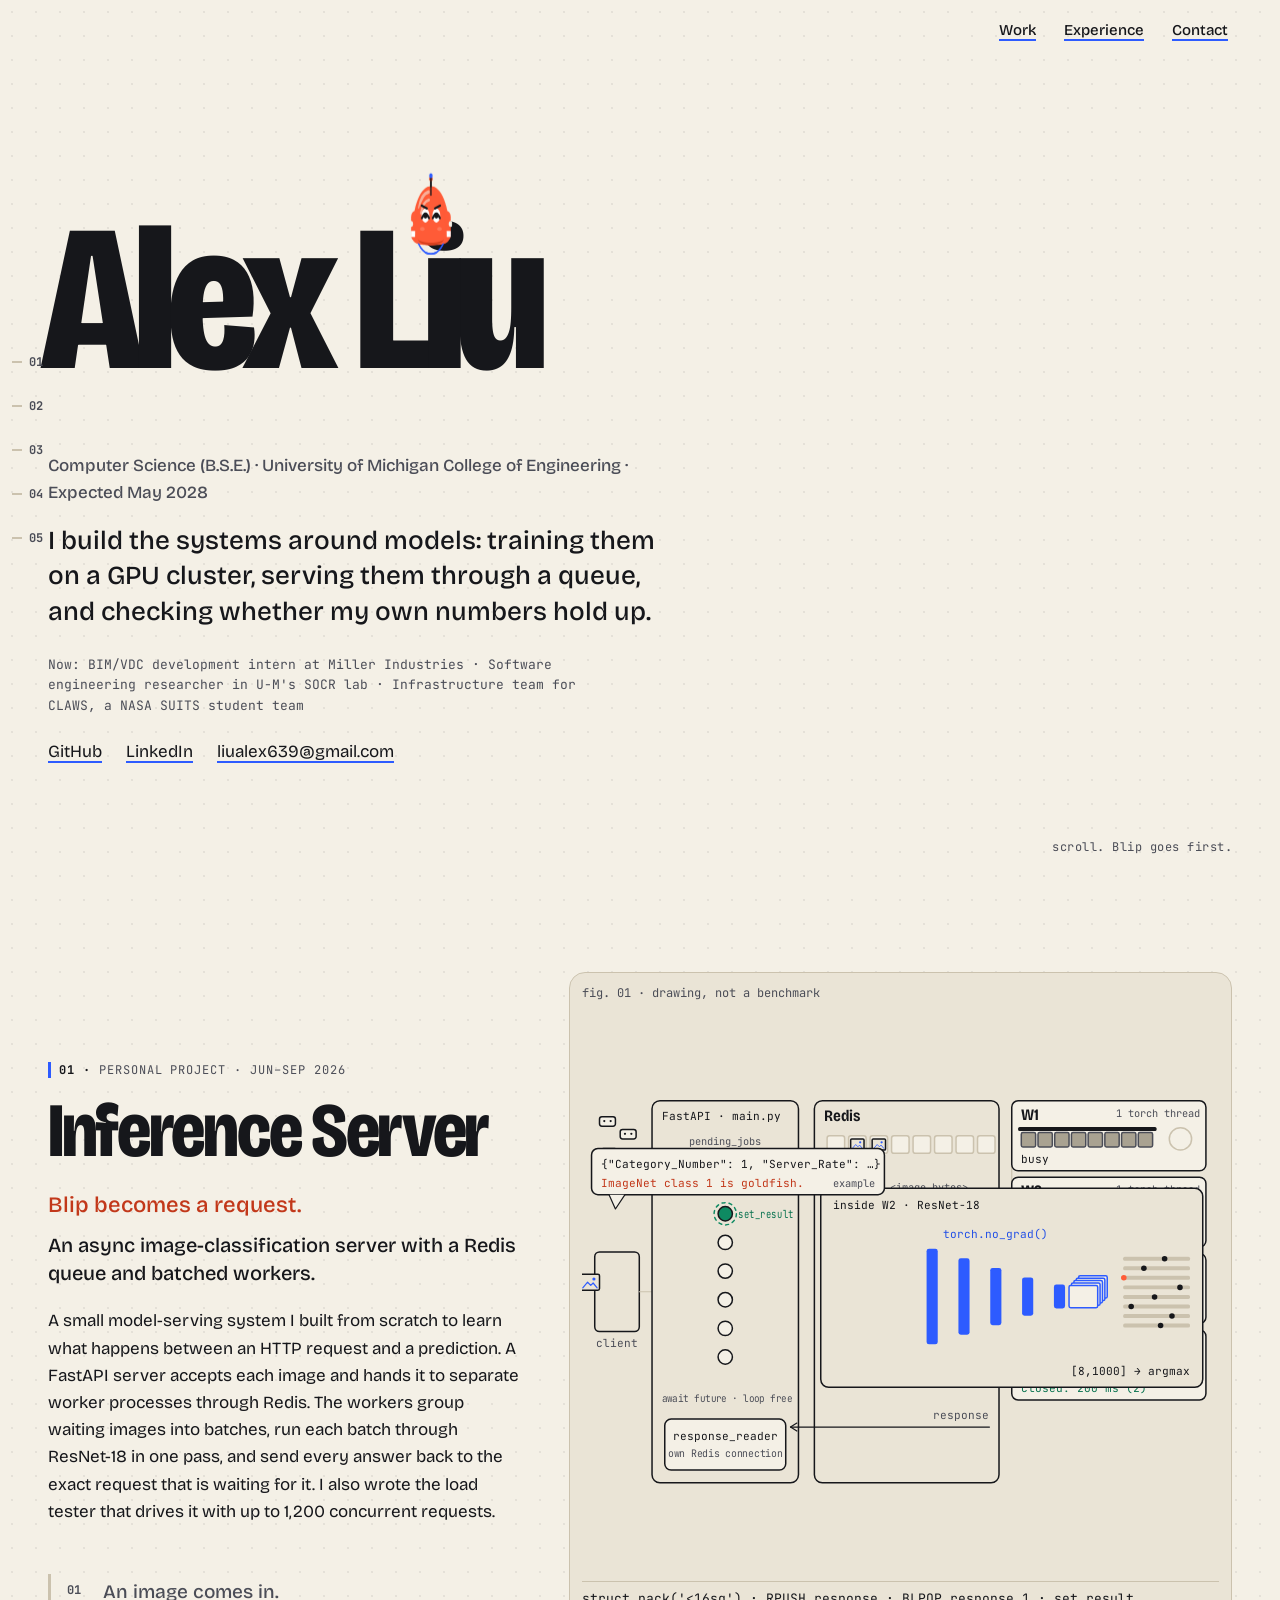
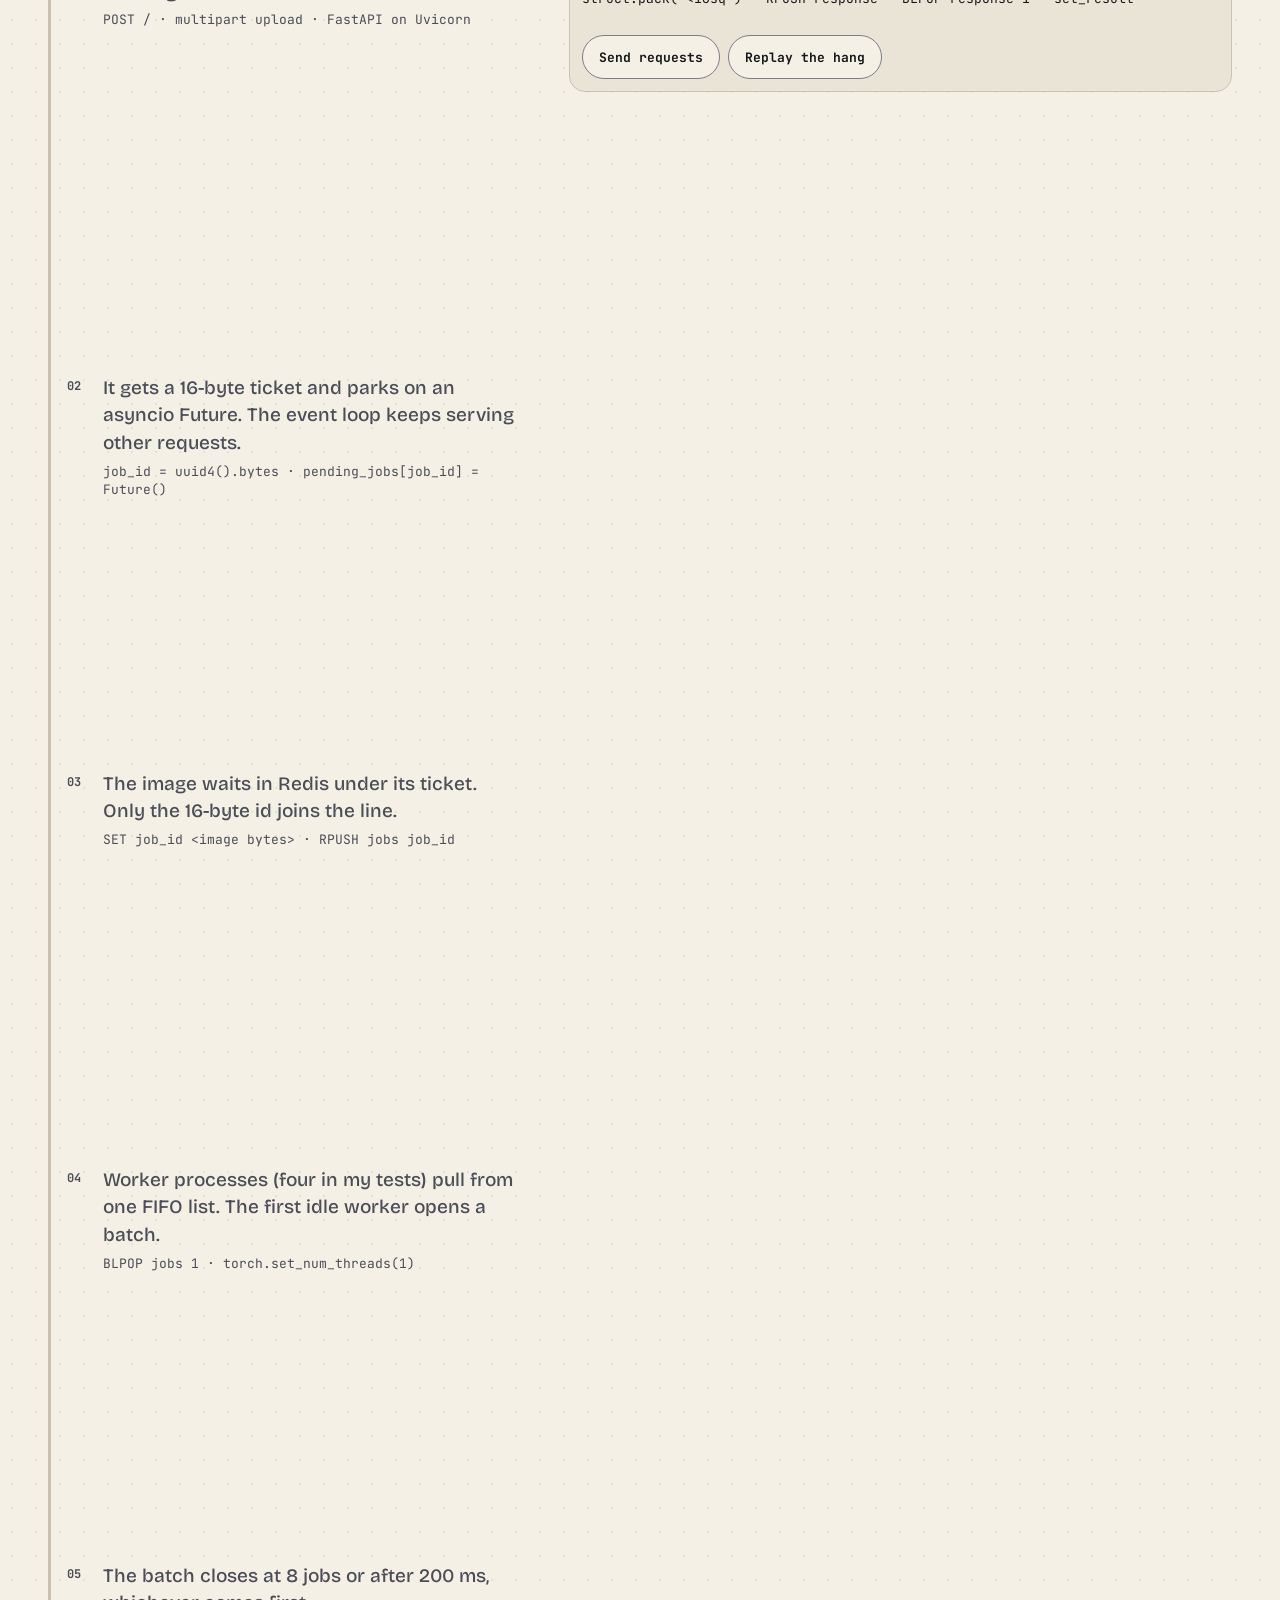
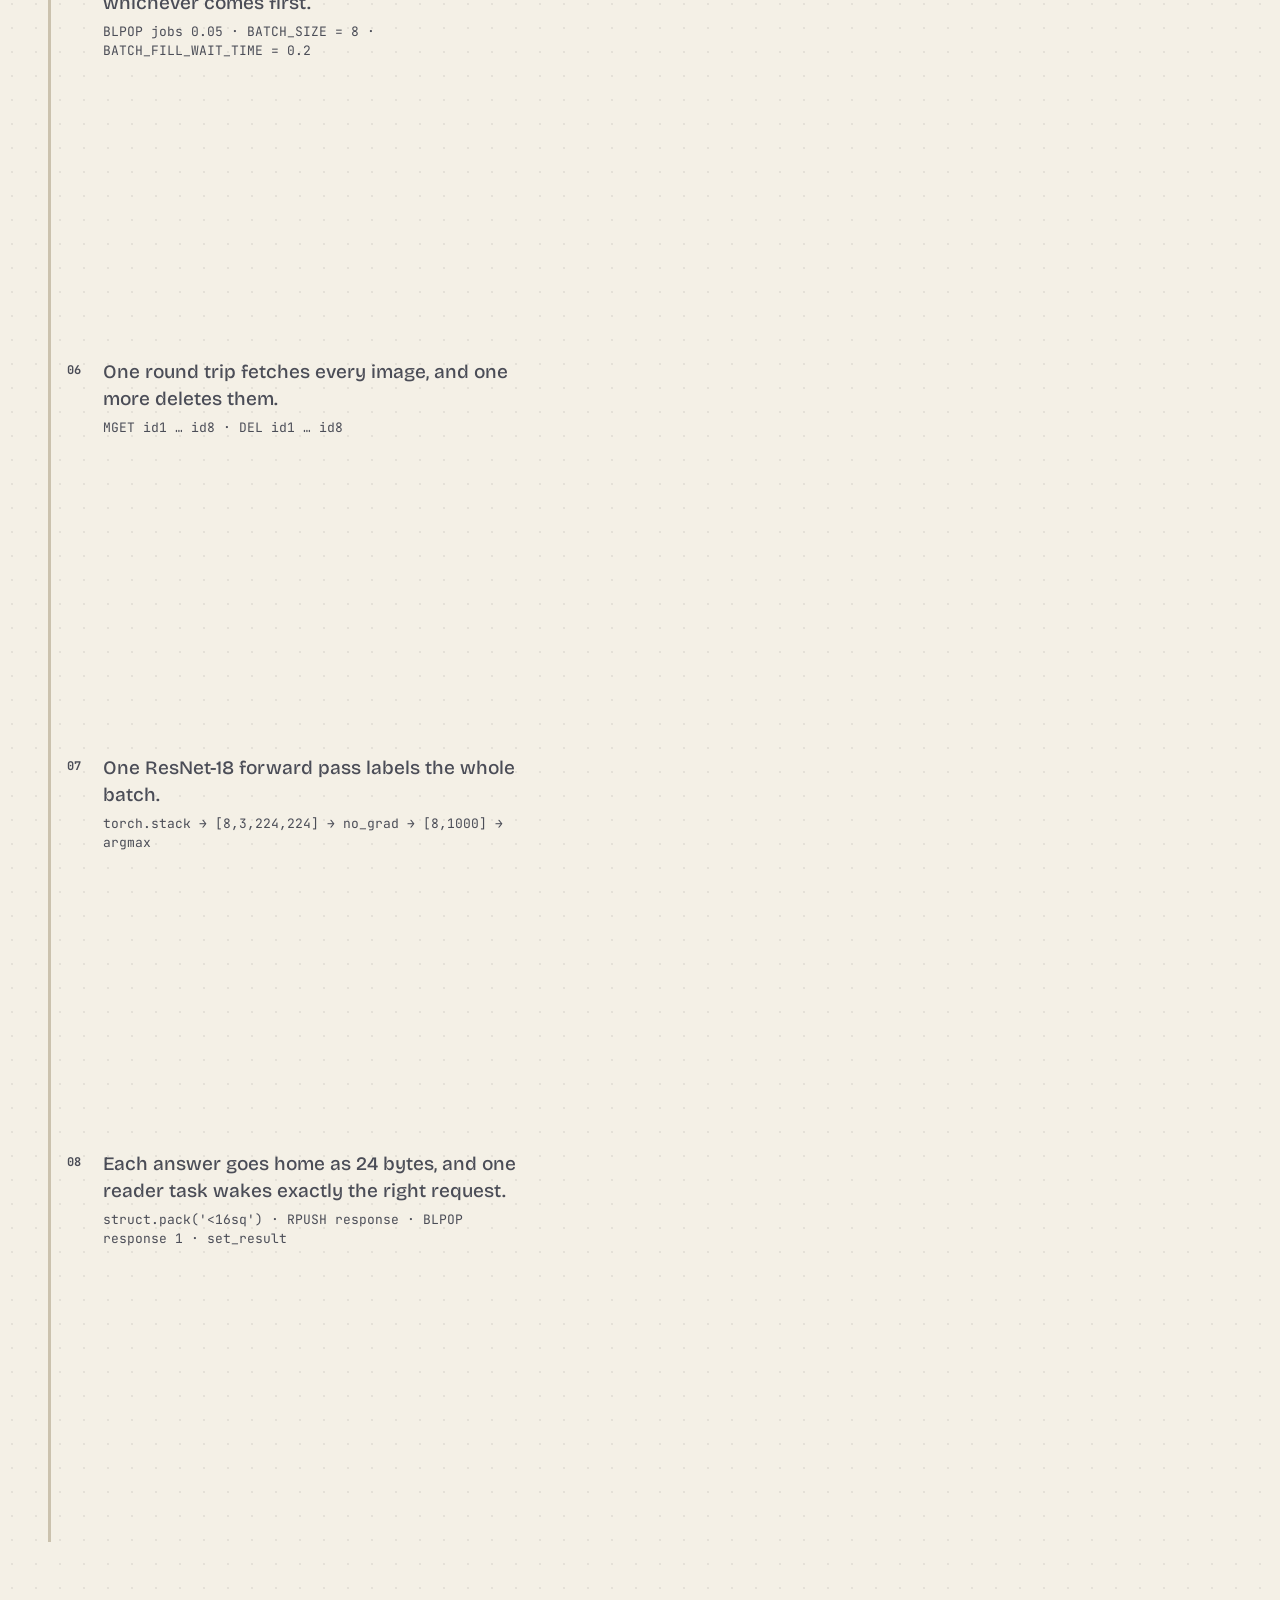
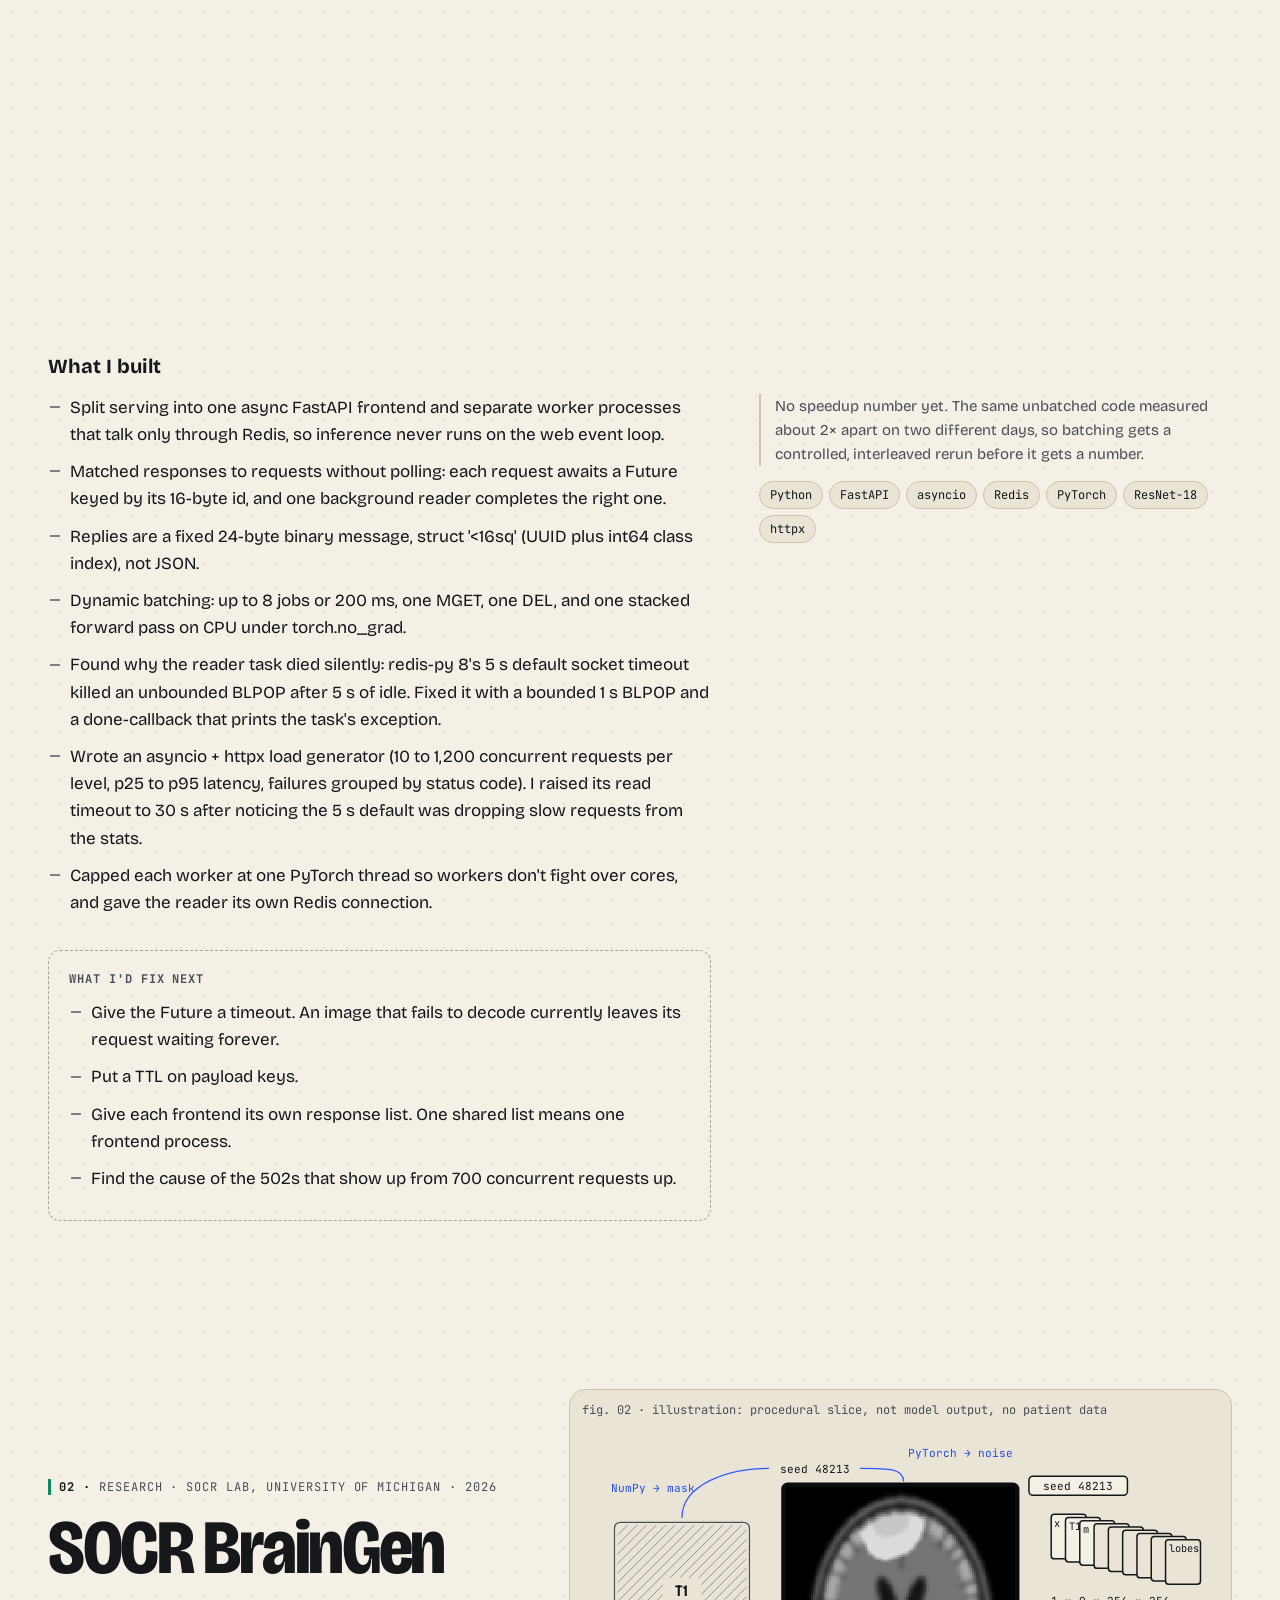
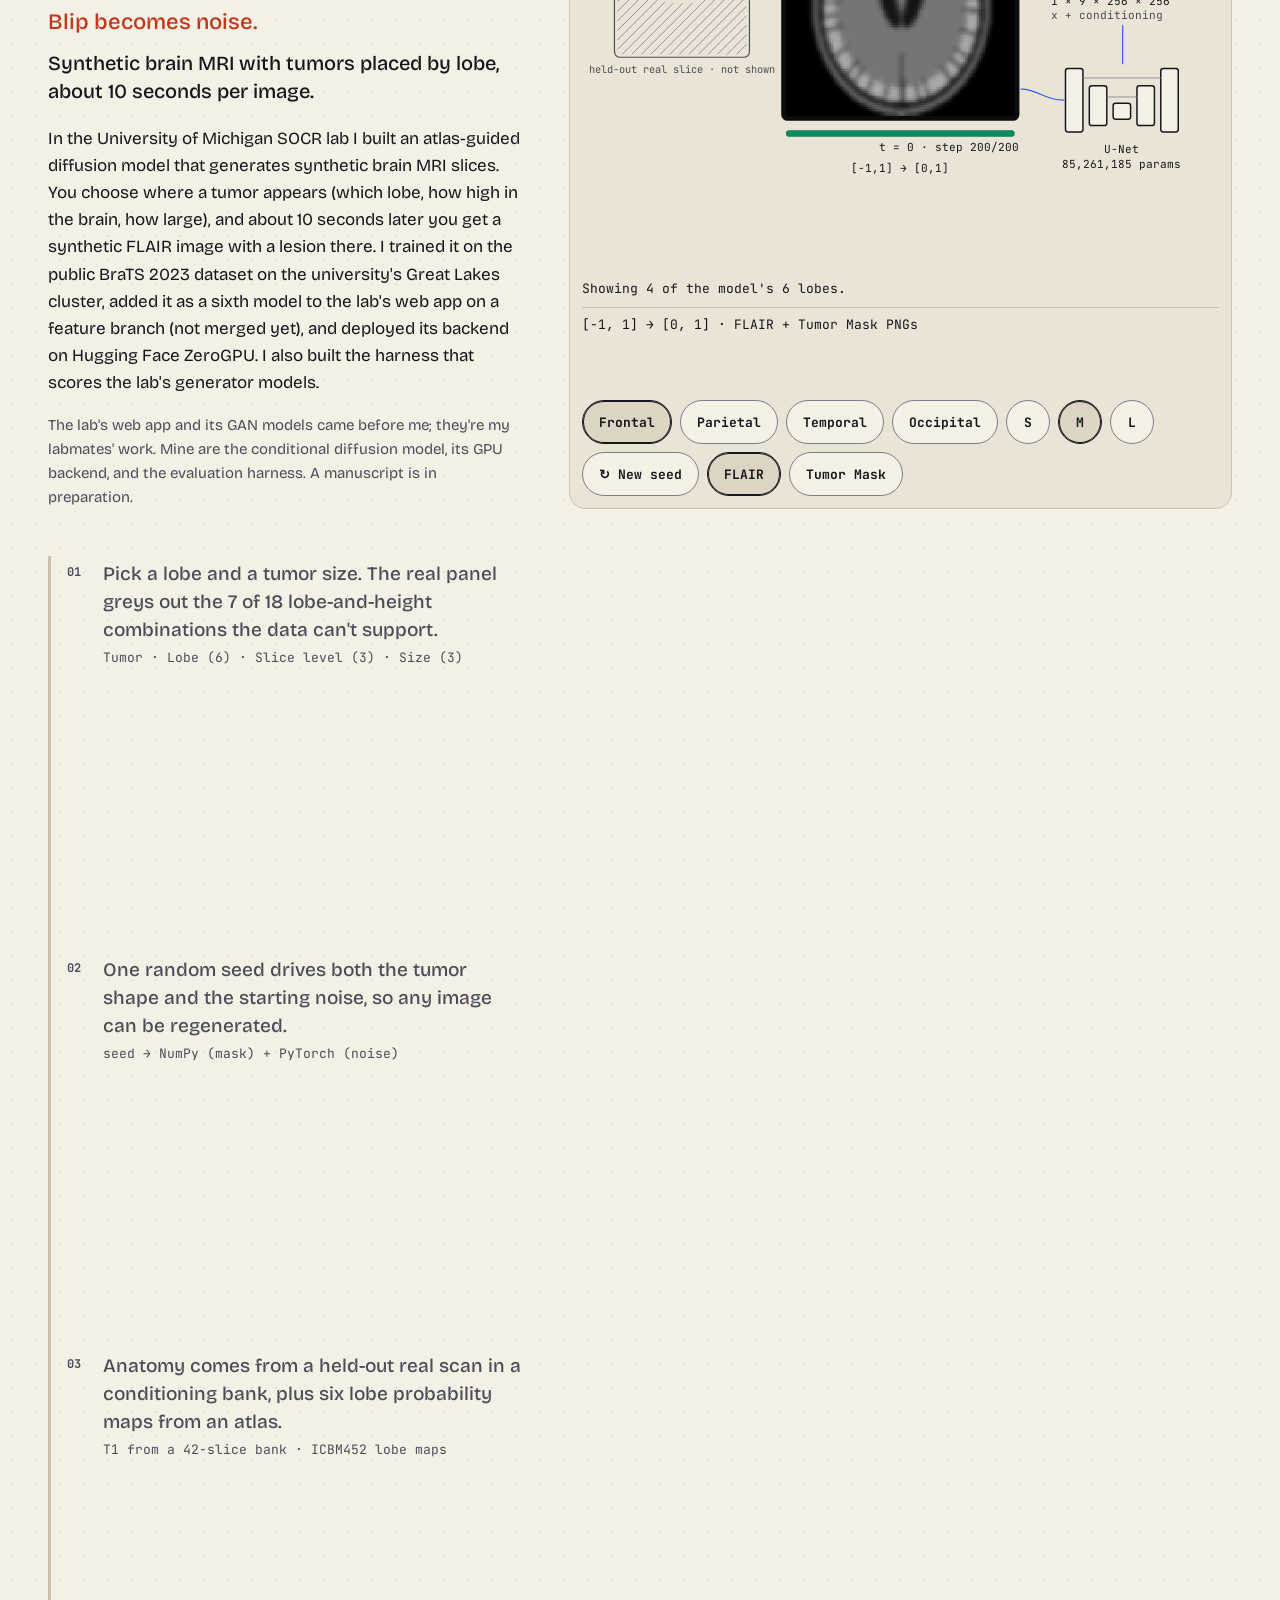
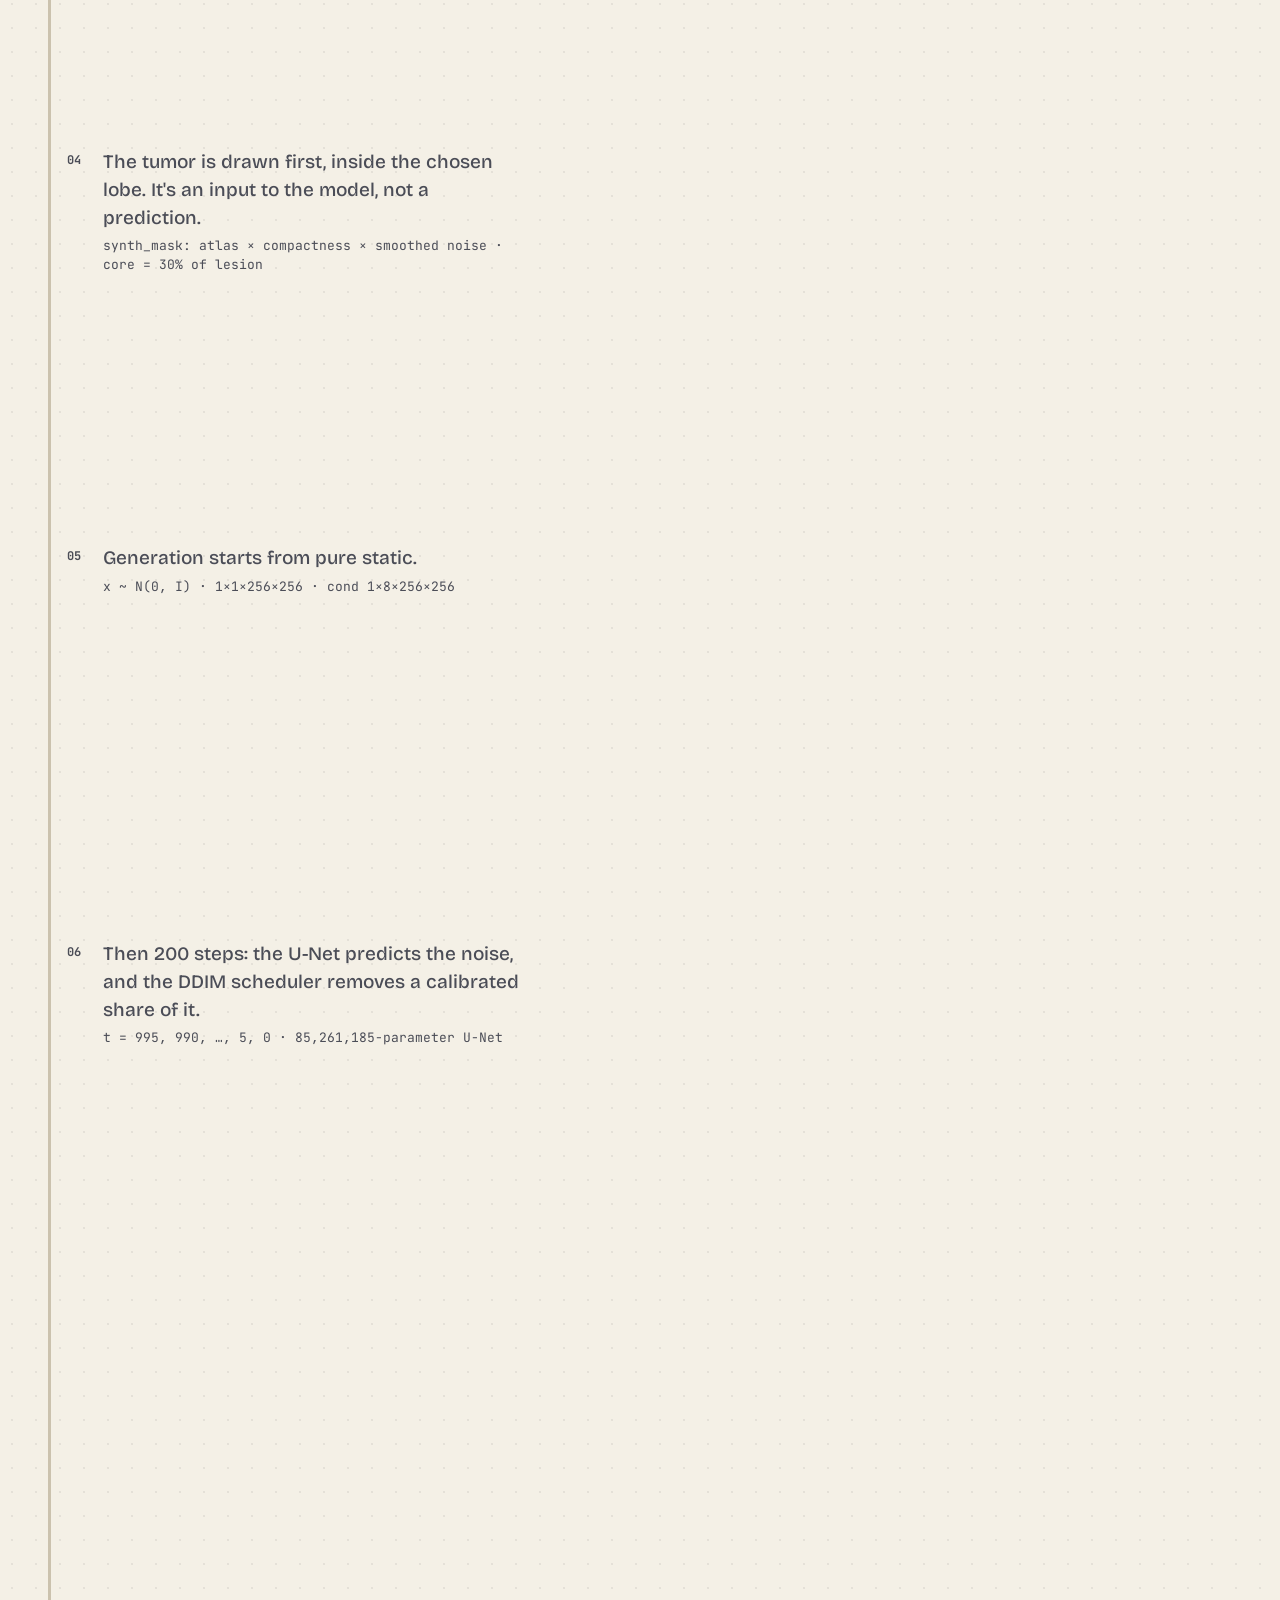
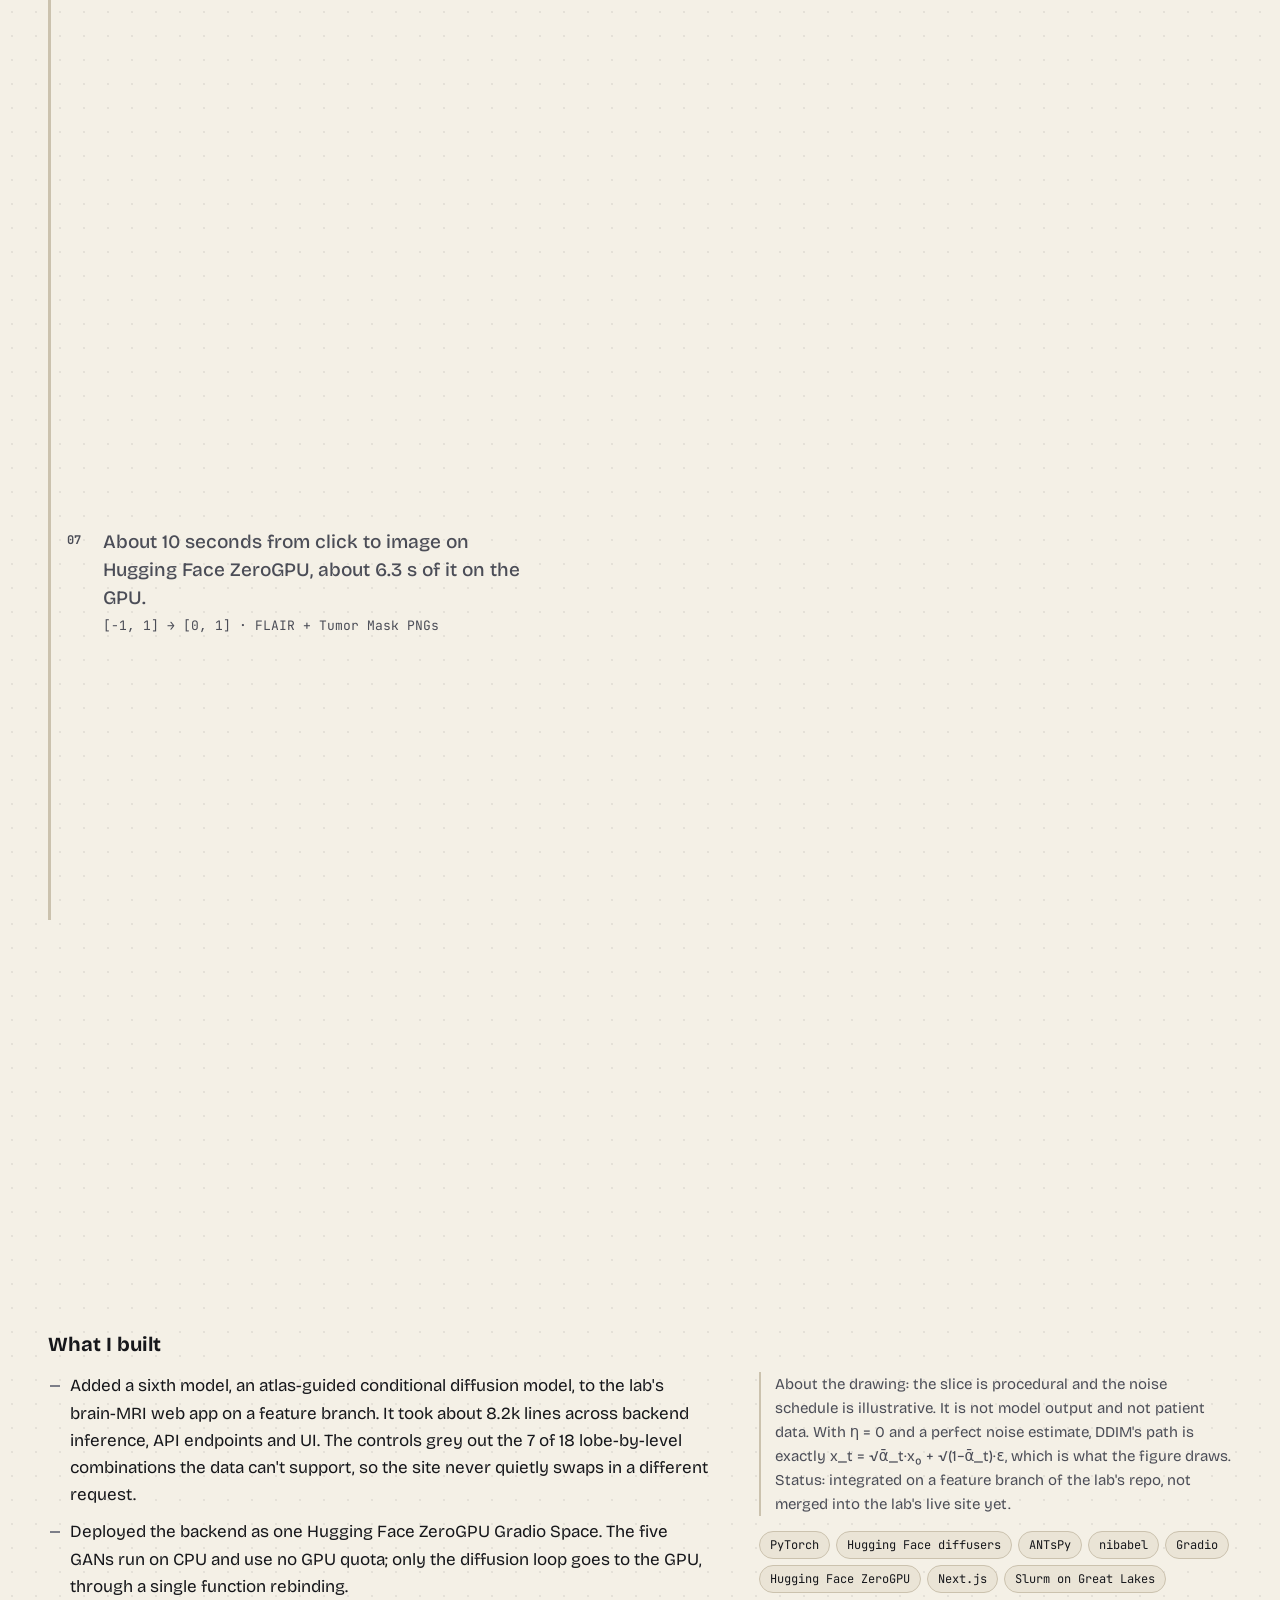
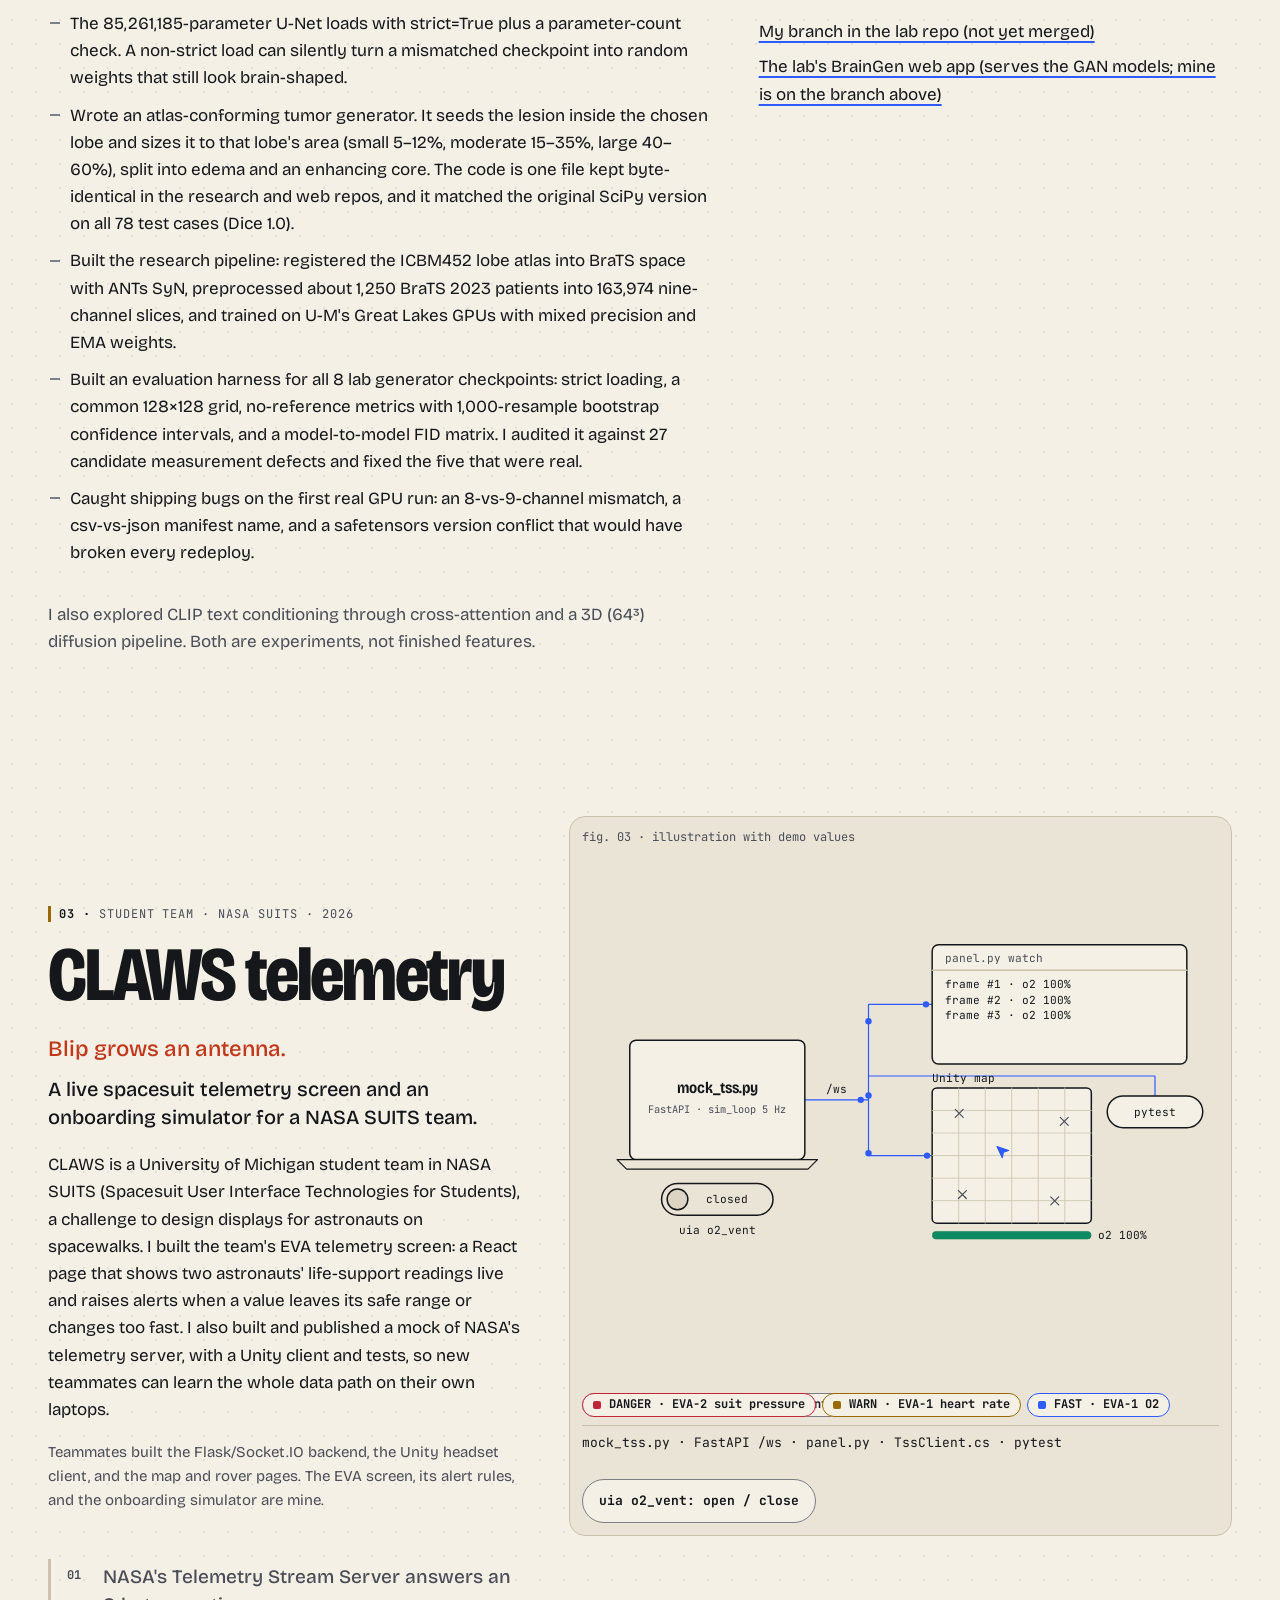
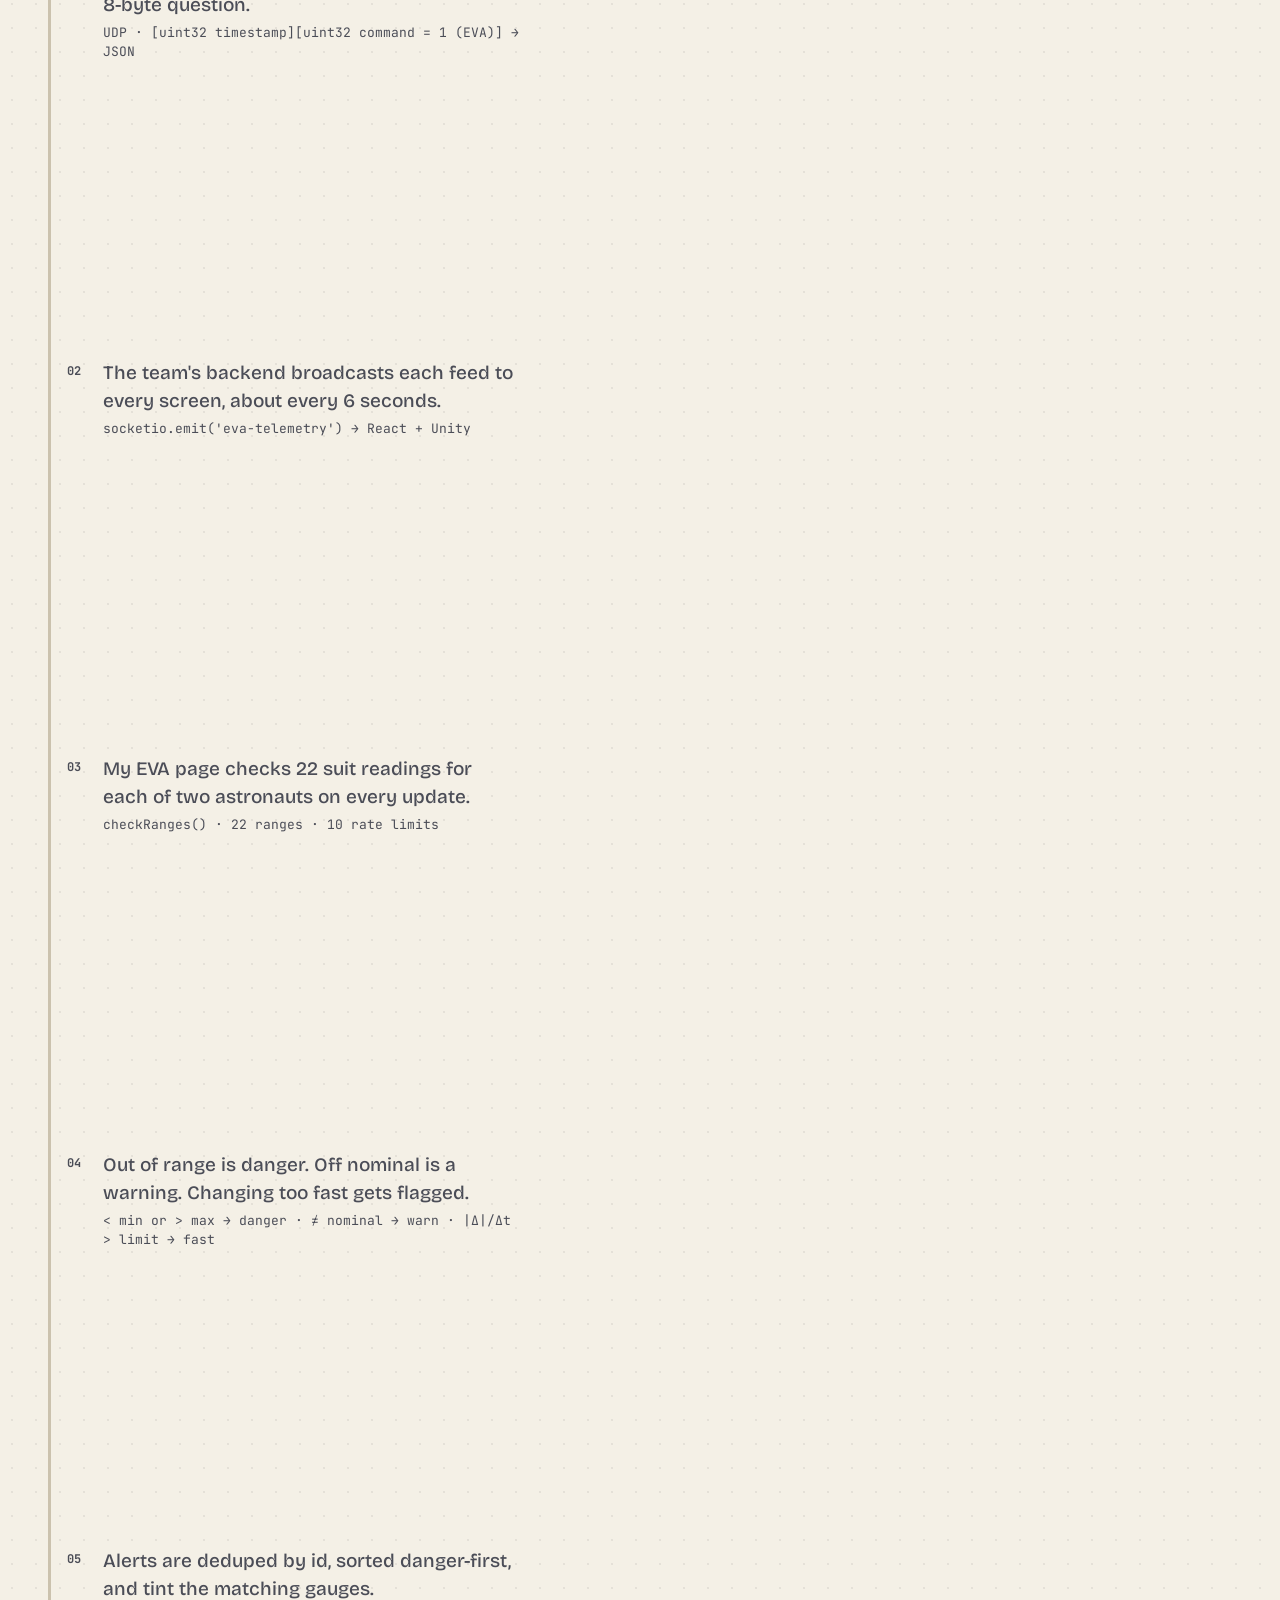
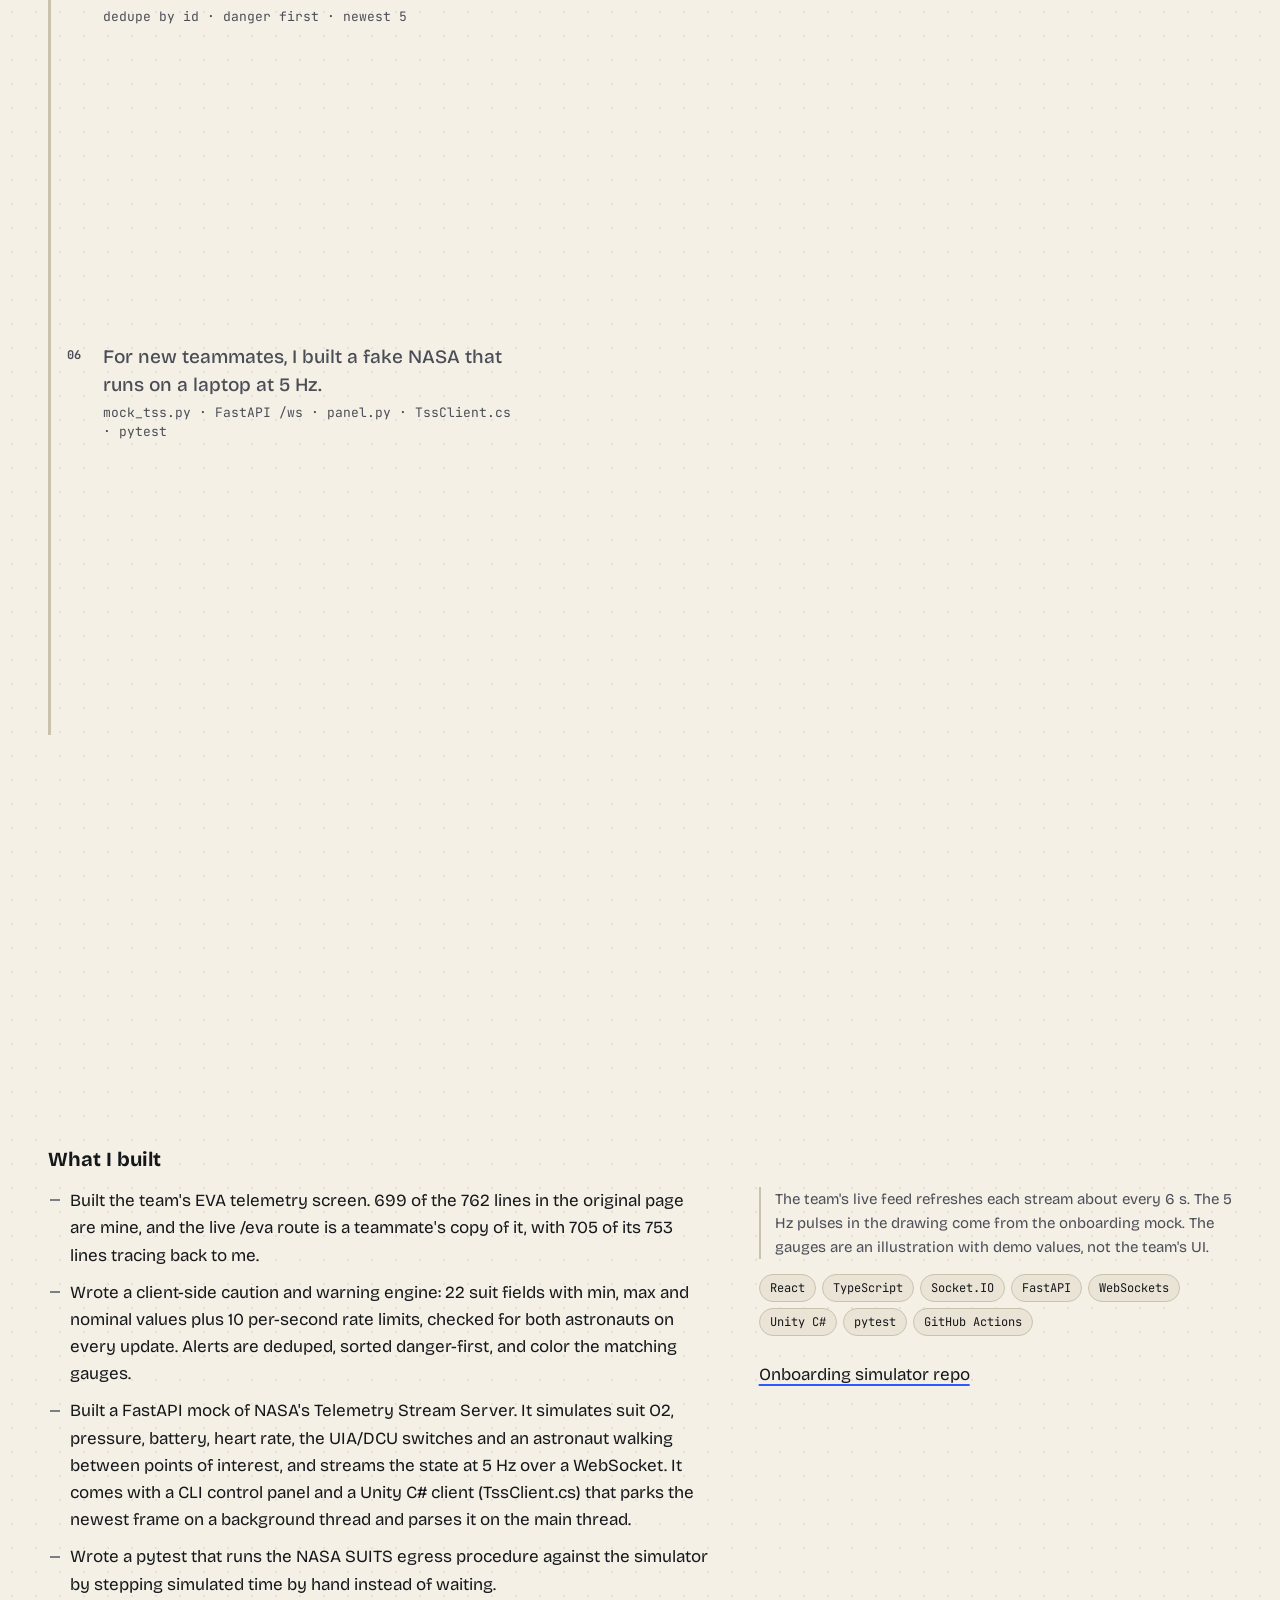
==== index.html @ 3148424a "Launch portfolio: Blip, Down the Stack Static, hand-built site: one data file (index.html) drives a " ====
<!doctype html>
<html lang="en" class="no-js">
<head>
<meta charset="utf-8">
<meta name="viewport" content="width=device-width, initial-scale=1">
<title>Alex Liu · Michigan CS</title>
<meta name="description" content="Alex Liu, Computer Science at the University of Michigan. I build the systems around models: training them on a GPU cluster, serving them through a queue, and checking whether my own numbers hold up.">
<meta name="color-scheme" content="light dark">
<meta property="og:type" content="website">
<meta property="og:url" content="https://aliud1.github.io/">
<meta property="og:title" content="Alex Liu · Michigan CS">
<meta property="og:description" content="I build the systems around models: training them on a GPU cluster, serving them through a queue, and checking whether my own numbers hold up.">
<link rel="canonical" href="https://aliud1.github.io/">
<link rel="icon" href="favicon.svg" type="image/svg+xml">
<!-- Before first paint: JS on, saved theme, and reduced motion (OS setting or the footer toggle). -->
<script>(function(d){d.className='js';var m;try{var t=localStorage.theme;if(t==='light'||t==='dark')d.setAttribute('data-theme',t);m=localStorage.motion}catch(e){}if(m==='off'||(window.matchMedia&&matchMedia('(prefers-reduced-motion: reduce)').matches))d.className+=' rm'})(document.documentElement)</script>
<link rel="preconnect" href="https://fonts.googleapis.com">
<link rel="preconnect" href="https://fonts.gstatic.com" crossorigin>
<link rel="stylesheet" href="https://fonts.googleapis.com/css2?family=Bricolage+Grotesque:opsz,wdth,wght@12..96,75..100,400..800&family=JetBrains+Mono:wght@400;700&display=swap">
<link rel="stylesheet" href="style.css">
</head>
<body>
<!-- Blip sprite. Every symbol: viewBox 0 0 64 64, feet at (32,58). Colors are CSS tokens (with light-theme fallbacks).
     Stalks use --ink so they read on both papers; --pupil (fixed dark) is only for marks drawn on Blip's own fills. -->
<svg width="0" height="0" style="position:absolute" aria-hidden="true" focusable="false">
<symbol id="blip-body" viewBox="0 0 64 64">
<path d="M8 50C8 24 19 8 32 8C45 8 56 24 56 50C56 56 52 58 32 58C12 58 8 56 8 50Z" style="fill:var(--blip,#FF5B37)"/>
<path d="M12 52C16 57 48 57 52 52C50 56 44 58 32 58C20 58 14 56 12 52Z" style="fill:var(--blip-deep,#D9411F)"/>
<path d="M17 26C19 18 24 14 29 13" style="fill:none;stroke:var(--paper,#F4F0E6);stroke-width:3;stroke-linecap:round;opacity:.55"/>
<g style="fill:var(--blip-cheek,#FF9A80);opacity:.45"><ellipse cx="19" cy="42" rx="3.5" ry="2"/><ellipse cx="45" cy="42" rx="3.5" ry="2"/></g>
</symbol>
<symbol id="blip-default" viewBox="0 0 64 64">
<use href="#blip-body"/>
<line x1="32" y1="8" x2="32" y2="2" style="stroke:var(--ink,#16171B);stroke-width:2;stroke-linecap:round"/>
<circle cx="32" cy="2" r="2.2" style="fill:var(--blip-deep,#D9411F)"/>
</symbol>
<symbol id="blip-face" viewBox="0 0 64 64">
<g style="fill:var(--eye,#FFFFFF)"><ellipse cx="25" cy="33" rx="5" ry="6"/><ellipse cx="39" cy="33" rx="5" ry="6"/></g>
<g style="fill:var(--pupil,#16171B)"><circle cx="25" cy="33" r="2.6"/><circle cx="39" cy="33" r="2.6"/></g>
</symbol>
<!-- Costumes: each is the complete look; core layers the face on top (except flat, which has its own X eyes). -->
<symbol id="blip-ticket" viewBox="0 0 64 64">
<rect x="2" y="24" width="60" height="30" rx="6" style="fill:var(--blip,#FF5B37)"/>
<rect x="2" y="44" width="60" height="6" style="fill:var(--eye,#FFFFFF)"/>
<g style="fill:var(--paper,#F4F0E6)"><circle cx="2" cy="37" r="3"/><circle cx="62" cy="37" r="3"/></g>
</symbol>
<symbol id="blip-pill" viewBox="0 0 64 64">
<rect x="2" y="30" width="60" height="22" rx="11" style="fill:var(--blip,#FF5B37)"/>
<path d="M12 35H22" style="fill:none;stroke:var(--paper,#F4F0E6);stroke-width:2.5;stroke-linecap:round;opacity:.55"/>
</symbol>
<symbol id="blip-eyes" viewBox="0 0 64 64"></symbol>
<symbol id="blip-ping" viewBox="0 0 64 64" overflow="visible">
<g style="fill:none;stroke:var(--signal,#2D5BFF);stroke-width:1.5">
<circle class="ring" cx="32" cy="45" r="22"/><circle class="ring" cx="32" cy="45" r="22" style="animation-delay:.6s"/>
</g>
<use href="#blip-default" transform="translate(16 29) scale(.5)"/>
</symbol>
<symbol id="blip-antenna" viewBox="0 0 64 64" overflow="visible">
<use href="#blip-body"/>
<line x1="32" y1="8" x2="32" y2="-11.2" style="stroke:var(--ink,#16171B);stroke-width:2;stroke-linecap:round"/>
<circle class="blink" cx="32" cy="-11.2" r="2.6" style="fill:var(--signal,#2D5BFF);animation-duration:.833s"/>
</symbol>
<symbol id="blip-headset" viewBox="0 0 64 64">
<use href="#blip-default"/>
<g style="fill:none;stroke:var(--ink,#16171B);stroke-linecap:round">
<path d="M10 36V30C10 15 20 7 32 7S54 15 54 30V36" style="stroke-width:3"/>
<path d="M55 42C55 48 51 51 45 51" style="stroke-width:2"/>
</g>
<g style="fill:var(--ink,#16171B)"><rect x="5" y="29" width="8" height="14" rx="3"/><rect x="51" y="29" width="8" height="14" rx="3"/><circle cx="44" cy="51" r="2.2"/></g>
</symbol>
<symbol id="blip-flat" viewBox="0 0 64 64" overflow="visible">
<ellipse cx="32" cy="55" rx="30" ry="5" style="fill:var(--blip,#FF5B37)"/>
<path d="M22 50L28 54M28 50L22 54M36 50L42 54M42 50L36 54" style="fill:none;stroke:var(--pupil,#16171B);stroke-width:1.8;stroke-linecap:round"/>
<g style="fill:var(--ink-2,#4B4D57)">
<path class="spin" style="animation-duration:1.6s" d="M14 38L15.2 42.8L20 44L15.2 45.2L14 50L12.8 45.2L8 44L12.8 42.8Z"/>
<path class="spin" style="animation-duration:1.6s" d="M32 32L33.2 36.8L38 38L33.2 39.2L32 44L30.8 39.2L26 38L30.8 36.8Z"/>
<path class="spin" style="animation-duration:1.6s" d="M50 38L51.2 42.8L56 44L51.2 45.2L50 50L48.8 45.2L44 44L48.8 42.8Z"/>
</g>
</symbol>
<symbol id="blip-legs" viewBox="0 0 64 64">
<g style="fill:var(--blip-deep,#D9411F)">
<rect class="b-leg" x="15" y="50" width="4" height="8" rx="1"/><rect class="b-leg b-leg2" x="23" y="50" width="4" height="8" rx="1"/>
<rect class="b-leg" x="37" y="50" width="4" height="8" rx="1"/><rect class="b-leg b-leg2" x="45" y="50" width="4" height="8" rx="1"/>
</g>
<use href="#blip-default" transform="translate(0 -6)"/>
</symbol>
<symbol id="blip-hardhat" viewBox="0 0 64 64">
<use href="#blip-default"/>
<g style="stroke:var(--ink,#16171B);stroke-linecap:round;stroke-linejoin:round">
<path d="M12 23A20 15 0 0 1 52 23Z" style="fill:var(--paper,#F4F0E6);stroke-width:2"/>
<path d="M32 9V23" style="fill:none;stroke-width:1.5"/>
<path d="M7 23H57" style="fill:none;stroke-width:2.5"/>
</g>
</symbol>
</svg>

<a class="skip" href="#work">Skip to projects</a>

<header class="hero" id="top">
<nav class="topnav" aria-label="Page"><a href="#work">Work</a> <a href="#experience">Experience</a> <a href="#contact">Contact</a></nav>
<h1>Alex L<span class="i-anchor">i<svg class="blip-static" aria-hidden="true" focusable="false" viewBox="0 0 64 64"><use href="#blip-default"/><use href="#blip-face"/></svg></span>u</h1>
<p class="school">Computer Science (B.S.E.) · University of Michigan College of Engineering · Expected&nbsp;May&nbsp;2028<span hidden data-confirm="confirm GPA"> · GPA 3.7/4.0</span></p>
<p class="lede">I build the systems around models: training them on a GPU cluster, serving them through a queue, and checking whether my own numbers hold up.</p>
<p class="now">Now: BIM/VDC development intern at Miller Industries · Software engineering researcher in U-M's SOCR lab · Infrastructure team for CLAWS, a NASA SUITS student team</p>
<ul class="contact-row">
  <li><a href="https://github.com/ALIUD1">GitHub</a></li>
  <li><a href="https://www.linkedin.com/in/alex-liu-a77403408">LinkedIn</a></li>
  <li><a href="mailto:liualex639@gmail.com">liualex639@gmail.com</a></li>
  <li hidden data-confirm="add a phone-free resume.pdf"><a href="resume.pdf">Résumé (PDF)</a></li>
</ul>
<p class="cue" aria-hidden="true">scroll. Blip goes first.</p>
</header>

<main>
<section id="work" aria-label="Projects">
<!-- PROJECTS: one <article class="project"> per project. Page order = order here
     (rail order and "01 ·" kicker numbers follow automatically).
     data-scene: queue | denoise | telemetry | killswitch. Leave it off (or misspell it)
       and the project gets the generic "Blip builds it" scene. Nothing breaks.
     data-accent: signal | ok | warn | danger (default signal).
     ol.steps > li = one animation beat each: <p>plain sentence</p><code>spec line</code>.
       2-9 items. style="--beat:2" makes a beat twice as long.
       data-label="Shuffle" = short node label (≤16 chars) for the generic scene.
     Custom scenes expect a fixed beat count: queue 8, denoise 7, telemetry 6, killswitch 5.
     Anything awaiting confirmation: add  hidden data-confirm="reason". Publish = delete hidden.
       The reason and the hidden text are still public in view-source: keep reasons generic. -->

<article class="project" id="inference-server" data-scene="queue" data-accent="signal">
<div class="story"><header>
<p class="kicker">Personal project · Jun–Sep 2026</p>
<h2>Inference Server</h2>
<p class="becomes">Blip becomes a request.</p>
<p class="tagline">An async image-classification server with a Redis queue and batched workers.</p>
<p class="summary">A small model-serving system I built from scratch to learn what happens between an HTTP request and a prediction. A FastAPI server accepts each image and hands it to separate worker processes through Redis. The workers group waiting images into batches, run each batch through ResNet-18 in one pass, and send every answer back to the exact request that is waiting for it. I also wrote the load tester that drives it with up to 1,200 concurrent requests.</p>
</header><div class="figure"></div>
<ol class="steps">
<li><p>An image comes in.</p><code>POST / · multipart upload · FastAPI on Uvicorn</code></li>
<li><p>It gets a 16-byte ticket and parks on an asyncio Future. The event loop keeps serving other requests.</p><code>job_id = uuid4().bytes · pending_jobs[job_id] = Future()</code></li>
<li><p>The image waits in Redis under its ticket. Only the 16-byte id joins the line.</p><code>SET job_id &lt;image bytes&gt; · RPUSH jobs job_id</code></li>
<li><p>Worker processes (four in my tests) pull from one FIFO list. The first idle worker opens a batch.</p><code>BLPOP jobs 1 · torch.set_num_threads(1)</code></li>
<li><p>The batch closes at 8 jobs or after 200 ms, whichever comes first.</p><code>BLPOP jobs 0.05 · BATCH_SIZE = 8 · BATCH_FILL_WAIT_TIME = 0.2</code></li>
<li><p>One round trip fetches every image, and one more deletes them.</p><code>MGET id1 … id8 · DEL id1 … id8</code></li>
<li><p>One ResNet-18 forward pass labels the whole batch.</p><code>torch.stack → [8,3,224,224] → no_grad → [8,1000] → argmax</code></li>
<li><p>Each answer goes home as 24 bytes, and one reader task wakes exactly the right request.</p><code>struct.pack('&lt;16sq') · RPUSH response · BLPOP response&nbsp;1 · set_result</code></li>
</ol></div>
<div class="details">
<h3>What I built</h3><ul class="built">
<li>Split serving into one async FastAPI frontend and separate worker processes that talk only through Redis, so inference never runs on the web event loop.</li>
<li>Matched responses to requests without polling: each request awaits a Future keyed by its 16-byte id, and one background reader completes the right one.</li>
<li>Replies are a fixed 24-byte binary message, struct '&lt;16sq' (UUID plus int64 class index), not JSON.</li>
<li>Dynamic batching: up to 8 jobs or 200 ms, one MGET, one DEL, and one stacked forward pass on CPU under torch.no_grad.</li>
<li>Found why the reader task died silently: redis-py 8's 5 s default socket timeout killed an unbounded BLPOP after 5 s of idle. Fixed it with a bounded 1 s BLPOP and a done-callback that prints the task's exception.</li>
<li>Wrote an asyncio + httpx load generator (10 to 1,200 concurrent requests per level, p25 to p95 latency, failures grouped by status code). I raised its read timeout to 30 s after noticing the 5 s default was dropping slow requests from the stats.</li>
<li>Capped each worker at one PyTorch thread so workers don't fight over cores, and gave the reader its own Redis connection.</li></ul>
<div class="fix"><h3>What I'd fix next</h3><ul>
<li>Give the Future a timeout. An image that fails to decode currently leaves its request waiting forever.</li>
<li>Put a TTL on payload keys.</li>
<li>Give each frontend its own response list. One shared list means one frontend process.</li>
<li>Find the cause of the 502s that show up from 700 concurrent requests up.</li></ul></div>
<p class="note">No speedup number yet. The same unbatched code measured about 2× apart on two different days, so batching gets a controlled, interleaved rerun before it gets a number.</p>
<ul class="stack"><li>Python</li><li>FastAPI</li><li>asyncio</li><li>Redis</li><li>PyTorch</li><li>ResNet-18</li><li>httpx</li></ul>
<ul class="links"><li hidden data-confirm="pending repo cleanup"><a href="https://github.com/ALIUD1/Inference-Server">Source on GitHub</a></li></ul>
</div></article>

<article class="project" id="socr-braingen" data-scene="denoise" data-accent="ok">
<div class="story"><header>
<p class="kicker">Research · SOCR lab, University of Michigan · 2026</p>
<h2>SOCR BrainGen</h2>
<p class="becomes">Blip becomes noise.</p>
<p class="tagline">Synthetic brain MRI with tumors placed by lobe, about 10 seconds per image.</p>
<p class="summary">In the University of Michigan SOCR lab I built an atlas-guided diffusion model that generates synthetic brain MRI slices. You choose where a tumor appears (which lobe, how high in the brain, how large), and about 10 seconds later you get a synthetic FLAIR image with a lesion there. I trained it on the public BraTS 2023 dataset on the university's Great Lakes cluster, added it as a sixth model to the lab's web app on a feature branch (not merged yet), and deployed its backend on Hugging Face ZeroGPU. I also built the harness that scores the lab's generator models.</p>
<p class="credit">The lab's web app and its GAN models came before me; they're my labmates' work. Mine are the conditional diffusion model, its GPU backend, and the evaluation harness. <span hidden data-confirm="confirm advisor names">Advisors: Profs. Ivo Dinov and Simeone Marino. </span>A manuscript is in preparation.</p>
</header><div class="figure"></div>
<ol class="steps">
<li><p>Pick a lobe and a tumor size. The real panel greys out the 7 of 18 lobe-and-height combinations the data can't support.</p><code>Tumor · Lobe (6) · Slice level (3) · Size (3)</code></li>
<li><p>One random seed drives both the tumor shape and the starting noise, so any image can be regenerated.</p><code>seed → NumPy (mask) + PyTorch (noise)</code></li>
<li><p>Anatomy comes from a held-out real scan in a conditioning bank, plus six lobe probability maps from an atlas.</p><code>T1 from a 42-slice bank · ICBM452 lobe maps</code></li>
<li><p>The tumor is drawn first, inside the chosen lobe. It's an input to the model, not a prediction.</p><code>synth_mask: atlas × compactness × smoothed noise · core = 30% of lesion</code></li>
<li><p>Generation starts from pure static.</p><code>x ~ N(0, I) · 1×1×256×256 · cond 1×8×256×256</code></li>
<li style="--beat:3"><p>Then 200 steps: the U-Net predicts the noise, and the DDIM scheduler removes a calibrated share of it.</p><code>t = 995, 990, …, 5, 0 · 85,261,185-parameter U-Net</code></li>
<li><p>About 10 seconds from click to image on Hugging Face ZeroGPU, about 6.3 s of it on the GPU.</p><code>[-1, 1] → [0, 1] · FLAIR + Tumor Mask PNGs</code></li>
</ol></div>
<div class="details">
<h3>What I built</h3><ul class="built">
<li>Added a sixth model, an atlas-guided conditional diffusion model, to the lab's brain-MRI web app on a feature branch. It took about 8.2k lines across backend inference, API endpoints and UI. The controls grey out the 7 of 18 lobe-by-level combinations the data can't support, so the site never quietly swaps in a different request.</li>
<li>Deployed the backend as one Hugging Face ZeroGPU Gradio Space. The five GANs run on CPU and use no GPU quota; only the diffusion loop goes to the GPU, through a single function rebinding.</li>
<li>The 85,261,185-parameter U-Net loads with strict=True plus a parameter-count check. A non-strict load can silently turn a mismatched checkpoint into random weights that still look brain-shaped.</li>
<li>Wrote an atlas-conforming tumor generator. It seeds the lesion inside the chosen lobe and sizes it to that lobe's area (small 5–12%, moderate 15–35%, large 40–60%), split into edema and an enhancing core. The code is one file kept byte-identical in the research and web repos, and it matched the original SciPy version on all 78 test cases (Dice 1.0).</li>
<li>Built the research pipeline: registered the ICBM452 lobe atlas into BraTS space with ANTs SyN, preprocessed about 1,250 BraTS 2023 patients into 163,974 nine-channel slices, and trained on U-M's Great Lakes GPUs with mixed precision and EMA weights.</li>
<li>Built an evaluation harness for all 8 lab generator checkpoints: strict loading, a common 128×128 grid, no-reference metrics with 1,000-resample bootstrap confidence intervals, and a model-to-model FID matrix. I audited it against 27 candidate measurement defects and fixed the five that were real.</li>
<li>Caught shipping bugs on the first real GPU run: an 8-vs-9-channel mismatch, a csv-vs-json manifest name, and a safetensors version conflict that would have broken every redeploy.</li></ul>
<p class="explored">I also explored CLIP text conditioning through cross-attention and a 3D (64³) diffusion pipeline. Both are experiments, not finished features.</p>
<p class="note">About the drawing: the slice is procedural and the noise schedule is illustrative. It is not model output and not patient data. With η = 0 and a perfect noise estimate, DDIM's path is exactly x_t = √ᾱ_t·x₀ + √(1−ᾱ_t)·ε, which is what the figure draws. Status: integrated on a feature branch of the lab's repo, not merged into the lab's live site yet.</p>
<ul class="stack"><li>PyTorch</li><li>Hugging Face diffusers</li><li>ANTsPy</li><li>nibabel</li><li>Gradio</li><li>Hugging Face ZeroGPU</li><li>Next.js</li><li>Slurm on Great Lakes</li></ul>
<ul class="links">
<li><a href="https://github.com/SOCR/Brain-Image-Generator/tree/feat/conddiff-brats-v1">My branch in the lab repo (not yet merged)</a></li>
<li><a href="https://brain-image-generator.vercel.app">The lab's BrainGen web app (serves the GAN models; mine is on the branch above)</a></li>
<li hidden data-confirm="pending lab approval"><a href="https://github.com/ALIUD1/Socr_2026">Research code</a></li></ul>
</div></article>

<article class="project" id="claws" data-scene="telemetry" data-accent="warn">
<div class="story"><header>
<p class="kicker">Student team · NASA SUITS · 2026</p>
<h2>CLAWS telemetry</h2>
<p class="becomes">Blip grows an antenna.</p>
<p class="tagline">A live spacesuit telemetry screen and an onboarding simulator for a NASA SUITS team.</p>
<p class="summary">CLAWS is a University of Michigan student team in NASA SUITS (Spacesuit User Interface Technologies for Students), a challenge to design displays for astronauts on spacewalks. I built the team's EVA telemetry screen: a React page that shows two astronauts' life-support readings live and raises alerts when a value leaves its safe range or changes too fast. I also built and published a mock of NASA's telemetry server, with a Unity client and tests, so new teammates can learn the whole data path on their own laptops.</p>
<p class="credit">Teammates built the Flask/Socket.IO backend, the Unity headset client, and the map and rover pages. The EVA screen, its alert rules, and the onboarding simulator are mine.</p>
</header><div class="figure"></div>
<ol class="steps">
<li><p>NASA's Telemetry Stream Server answers an 8-byte question.</p><code>UDP · [uint32 timestamp][uint32 command = 1 (EVA)] → JSON</code></li>
<li><p>The team's backend broadcasts each feed to every screen, about every 6 seconds.</p><code>socketio.emit('eva-telemetry') → React + Unity</code></li>
<li><p>My EVA page checks 22 suit readings for each of two astronauts on every update.</p><code>checkRanges() · 22 ranges · 10 rate limits</code></li>
<li><p>Out of range is danger. Off nominal is a warning. Changing too fast gets flagged.</p><code>&lt; min or &gt; max → danger · ≠ nominal → warn · |Δ|/Δt &gt; limit → fast</code></li>
<li><p>Alerts are deduped by id, sorted danger-first, and tint the matching gauges.</p><code>dedupe by id · danger first · newest 5</code></li>
<li><p>For new teammates, I built a fake NASA that runs on a laptop at 5 Hz.</p><code>mock_tss.py · FastAPI /ws · panel.py · TssClient.cs · pytest</code></li>
</ol></div>
<div class="details">
<h3>What I built</h3><ul class="built">
<li>Built the team's EVA telemetry screen. 699 of the 762 lines in the original page are mine, and the live /eva route is a teammate's copy of it, with 705 of its 753 lines tracing back to me.</li>
<li>Wrote a client-side caution and warning engine: 22 suit fields with min, max and nominal values plus 10 per-second rate limits, checked for both astronauts on every update. Alerts are deduped, sorted danger-first, and color the matching gauges.</li>
<li>Built a FastAPI mock of NASA's Telemetry Stream Server. It simulates suit O2, pressure, battery, heart rate, the UIA/DCU switches and an astronaut walking between points of interest, and streams the state at 5 Hz over a WebSocket. It comes with a CLI control panel and a Unity C# client (TssClient.cs) that parks the newest frame on a background thread and parses it on the main thread.</li>
<li>Wrote a pytest that runs the NASA SUITS egress procedure against the simulator by stepping simulated time by hand instead of waiting.</li>
<li>New members have already started branches on the onboarding repo.</li>
<li>Added Git LFS rules for Unity and media assets, a Node .gitignore, and the team repo's first GitHub Actions workflow.</li></ul>
<p class="note">The team's live feed refreshes each stream about every 6 s. The 5 Hz pulses in the drawing come from the onboarding mock. The gauges are an illustration with demo values, not the team's UI.</p>
<ul class="stack"><li>React</li><li>TypeScript</li><li>Socket.IO</li><li>FastAPI</li><li>WebSockets</li><li>Unity C#</li><li>pytest</li><li>GitHub Actions</li></ul>
<ul class="links"><li><a href="https://github.com/ALIUD1/Infra-2026-2027-onboarding">Onboarding simulator repo</a></li></ul>
</div></article>

<article class="project" id="noverwatch" data-scene="killswitch" data-accent="danger">
<div class="story"><header>
<p class="kicker">Solo project · Windows service · Feb–Mar 2026</p>
<h2>Noverwatch</h2>
<p class="becomes">Blip tries to play Overwatch.</p>
<p class="tagline">A Windows service that kills Overwatch the moment it launches.</p>
<p class="summary">I wrote a small Windows service to keep myself off Overwatch. It runs quietly in the background, and the moment Windows reports that Overwatch has started, it writes the attempt to a log and shuts the game down. It works: its log shows 8 kills, all during testing in March 2026.</p>
<p class="pull">The game launches. Then it doesn't.</p>
</header><div class="figure"></div>
<ol class="steps">
<li><p>I wrote a Windows service to keep me off Overwatch.</p><code>.NET 10 worker service · runs as LocalSystem</code></li>
<li><p>I press Play. Windows creates the game's process first; nothing stops the launch itself.</p><code>Overwatch.exe · PID 12400 (example)</code></li>
<li><p>Windows announces every new process. The service is subscribed to those announcements, so it isn't polling.</p><code>SELECT * FROM Win32_ProcessStartTrace · name == config["Games"]</code></li>
<li><p>It logs the attempt, then kills the process.</p><code>append log.txt · Process.Kill() · LogCritical</code></li>
<li><p>Then it goes back to listening.</p><code>heartbeat: "The Noverwatch system is online" every&nbsp;100&nbsp;s</code></li>
</ol></div>
<div class="details">
<h3>How it works</h3><ul class="built">
<li>Event-driven: it subscribes to Windows process-start events through WMI instead of scanning the process list.</li>
<li>The target game is read from appsettings.json, not hard-coded.</li>
<li>On a match it appends the name, PID and time to a log file, ends that process (only the matching PID) with Process.Kill(), and logs at Critical level.</li>
<li>It runs as an installed Windows service (LocalSystem, manual start). The hosting follows Microsoft's BackgroundService tutorial; the detector is mine.</li>
<li>It ships as one self-contained, single-file exe of about 89.5 MB that needs no .NET install. That's 89.5 MB to close one game.</li>
<li>42 publish attempts, 14 of them failed. Then it worked.</li></ul>
<div class="fix"><h3>What I'd fix next</h3><ul>
<li>Every 100&nbsp;s heartbeat creates a new watcher without disposing the old one.</li>
<li>Detection only starts if Information-level logging is on, so raising the log level would silently switch it off.</li>
<li>"Blocked n" counts per watcher, not over the service's lifetime.</li>
<li>Process objects are never disposed.</li></ul></div>
<p class="note">Not on GitHub; it was never under version control. Happy to walk through the source. The drawing is a reenactment with a generic Play button, no game art.</p>
<ul class="stack"><li>C#</li><li>.NET 10 Worker Service</li><li>WMI (System.Management)</li><li>Windows Service</li></ul>
</div></article>

<article class="project" id="mapreduce">
<div class="story"><header>
<p class="kicker">Project · Python</p>
<h2>Distributed MapReduce</h2>
<p class="becomes">Blip builds it.</p>
<p class="tagline">A manager/worker MapReduce framework over raw TCP and HTTP sockets.</p>
<p class="summary">A manager process partitions the input, hands map and reduce tasks to six worker processes, and coordinates the shuffle between them. Heartbeat monitoring catches workers that go silent, and their tasks are reassigned, so a job recovers within roughly one to two seconds under injected faults with no finished work lost.</p>
</header><div class="figure"></div>
<ol class="steps">
<li data-label="Partition"><p>The manager splits the input into partitions.</p><code>manager · TCP</code></li>
<li data-label="Map ×6"><p>Map tasks run across six worker processes.</p><code>6 workers</code></li>
<li data-label="Shuffle"><p>Intermediate output is shuffled to the right reducers.</p><code>shuffle</code></li>
<li data-label="Reduce"><p>Reduce tasks write the final output.</p><code>reduce</code></li>
<li data-label="Heartbeats"><p>Heartbeats reveal a worker that went silent.</p><code>heartbeat monitoring</code></li>
<li data-label="Reassign"><p>Its tasks are reassigned, and finished work is kept.</p><code>recovers in ~1–2 s under injected faults</code></li>
</ol></div>
<div class="details">
<h3>What I built</h3><ul class="built">
<li>A Manager/Worker MapReduce framework over raw TCP and HTTP sockets that partitions input, coordinates the intermediate shuffle, and distributes map and reduce tasks across six worker processes.</li>
<li>Heartbeat monitoring and task reassignment, so the manager detects silent workers and restores full job progress within roughly one to two seconds under injected faults, with no loss of finished work.</li></ul>
<p class="note">Described, not linked.</p>
<ul class="stack"><li>Python</li><li>TCP/HTTP sockets</li><li>Concurrency</li><li>Fault tolerance</li></ul>
</div></article>
</section>

<section id="experience" aria-labelledby="exp-h"><h2 id="exp-h">Experience</h2>
<ol class="log">
<li class="row"><h3>Miller Industries <span class="role">BIM/VDC Development Intern · Fenton, MI</span></h3><p class="dates">Sept 2026 – present</p><ul>
<li>Automated a Python reality-capture pipeline that pulls scan archives from Autodesk Construction Cloud, drives ReCap Pro to index them, and emits production RCS deliverables, replacing a manual per-file workflow.</li>
<li>Building multi-scan alignment that registers separate field captures of one job site into a single shared coordinate frame.</li></ul></li>
<li class="row"><h3>SOCR, University of Michigan <span class="role">Software Engineering Researcher · Ann Arbor, MI</span></h3><p class="dates">Dec 2025 – present</p><ul>
<li>Lead the lab's brain image generation team<span hidden data-confirm="confirm advisor names"> under Profs. Ivo Dinov and Simeone Marino</span>. I built the conditional diffusion model above, its GPU backend, and the evaluation harness.</li>
<li>Cut the lab's recurring cloud spend by over $230/month administering AWS Lightsail, Supabase, and Vercel.</li></ul></li>
<li class="row" data-blip="legs"><h3>Field AI <span class="role">Field Application Engineer Intern · Detroit, MI</span></h3><p class="dates">Mar – Jul 2026</p><ul>
<li>Deployed a Boston Dynamics Spot with an Ouster LiDAR payload to autonomously map an industrial facility as 3D point clouds, running missions end to end and checking coverage against site plans.</li></ul></li>
<li class="row"><h3>CLAWS, NASA SUITS 2026–27 team <span class="role">Infrastructure team<span hidden data-confirm="confirm title + subteam size">: Director of Infrastructure, leading a six-person subteam</span></span></h3><p class="dates">Mar 2026 – present</p><ul>
<li>Built the EVA telemetry screen and its alert engine, the onboarding simulator new members learn on, and the team repo's Git LFS rules and first GitHub Actions workflow.</li></ul></li>
</ol>
<h3>Also built</h3><ul class="also">
<li>A C++ graph optimization engine computing minimum spanning trees and approximate and optimal TSP tours over 10,000-node graphs.</li>
<li>A cycle-accurate five-stage MIPS pipeline simulator in C with forwarding and hazard detection.</li></ul>
<div class="skills">
<p><b>Languages</b> Python, C++, C, C#, JavaScript, TypeScript, SQL (PostgreSQL), Java, R, Bash, MIPS Assembly</p>
<p><b>Frameworks</b> PyTorch, Hugging Face Diffusers, NumPy, OpenCV, FastAPI, Flask, React, Next.js, Node.js, Unity</p>
<p><b>Tools</b> Linux, Git, Docker, Redis, GitHub Actions, AWS, Vercel, Supabase, Slurm/HPC, WebSockets</p></div>
</section>
<section id="about" aria-labelledby="about-h"><h2 id="about-h">About</h2>
<p>I like the unglamorous parts: queues, checkpoints, CI, cloud bills. I audited my own evaluation harness for 27 ways it could be lying to me; five were real, and I fixed them. I've run a Boston Dynamics Spot through LiDAR mapping missions in an industrial facility, built an offline LeetCode kit with tiered hints so flights count as practice, and wrote a Windows service to keep me off Overwatch. You saw how that went.</p></section>
</main>

<footer id="contact">
<h2>Say h<span class="i-anchor">i<svg class="blip-static" aria-hidden="true" focusable="false" viewBox="0 0 64 64"><use href="#blip-default"/><use href="#blip-face"/></svg></span></h2>
<p class="email"><a href="mailto:liualex639@gmail.com">liualex639@gmail.com</a> <button type="button" class="copy" hidden>Copy</button></p>
<ul class="contact-row"><li><a href="https://github.com/ALIUD1">GitHub</a></li><li><a href="https://www.linkedin.com/in/alex-liu-a77403408">LinkedIn</a></li><li hidden data-confirm="add a phone-free resume.pdf"><a href="resume.pdf">Résumé (PDF)</a></li></ul>
<p class="fine">Hand-built with HTML, CSS, and vanilla JS. No frameworks, no trackers, no build step.</p>
<div class="prefs"><button type="button" class="theme" hidden>Theme</button> <button type="button" class="motion" hidden>Motion: on</button></div>
</footer>
<p id="live" class="sr-only" aria-live="polite"></p>
<button class="blip" type="button" aria-label="Poke Blip"></button>

<script src="js/scenes/lib.js" defer></script>
<script src="js/scenes/generic.js" defer></script>
<script src="js/scenes/queue.js" defer></script>
<script src="js/scenes/denoise.js" defer></script>
<script src="js/scenes/telemetry.js" defer></script>
<script src="js/scenes/killswitch.js" defer></script>
<script src="js/core.js" defer></script>
</body>
</html>
---- style.css ----
/* 1. Tokens */
/* light default; dark by OS (unless data-theme=light) or data-theme=dark */
:root{
  color-scheme:light;
  --paper:#F4F0E6;--paper-2:#EAE4D6;--paper-3:#DDD5C3;--ink:#16171B;--ink-2:#4B4D57;--ink-3:#7C7E88;
  --rule:#CBC2AE;--ghost:#A9A291;--viewer:#0B0C0F;--grid:rgba(22,23,27,.07);--eye:#FFF;--pupil:#16171B;
  --blip:#FF5B37;--blip-deep:#D9411F;--blip-text:#C2381A;--blip-cheek:#FF9A80;
  --signal:#2D5BFF;--ok:#0E8A62;--warn:#9A6A00;--danger:#C2253A;
  --signal-text:#2350E6;--ok-text:#0A7350;--warn-text:#805800; /* text on paper-2 ≥ 4.5:1 */
  --sans:"Bricolage Grotesque",system-ui,sans-serif;--mono:"JetBrains Mono",ui-monospace,Menlo,monospace;
  --ease-pop:cubic-bezier(.34,1.56,.64,1);--ease-out:cubic-bezier(.16,1,.3,1);--ease-io:cubic-bezier(.65,0,.35,1);
  --gut:16px;--maxw:1320px;--accent:var(--signal);
}
@media (prefers-color-scheme:dark){:root:not([data-theme=light]){
  color-scheme:dark;
  --paper:#111216;--paper-2:#191B21;--paper-3:#23262E;--ink:#EFEAE0;--ink-2:#A9ABB5;--ink-3:#6E717C;
  --rule:#2E313A;--ghost:#4A4D57;--viewer:#07080A;--grid:rgba(239,234,224,.06);
  --blip:#FF6B47;--blip-deep:#E8532F;--blip-text:#FF8A66;--blip-cheek:#FF9F87;
  --signal:#7D9BFF;--ok:#3DD598;--warn:#F2B632;--danger:#FF5468;
  --signal-text:#7D9BFF;--ok-text:#3DD598;--warn-text:#F2B632;
}}
:root[data-theme=dark]{
  color-scheme:dark;
  --paper:#111216;--paper-2:#191B21;--paper-3:#23262E;--ink:#EFEAE0;--ink-2:#A9ABB5;--ink-3:#6E717C;
  --rule:#2E313A;--ghost:#4A4D57;--viewer:#07080A;--grid:rgba(239,234,224,.06);
  --blip:#FF6B47;--blip-deep:#E8532F;--blip-text:#FF8A66;--blip-cheek:#FF9F87;
  --signal:#7D9BFF;--ok:#3DD598;--warn:#F2B632;--danger:#FF5468;
  --signal-text:#7D9BFF;--ok-text:#3DD598;--warn-text:#F2B632;
}
@media (min-width:768px){:root{--gut:32px}}
@media (min-width:1200px){:root{--gut:48px}}
/* 2. Base */
*,*::before,*::after{box-sizing:border-box}
[hidden]{display:none!important}
@media (prefers-reduced-motion:no-preference){html:not(.rm){scroll-behavior:smooth}}
body{margin:0;overflow-x:clip;background:var(--paper);color:var(--ink);background-image:radial-gradient(var(--grid) 1.2px,transparent 1.3px);background-size:24px 24px;font:400 1.0625rem/1.6 var(--sans);font-variation-settings:"opsz" 14}
h1,h2,h3{margin:0;font-weight:700;text-wrap:balance}
p{margin:0 0 1em}
ul,ol{margin:0;padding:0}
img,svg,canvas{display:block}
code,.mono{font:400 .8125rem/1.45 var(--mono);font-variant-numeric:tabular-nums;overflow-wrap:anywhere}
button{font:inherit;color:inherit}
a{color:var(--ink);text-decoration:underline 2px var(--signal);text-underline-offset:4px}
a:hover{text-decoration-thickness:3px}
:focus-visible{outline:2px solid var(--signal);outline-offset:3px;border-radius:2px}
.sr-only{position:absolute!important;width:1px;height:1px;padding:0;margin:-1px;overflow:hidden;clip:rect(0 0 0 0);clip-path:inset(50%);white-space:nowrap;border:0}
.skip{position:absolute;left:var(--gut);top:12px;z-index:100;display:inline-flex;align-items:center;min-height:44px;padding:0 16px;background:var(--paper);border:1px solid var(--ink);border-radius:999px;transform:translateY(-200%)}
.skip:focus{transform:none}
/* pill buttons: controls, Copy, Theme, Motion */
.controls button,.copy,.theme,.motion{display:inline-flex;align-items:center;justify-content:center;flex:none;min-height:44px;min-width:44px;padding:0 16px;font:700 .8125rem/1 var(--mono);white-space:nowrap;background:var(--paper);color:var(--ink);border:1px solid var(--ink-3);border-radius:999px;cursor:pointer}
.controls button:hover,.copy:hover,.theme:hover,.motion:hover{border-color:var(--ink)}
.controls button[aria-pressed=true]{background:var(--paper-3);border-color:var(--ink);box-shadow:inset 0 0 0 1px var(--ink)}
@media (forced-colors:active){.controls button[aria-pressed=true]{border:3px solid Highlight}}
.topnav a,.contact-row a,.links a,.email a{display:inline-flex;align-items:center;min-height:44px}
/* 3. Hero */
.hero{position:relative;display:flex;flex-direction:column;min-height:100svh;max-width:var(--maxw);margin:0 auto;padding:8px var(--gut) 14svh}
.topnav{display:flex;flex-wrap:wrap;gap:4px 20px;justify-content:flex-end;font:500 .9375rem var(--sans)}
.topnav a{padding:0 4px}
.hero h1{margin:auto 0 .32em -.04em;font-size:clamp(4.5rem,17vw,13rem);font-weight:800;font-stretch:82%;font-variation-settings:"opsz" 96;letter-spacing:-.045em;line-height:.82;white-space:nowrap}
.school{color:var(--ink-2);font-weight:500;max-width:62ch}
.lede{font-size:clamp(1.25rem,2.1vw,1.625rem);line-height:1.35;font-weight:500;max-width:36ch}
.now{font:400 .8125rem/1.6 var(--mono);color:var(--ink-2);max-width:72ch}
.contact-row{list-style:none;display:flex;flex-wrap:wrap;gap:0 24px}
.cue{position:absolute;right:var(--gut);bottom:5svh;margin:0;font:400 .75rem var(--mono);color:var(--ink-2);letter-spacing:.04em}
@media (max-width:959px){.cue{left:0;right:0;text-align:center}}
/* meta fade-up (12px max), only with motion on */
@keyframes rise{from{opacity:0;transform:translateY(12px)}to{opacity:1;transform:none}}
.js:not(.rm) .hero :is(.school,.lede,.now,.contact-row){animation:rise .6s var(--ease-out) both}
.js:not(.rm) .hero .lede{animation-delay:70ms}
.js:not(.rm) .hero .now{animation-delay:140ms}
.js:not(.rm) .hero .contact-row{animation-delay:210ms}
.js:not(.rm) .cue{animation:rise .6s var(--ease-out) 3s both}
/* Blip on the tittle (measured on Bricolage 800); dx undoes letter-spacing */
.i-anchor{position:relative}
.hero h1{--tittle-y:.352;--tittle-size:.3;--tittle-dx:.0225em}
#contact h2{--tittle-y:.352;--tittle-size:.3;--tittle-dx:.015em}
.blip-static{position:absolute;pointer-events:none;overflow:visible;left:calc(50% + var(--tittle-dx,0em));top:calc(var(--tittle-y,.19) * 1em);width:max(24px,calc(var(--tittle-size,.22) * 1em));height:auto;aspect-ratio:1;transform:translate(-50%,-78%)}
.js:not(.rm) .blip-static{visibility:hidden} /* keeps its rect for the live Blip */
/* 4. Projects */
#work{counter-reset:p}
.project{counter-increment:p;--accent:var(--signal);max-width:var(--maxw);margin:0 auto;padding:72px var(--gut)}
.project[data-accent=ok]{--accent:var(--ok)}
.project[data-accent=warn]{--accent:var(--warn)}
.project[data-accent=danger]{--accent:var(--danger)}
.kicker{font:400 .75rem/1.4 var(--mono);text-transform:uppercase;letter-spacing:.08em;color:var(--ink-2);margin-bottom:16px}
/* accent on the rule; number stays ink for contrast */
.kicker::before{content:counter(p,decimal-leading-zero) " · ";color:var(--ink);font-weight:700;padding-left:8px;border-left:3px solid var(--accent)}
.project h2,#experience h2,#about h2,#contact h2{font-size:clamp(2.5rem,6vw,5rem);font-weight:760;font-stretch:85%;font-variation-settings:"opsz" 96;letter-spacing:-.03em;line-height:.95;margin-bottom:.3em}
.becomes{font-size:1.375rem;line-height:1.3;font-weight:520;color:var(--blip-text);margin-bottom:12px}
.tagline{font-size:1.25rem;line-height:1.4;font-weight:500;max-width:40ch}
.summary{max-width:62ch}
.credit{font-size:.9375rem;color:var(--ink-2);max-width:62ch}
.pull{font-size:2.25rem;line-height:1.1;font-weight:650;font-stretch:85%;letter-spacing:-.02em;margin:24px 0}
/* steps: one li = one beat */
.steps{list-style:none;counter-reset:s;margin-top:32px}
.steps li{counter-increment:s;position:relative;padding:4px 0 24px 52px;border-left:3px solid var(--rule)}
.steps li::before{content:counter(s,decimal-leading-zero);position:absolute;left:16px;top:8px;font:700 .75rem var(--mono);color:var(--ink-2)}
.steps li p{font-size:1.1875rem;line-height:1.45;font-weight:500;margin:0 0 6px;max-width:44ch}
.steps code{display:block;color:var(--ink-2);max-width:62ch}
.js .steps li{min-height:calc(var(--beat,1) * 40svh)}
.js:not(.rm) .steps li{color:var(--ink-2)}
.js:not(.rm) .steps li.on{color:var(--ink);border-left-color:var(--accent)}
.js:not(.rm) .steps li.on code,.js:not(.rm) .steps li.on::before{color:var(--ink)}
.details{margin-top:48px}
.details h3{font-size:1.25rem;font-weight:700;margin-bottom:12px}
.built,.fix ul{list-style:none;margin-bottom:24px}
.built li,.fix li,.log .row li,.also li{position:relative;padding-left:22px;margin-bottom:10px;max-width:62ch}
.built li::before,.fix li::before,.log .row li::before,.also li::before{content:"";position:absolute;left:2px;top:.72em;width:10px;height:2px;background:var(--ink-3)}
.explored{color:var(--ink-2);max-width:62ch}
.fix{border:1px dashed var(--ghost);border-radius:12px;padding:20px 20px 4px;margin:0 0 24px}
.fix h3{font:700 .75rem var(--mono);text-transform:uppercase;letter-spacing:.08em;color:var(--ink-2)}
.note{font-size:.9375rem;color:var(--ink-2);border-left:2px solid var(--rule);padding-left:14px;max-width:62ch}
.stack{list-style:none;display:flex;flex-wrap:wrap;gap:6px;margin:0 0 16px}
.stack li{font:400 .75rem/1 var(--mono);padding:7px 10px;border:1px solid var(--rule);border-radius:999px;background:var(--paper-2)}
.links{list-style:none}
/* 5. Figure frame */
.no-js .figure{display:none}
.figure{position:relative;display:flex;flex-direction:column;gap:8px;min-width:0;font-variant-numeric:tabular-nums;background:var(--paper-2);border:1px solid var(--rule);border-radius:16px;padding:12px}
.fig-tag{margin:0;font:400 .75rem/1.4 var(--mono);color:var(--ink-2)}
.stage-wrap{position:relative;flex:1;min-height:0}
.stage{position:absolute;inset:0;width:100%;height:100%;overflow:hidden}
.stage-wrap canvas{position:absolute}
.panel{font:400 .8125rem/1.45 var(--mono);min-width:0}
.panel:empty{display:none}
.panel p{margin:0}
.cap{margin:0;min-height:calc(2 * 1.45em + 8px);padding-top:8px;border-top:1px solid var(--rule);font:400 .8125rem/1.45 var(--mono);color:var(--ink);overflow-wrap:anywhere}
.cap.tip{color:var(--signal-text)}
.controls{display:flex;flex-wrap:wrap;gap:8px;min-height:44px} /* keeps its row while `from` hides every button */
.controls:empty{display:none}
/* chips: text label always; color is a second channel */
.panel ul,.panel ol{list-style:none;display:flex;flex-wrap:wrap;gap:6px}
.panel .chip{--c:var(--ink-3);display:inline-flex;align-items:center;gap:8px;padding:3px 10px;border:1px solid var(--c);border-radius:999px;background:var(--paper);font:700 .75rem/1.3 var(--mono);color:var(--ink);white-space:nowrap}
.panel .chip::before{content:"";width:8px;height:8px;border-radius:2px;background:var(--c);flex:none}
.panel .chip.danger{--c:var(--danger)}
.panel .chip.warn{--c:var(--warn)}
.panel .chip.fast{--c:var(--signal)}
/* terminal: mono log lines */
.panel .term{display:block;background:var(--paper);border:1px solid var(--rule);border-radius:10px;padding:8px 12px;font:400 .8125rem/1.45 var(--mono)}
.panel .term > *{display:block;margin:0;white-space:pre-wrap;overflow-wrap:anywhere}
.panel .term .crit{color:var(--danger)}
.panel .term .dim{color:var(--ink-2);opacity:1} /* not the SVG .dim */
@media (min-width:960px){
  .panel .term{min-height:calc(4 * 1.45em + 18px)} /* the 4 newest lines: the stage never rescales as the log fills */
  .js:not(.rm) .controls.hosts-blip{padding-top:40px} /* headroom: Blip stands on a button here (b0) without covering the caption */
}
@media (min-width:960px) and (max-width:1199px){.panel .term{min-height:calc(5 * 1.45em + 18px)}} /* one line wraps */
/* 6. SVG vocabulary (stages) */
.stage{font-family:var(--mono)}
.stage :is(rect,circle,ellipse,line,polyline,polygon){vector-effect:non-scaling-stroke}
.ln,.ln2,.ln3,.lr,.ls,.lok,.lwarn,.ldanger,.lblip,.dash{fill:none;stroke-width:1.5;stroke-linecap:round;stroke-linejoin:round}
.ln{stroke:var(--ink)}
.dash{stroke:var(--ghost);stroke-dasharray:6 5}
.ln2{stroke:var(--ink-2)}
.ln3{stroke:var(--ink-3)}
.lr{stroke:var(--rule)}
.ls{stroke:var(--signal)}
.lok{stroke:var(--ok)}
.lwarn{stroke:var(--warn)}
.ldanger{stroke:var(--danger)}
.lblip{stroke:var(--blip)}
.thick{stroke-width:3}
.thin{stroke-width:1}
/* fills after strokes */
.f-paper{fill:var(--paper)}
.f-paper2{fill:var(--paper-2)}
.f-paper3{fill:var(--paper-3)}
.f-ink{fill:var(--ink)}
.f-ink2{fill:var(--ink-2)}
.f-rule{fill:var(--rule)}
.f-ghost{fill:var(--ghost)}
.f-signal{fill:var(--signal)}
.f-ok{fill:var(--ok)}
.f-warn{fill:var(--warn)}
.f-danger{fill:var(--danger)}
.f-blip{fill:var(--blip)}
.f-viewer{fill:var(--viewer)}
.f-accent{fill:var(--accent)}
.f-none{fill:none}
/* text (sizes in viewBox units) */
:where(.stage) text{fill:var(--ink);font-family:var(--mono);font-variant-numeric:tabular-nums}
.t-big{font:650 20px var(--sans);font-stretch:85%}
.t-mid{font-size:16px}
.t-label{font-size:14px}
.t-small{font-size:13px}
.c-ink2{fill:var(--ink-2)}
.c-signal{fill:var(--signal-text)}
.c-ok{fill:var(--ok-text)}
.c-warn{fill:var(--warn-text)}
.c-danger{fill:var(--danger)}
.c-blip{fill:var(--blip-text)}
.t-end{text-anchor:end}
.t-mid-a{text-anchor:middle}
/* animated helpers own `transform`: position via a parent <g> */
.dim{opacity:.25;transition:opacity .2s}
.hide{opacity:0}
.spin,.ring,.pulse{transform-box:fill-box;transform-origin:center}
.spin{animation:spin 3s linear infinite}
.strobe{animation:strobe 1s steps(1,end) infinite}
.blink{animation:blink 1s ease-in-out infinite}
.ring{animation:ring 1.2s ease-out infinite}
.pulse{animation:pulse .3s var(--ease-out) 1}
.flash{animation:flash .6s ease-out 1 forwards}
@keyframes spin{to{transform:rotate(360deg)}}
@keyframes strobe{0%{opacity:1}50%{opacity:.3}}
@keyframes blink{50%{opacity:.35}}
@keyframes ring{from{transform:scale(0);opacity:.35}to{transform:scale(1);opacity:0}}
@keyframes pulse{50%{transform:scale(1.06)}}
@keyframes flash{from{opacity:1}to{opacity:0}}
/* 7. Blip overlay */
.blip{position:fixed;left:0;top:0;z-index:40;width:44px;height:44px;padding:0;border:0;background:none;cursor:pointer;will-change:transform;transition:opacity .16s,visibility 0s}
.blip::after{content:"";position:absolute;inset:-4px} /* 44px hit area */
.blip.gone{opacity:0;visibility:hidden;transition:opacity .16s,visibility 0s .16s}
.blip:focus-visible{outline-offset:2px;border-radius:50%}
.blip svg{width:100%;height:100%;overflow:visible}
.no-js .blip,.rm .blip{display:none}
/* origins: feet (32,58), eyes (32,33) */
.b-squash,.b-breathe,.b-form{transform-origin:32px 58px}
.b-breathe{animation:breathe 2.4s ease-in-out infinite alternate}
@keyframes breathe{to{scale:1.02}}
/* costume crossfade */
.b-form{opacity:0;scale:.85;transition:opacity .16s,scale .38s var(--ease-pop)}
[data-form=default] [data-f=default],
[data-form=ticket] [data-f=ticket],
[data-form=pill] [data-f=pill],
[data-form=eyes] [data-f=eyes],
[data-form=ping] [data-f=ping],
[data-form=antenna] [data-f=antenna],
[data-form=headset] [data-f=headset],
[data-form=flat] [data-f=flat],
[data-form=legs] [data-f=legs],
[data-form=hardhat] [data-f=hardhat]{opacity:1;scale:1}
.b-face{transition:opacity .16s}
.blip[data-form=flat] .b-face{opacity:0} /* flat has its own X eyes */
/* expressions */
.eyes,.eye-open{transform-origin:32px 33px}
.eye-open,.eye-happy,.eye-x,.brows{transition:opacity 80ms}
.eye-happy,.eye-x,.brows{opacity:0}
.blip:is([data-expr=happy],[data-expr=x]) .eye-open{opacity:0}
.blip[data-expr=happy] .eye-happy,.blip[data-expr=x] .eye-x,.blip[data-expr=offended] .brows{opacity:1}
.eyes{transition:transform .16s var(--ease-pop)}
.blip[data-expr=wide] .eyes{transform:scale(1.25)}
/* two blink periods on two nodes via `scale` */
.eyes{animation:blinkA 4.6s infinite}
.eye-open{animation:blinkB 7.3s 1.9s infinite}
@keyframes blinkA{0%,97.6%,100%{scale:1}98.8%{scale:1 .1}}
@keyframes blinkB{0%,98.5%,100%{scale:1}99.25%{scale:1 .1}}
.blip.shiver svg{animation:shiver 80ms steps(2) infinite}
@keyframes shiver{from{translate:-1.5px 0}to{translate:1.5px 0}}
.blip.gone *{animation-play-state:paused} /* idle while hidden */
/* legs costume trot */
.b-leg{animation:trot .24s steps(1,end) infinite}
.b-leg2{animation-delay:-.12s}
@keyframes trot{0%{transform:none}50%{transform:translateY(-2px)}}
/* costume parts animate on the sprite's own <symbol> nodes (the <use> clones mirror them): run them
   only while the visible Blip wears that costume, or they force a layout every frame */
@supports selector(:has(*)){
  #blip-ping .ring,#blip-antenna .blink,#blip-flat .spin,#blip-legs .b-leg{animation-play-state:paused}
  :root:has(.blip:not(.gone)[data-form=ping]) #blip-ping .ring,
  :root:has(.blip:not(.gone)[data-form=antenna]) #blip-antenna .blink,
  :root:has(.blip:not(.gone)[data-form=flat]) #blip-flat .spin,
  :root:has(.blip:not(.gone)[data-form=legs]) #blip-legs .b-leg{animation-play-state:running}
}
.figure.off *{animation-play-state:paused} /* stage art off screen (core toggles .off) */
@media (max-width:959px){.blip{width:36px;height:36px}}
/* 8. Experience, about, contact */
#experience,#about{max-width:calc(46rem + 2 * var(--gut));margin:0 auto;padding:112px var(--gut) 0}
.log{list-style:none;margin:24px 0 48px}
.log .row{display:grid;grid-template-columns:1fr auto;gap:4px 24px;padding:24px 0;border-top:1px solid var(--rule)}
.log h3{font-size:1.375rem;font-weight:700;line-height:1.25}
.log .role{display:block;font-size:1rem;font-weight:400;color:var(--ink-2);margin-top:2px}
.log .dates{margin:4px 0 0;font:400 .8125rem/1.45 var(--mono);color:var(--ink-2);text-align:right;white-space:nowrap}
.log .row ul{grid-column:1/-1;list-style:none;margin-top:8px}
#experience > h3{font-size:1.25rem;margin-bottom:12px}
.also{list-style:none;margin-bottom:32px}
.skills b{display:inline-block;min-width:7.5rem;font:700 .75rem var(--mono);text-transform:uppercase;letter-spacing:.08em;color:var(--ink-2)}
@media (min-width:480px){.skills p{display:grid;grid-template-columns:7.75rem minmax(0,1fr);column-gap:16px;align-items:baseline}} /* hanging indent */
@media (max-width:479px){.skills b{display:block}}
#about p{font-size:1.1875rem;line-height:1.55}
#contact{min-height:70svh;max-width:var(--maxw);margin:0 auto;padding:112px var(--gut) 48px;display:flex;flex-direction:column;align-items:center;justify-content:center;text-align:center}
#contact h2{font-size:clamp(3rem,9vw,6rem);margin-bottom:.4em}
.email{font-size:1.25rem;display:flex;flex-wrap:wrap;align-items:center;justify-content:center;gap:8px 16px}
#contact .contact-row{justify-content:center}
.fine{margin:48px 0 0;font:400 .75rem/1.6 var(--mono);color:var(--ink-2);max-width:60ch}
.prefs{display:flex;flex-wrap:wrap;gap:8px;justify-content:center;margin-top:16px}
/* 9. Rail (≥1200px) */
.rail{display:none}
.rail ol{list-style:none}
.rail a{display:flex;align-items:center;gap:7px;min-width:44px;min-height:44px;text-decoration:none;color:var(--ink-2)}
.rail a::before{content:"";width:10px;height:2px;background:var(--rule);transform-origin:left}
.rail .n{font:700 .75rem var(--mono)}
.rail .name{font:500 .875rem var(--sans);white-space:nowrap;color:var(--ink);padding:4px 10px;background:var(--paper);border:1px solid var(--rule);border-radius:999px;opacity:0;transform:translateX(-4px);pointer-events:none;transition:opacity .16s,transform .38s var(--ease-pop)}
.rail a:hover .name,.rail a:focus-visible .name{opacity:1;transform:none}
.rail a[aria-current=true]{color:var(--ink)}
.rail a[aria-current=true]::before{background:var(--ink);transform:scaleX(1.6)}
@media (min-width:1200px){
  .js .rail{display:block;position:fixed;left:12px;top:50%;transform:translateY(-50%);z-index:30}
}
/* 10. Layout: desktop ≥960 */
@media (min-width:960px){
  .story{display:grid;grid-template-columns:minmax(0,5fr) minmax(0,7fr);column-gap:48px;align-items:start}
  .story > header{grid-column:1;grid-row:1;padding-top:10svh}
  .story > .steps{grid-column:1;grid-row:2}
  .story > .figure{grid-column:2;grid-row:1/3;position:sticky;top:10svh;height:80svh;align-self:start}
  /* pinned until T = N: figure bottom 90svh − read line 50svh; the ol rect is unchanged */
  .js:not(.rm) .story > .steps{margin-bottom:40svh}
  .js .steps li{min-height:calc(var(--beat,1) * 44svh)}
  .no-js .story{grid-template-columns:minmax(0,46rem)}
  /* details: built/explored/fix | note/stack/links */
  .details{display:grid;grid-template-columns:minmax(0,7fr) minmax(0,5fr);grid-template-rows:auto auto auto auto 1fr;column-gap:48px}
  .details > *{grid-column:1}
  .details > h3{grid-row:1}
  .details > .built{grid-row:2/6}
  .details > .explored{grid-row:6}
  .details > .fix{grid-row:7}
  .details > .note{grid-column:2;grid-row:2}
  .details > .stack{grid-column:2;grid-row:3}
  .details > .links{grid-column:2;grid-row:4}
}
/* 11. Layout: mobile <960 */
@media (max-width:959px){
  .project{padding-top:48px;padding-bottom:48px}
  .js .figure{
    position:sticky;top:0;z-index:2;height:66svh;gap:4px;
    margin:24px calc(-1 * var(--gut)) 0;padding:6px var(--gut);
    background:var(--paper);border:0;border-bottom:1px solid var(--rule);border-radius:0;
  }
  /* Blip keeps the stage at T = N until the figure unpins: 72svh − 66svh */
  .js:not(.rm) .story{padding-bottom:6svh}
  .stage-wrap{background:var(--paper-2);border:1px solid var(--rule);border-radius:12px}
  .stage{border-radius:12px}
  /* fixed-height chrome: the stage scale never changes between beats */
  .panel{max-height:calc(2 * 1.45em);overflow:hidden}
  .panel:has(>ul,>.term){height:calc(2 * 1.45em + 10px);max-height:none} /* 2 chip rows / 2 log lines */
  .panel ul{gap:4px 6px}
  .panel .chip{padding:2px 8px}
  /* log tail: newest lines at the bottom; the transparent border hides the clipped line above (overflow clips at the padding box) */
  .panel .term{display:flex;flex-direction:column;justify-content:flex-end;height:100%;overflow:hidden;padding:0 6px;border:5px solid transparent;outline:1px solid var(--rule);outline-offset:-1px}
  .panel .term > :empty{display:none}
  .panel .term:not(:has(>:nth-child(2):not(:empty))){justify-content:flex-start} /* a lone line sits on top */
  .rm .panel{height:auto;max-height:none}
  .cap{height:calc(2 * 1.45em + 7px);min-height:0;padding-top:6px;display:-webkit-box;-webkit-box-orient:vertical;-webkit-line-clamp:2;overflow:hidden}
  /* one scrollable row of 44px buttons; 6px for the focus ring; height kept while `from` hides all */
  .controls{flex-wrap:nowrap;overflow-x:auto;overscroll-behavior-x:contain;scrollbar-width:none;padding:6px;margin:-6px;min-height:56px}
  .controls::-webkit-scrollbar{display:none}
  .t-small{display:none}
  .t-label,.t-mid{font-size:19px}
  .t-big{font-size:22px}
  .steps{margin-top:24px}
  .log .row{grid-template-columns:1fr}
  .log .dates{text-align:left;margin:0}
}
/* 12. Reduced motion (.rm) and no-JS */
.rm *,.rm *::before,.rm *::after{animation:none!important;transition:none!important}
.rm .steps li,.no-js .steps li{min-height:auto}
.rm .figure{position:static}
@media (min-width:960px){.rm .figure{height:min(80svh,680px)}}
.no-js :is(.cue,.rail){display:none}
/* 13. Print */
@media print{
  :root,:root[data-theme],:root:not([data-theme=light]){--paper:#fff;--ink:#000;--ink-2:#333}
  .figure,.rail,.blip,.cue,.skip,.topnav,.controls,.fine,.prefs{display:none!important}
  body{background:#fff}
  .hero,#contact{min-height:0}
  .blip-static{visibility:visible!important}
  .steps li{min-height:0!important}
  .project,.log .row{break-inside:avoid-page}
}
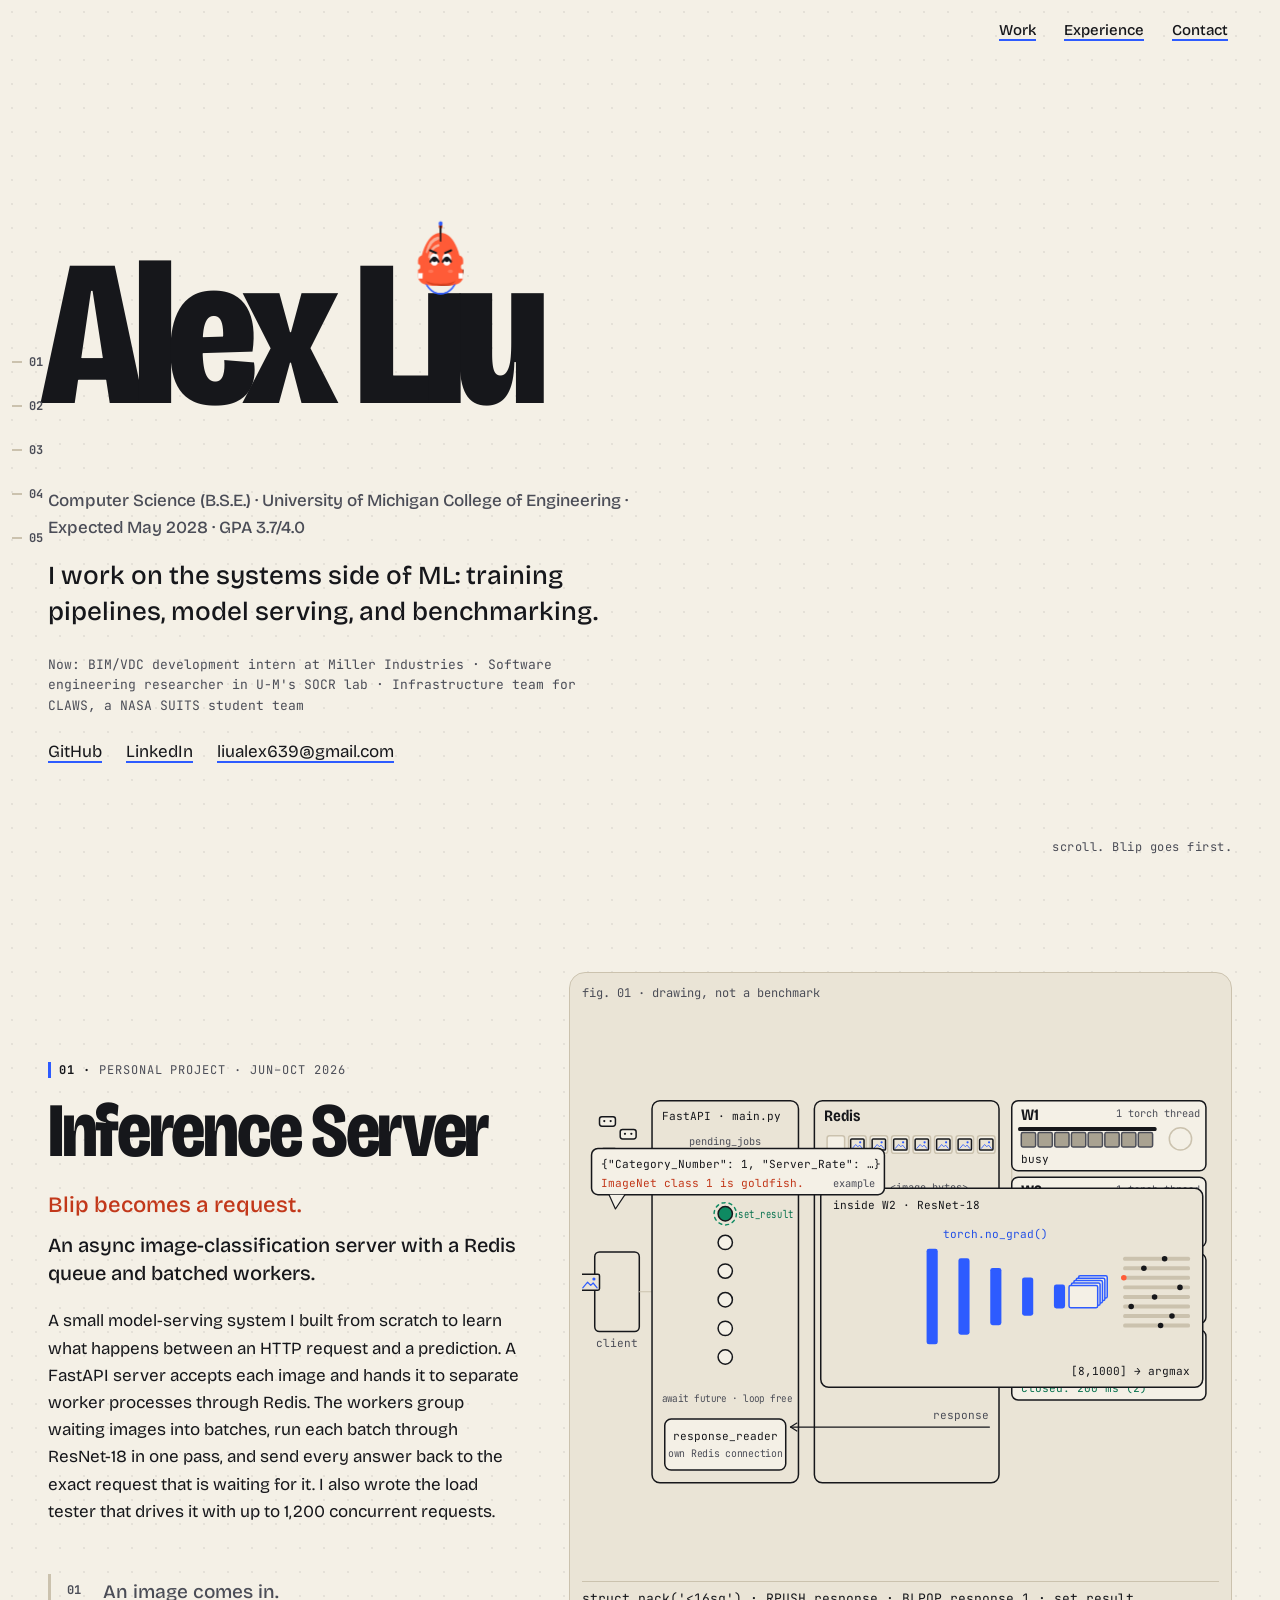
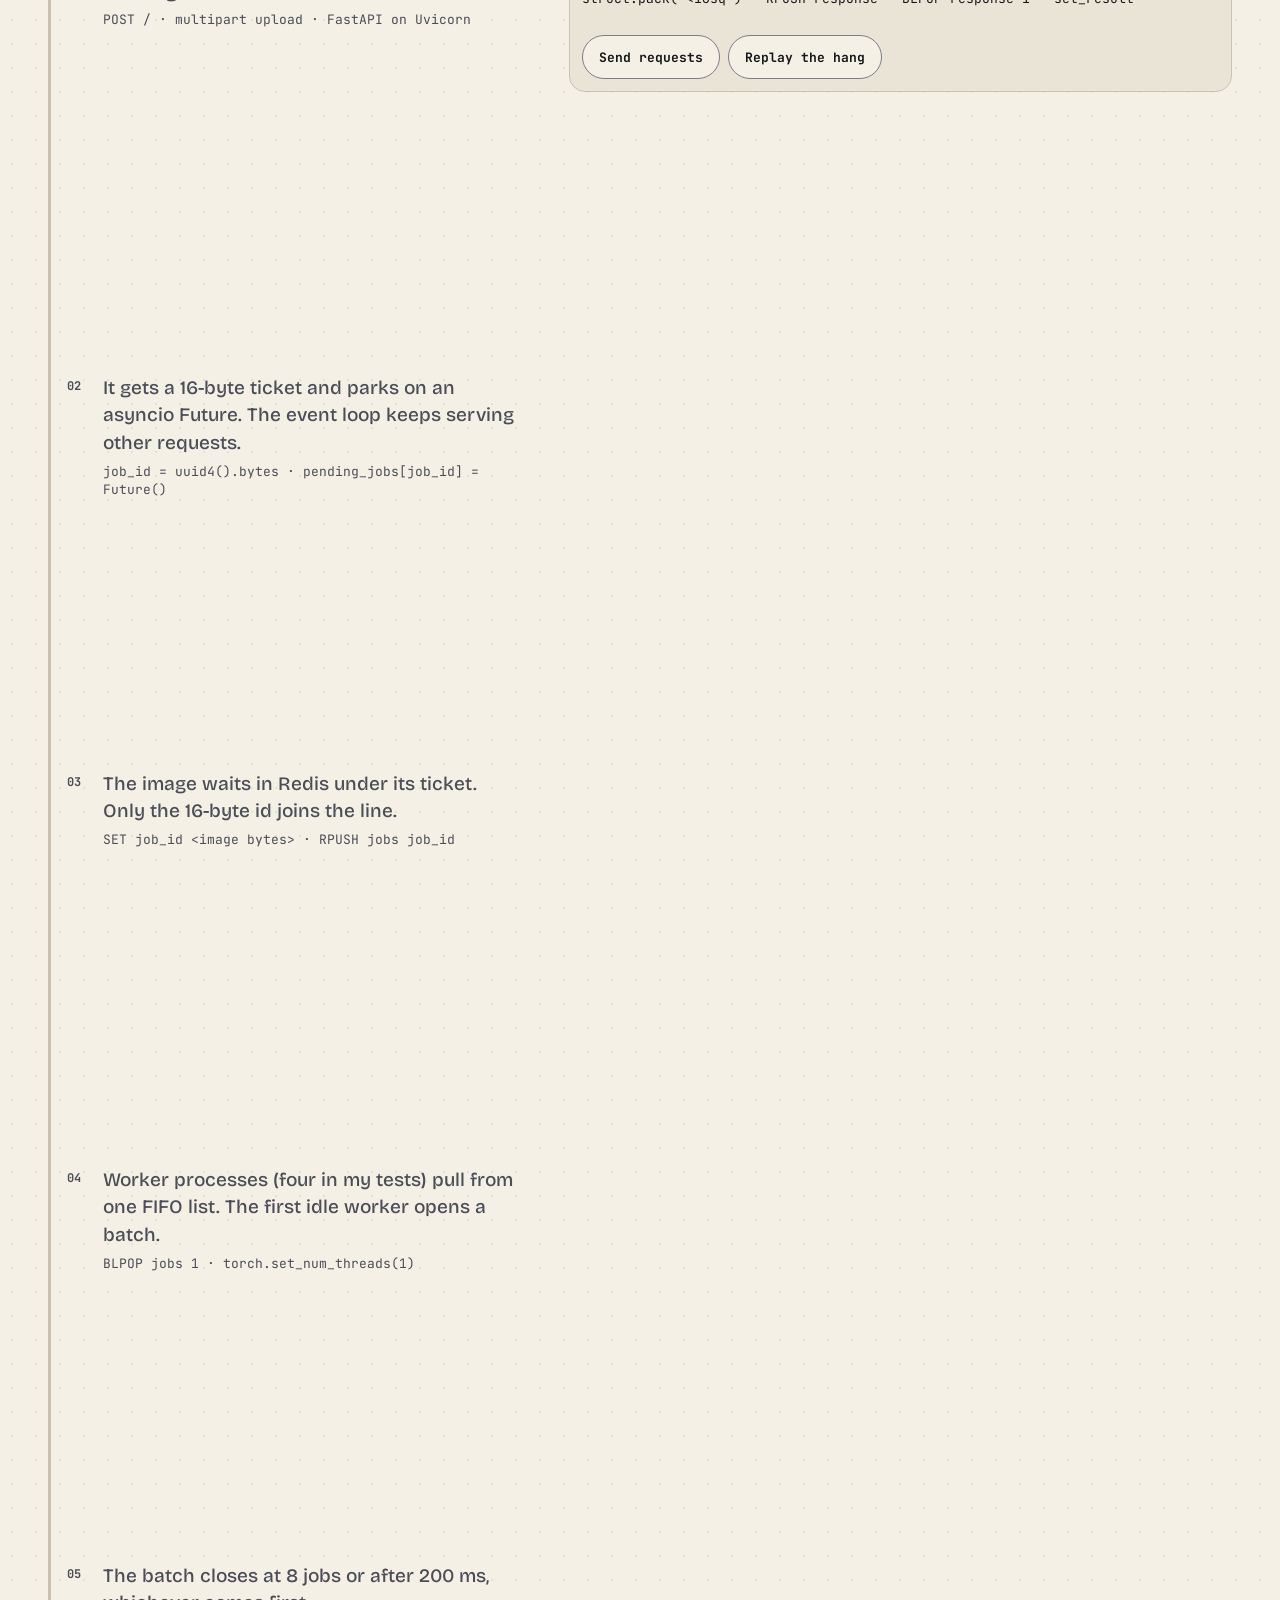
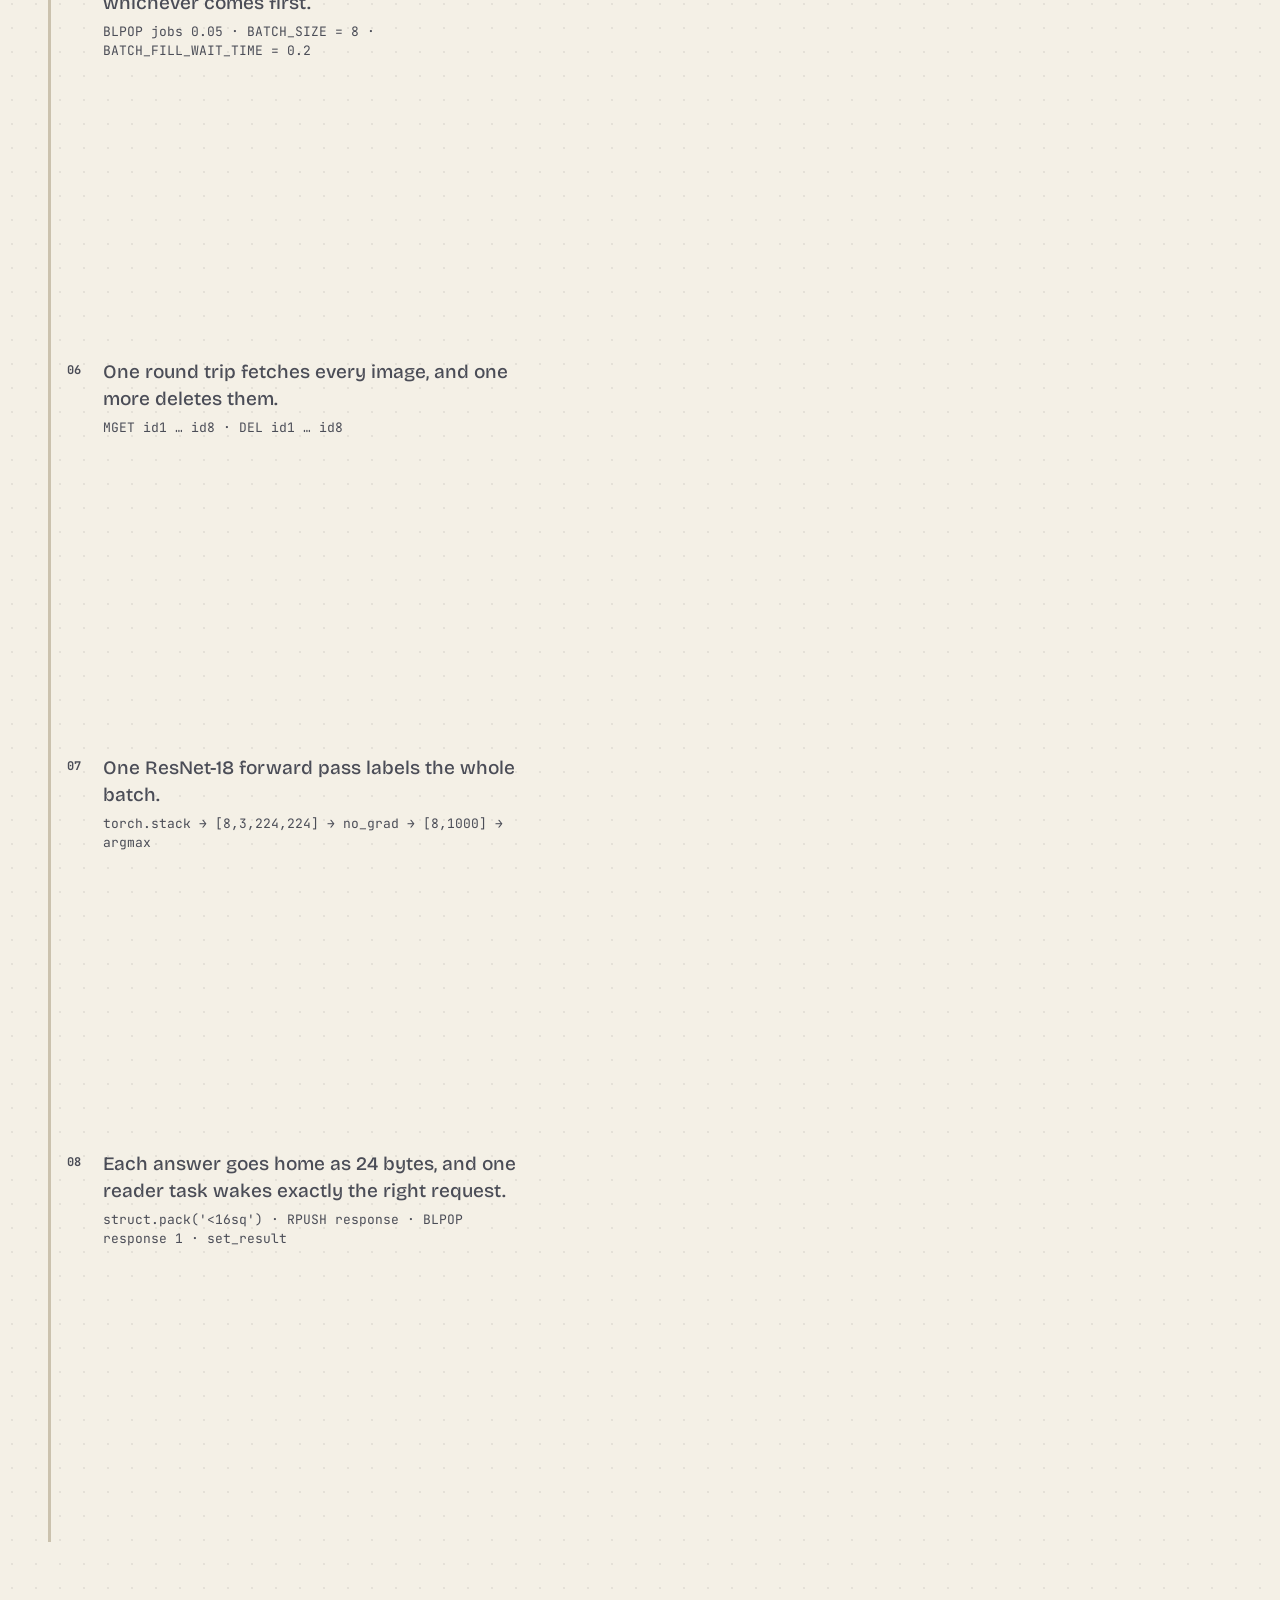
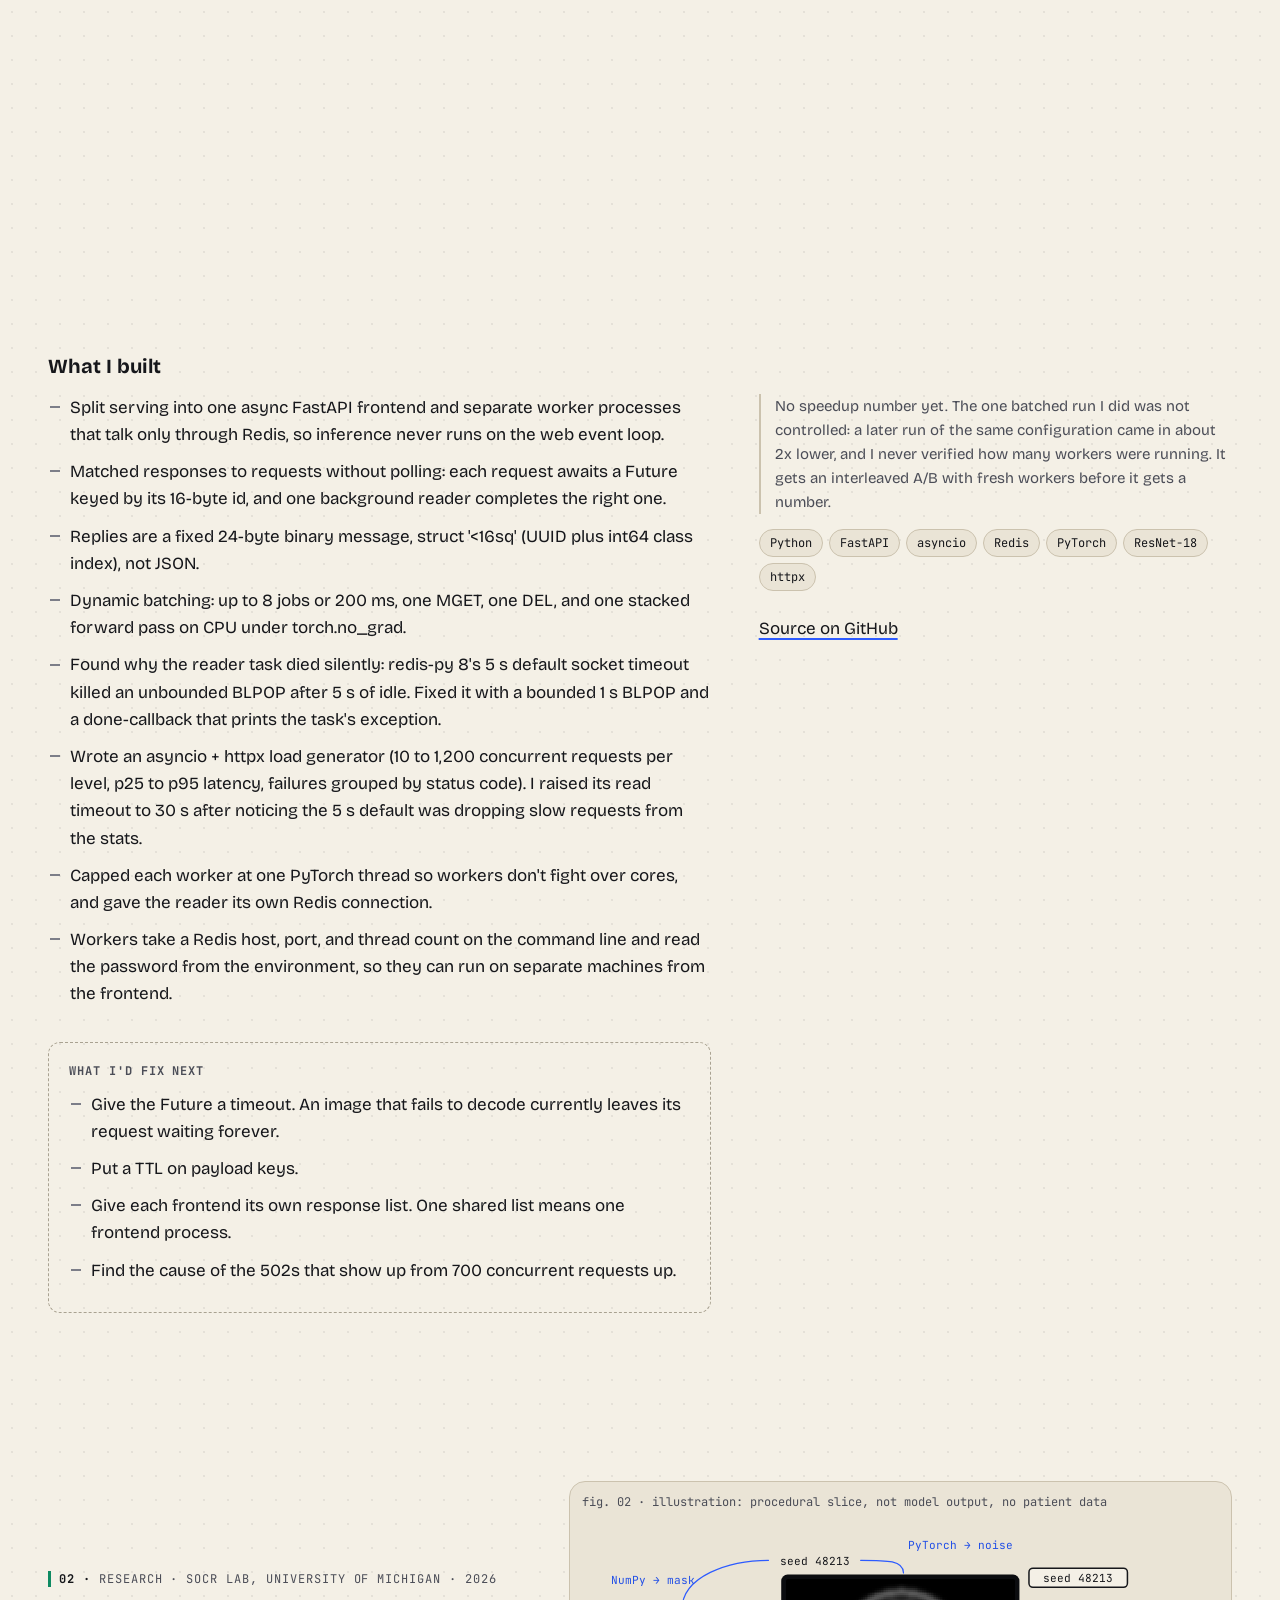
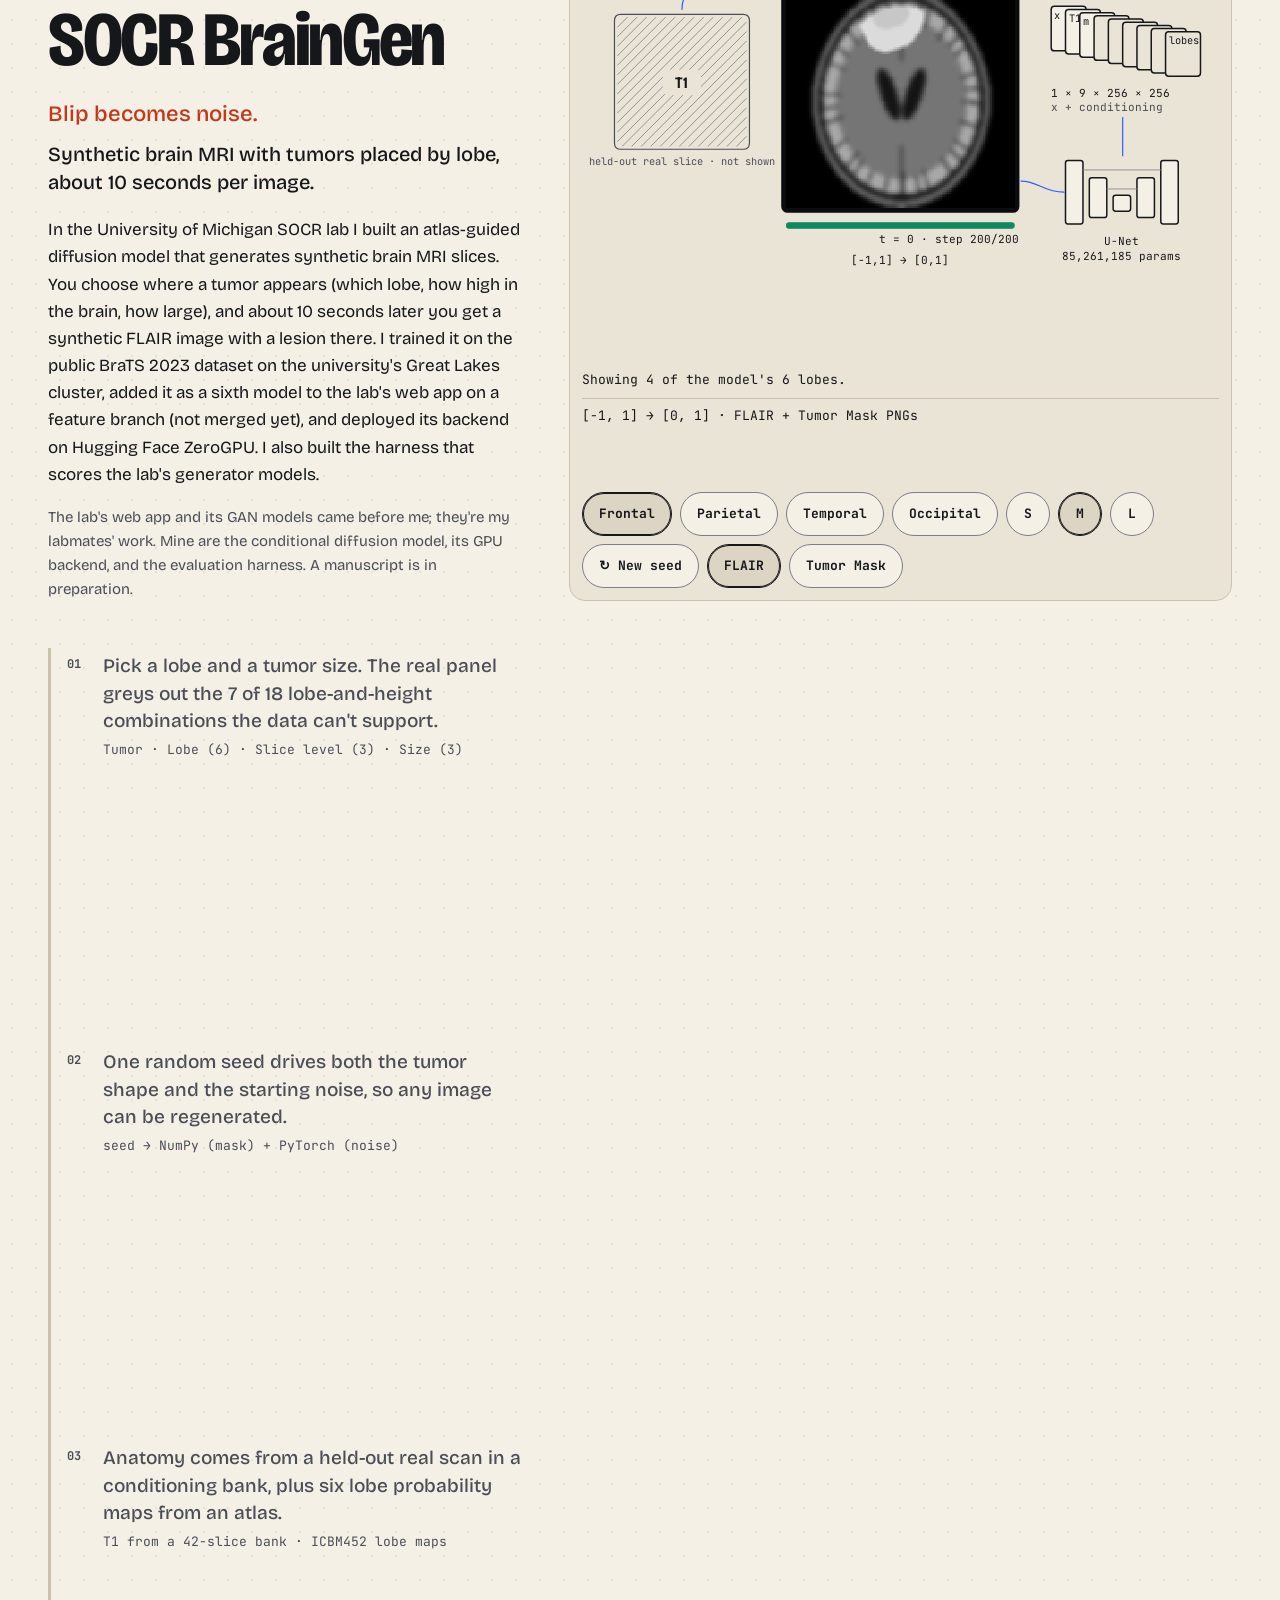
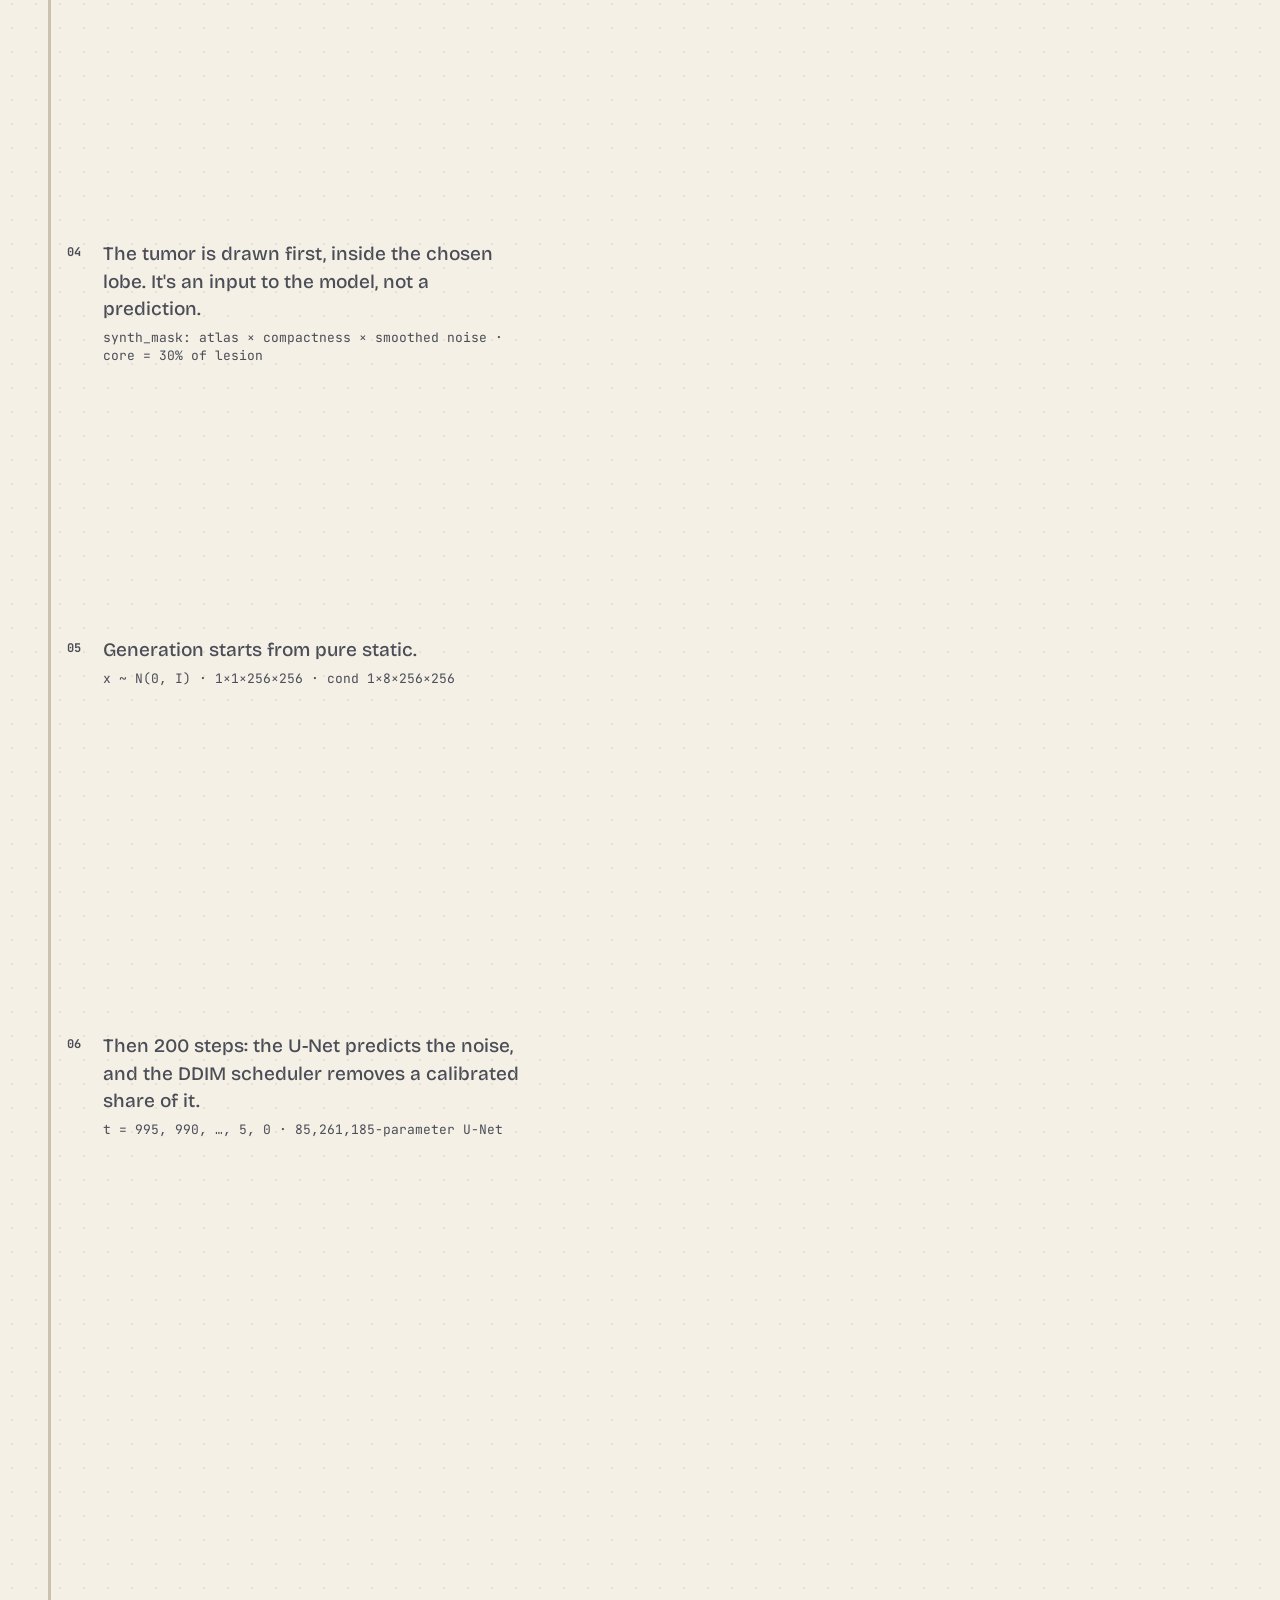
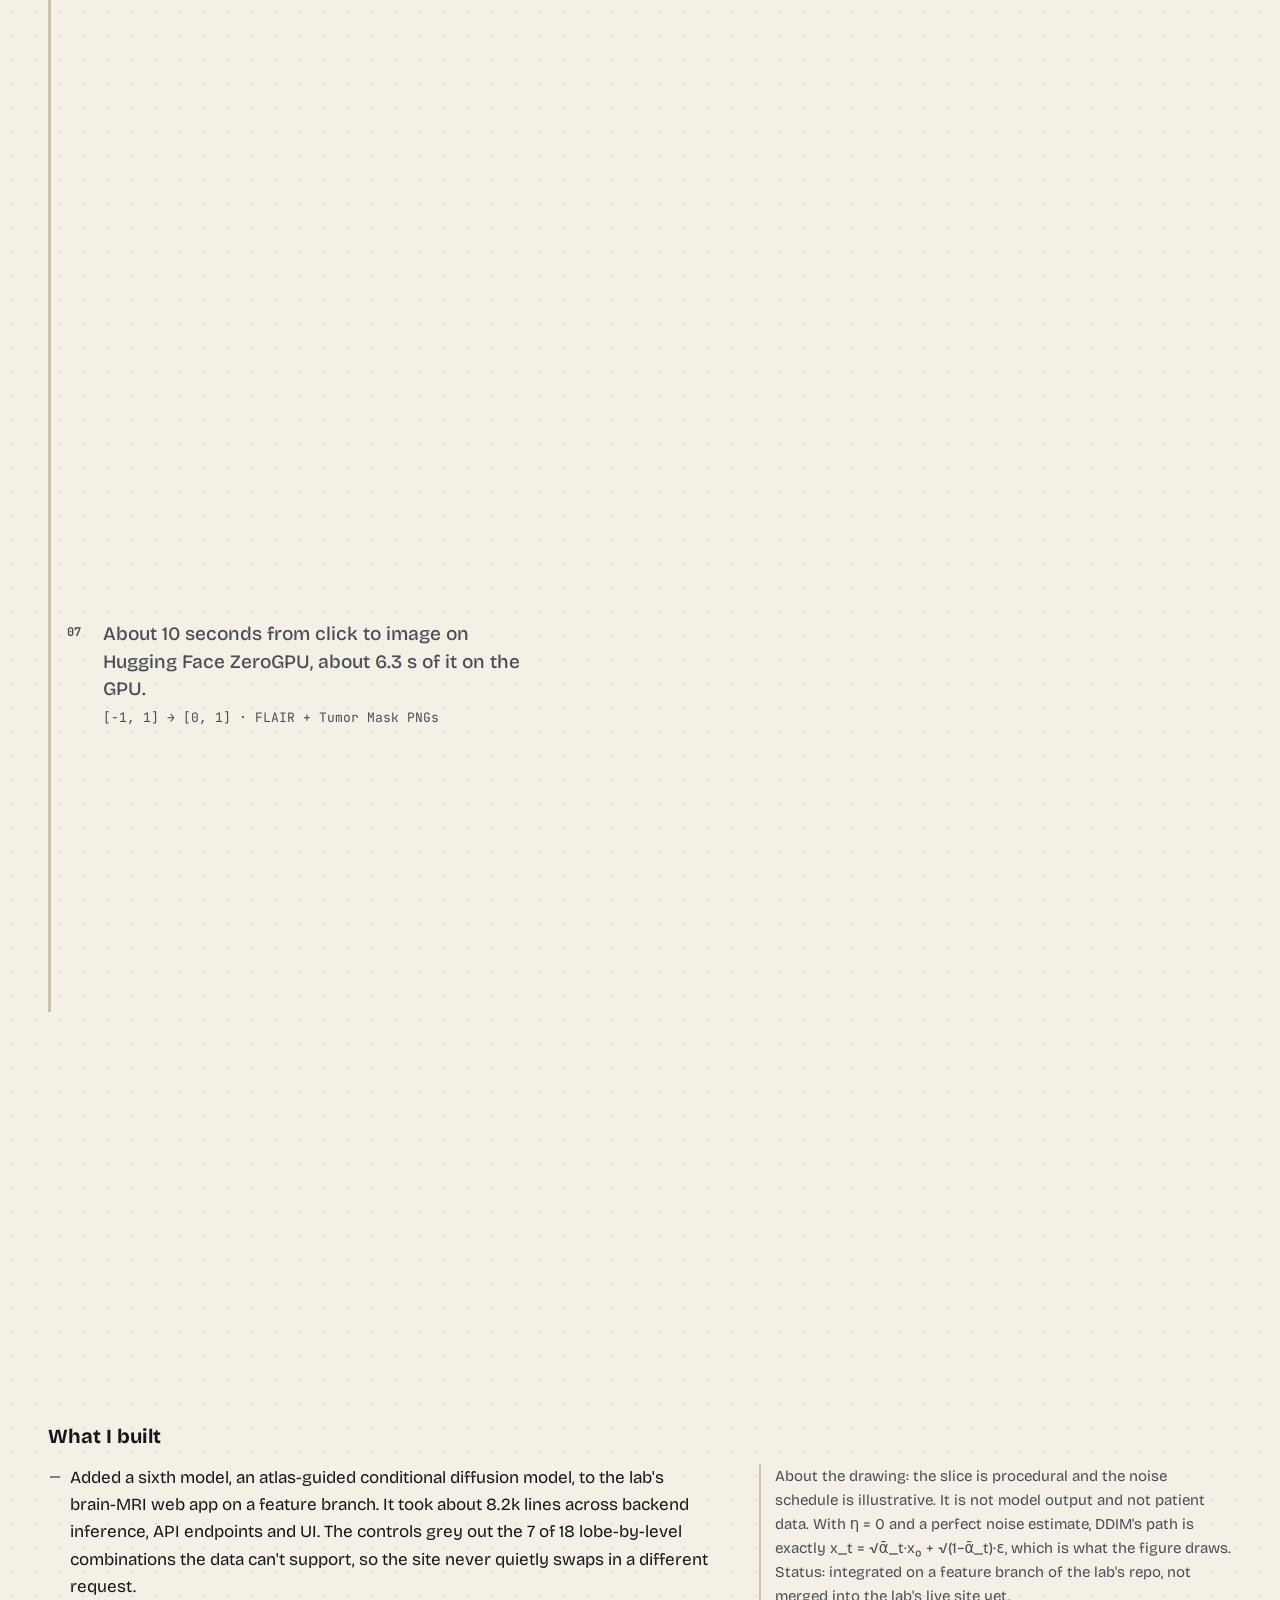
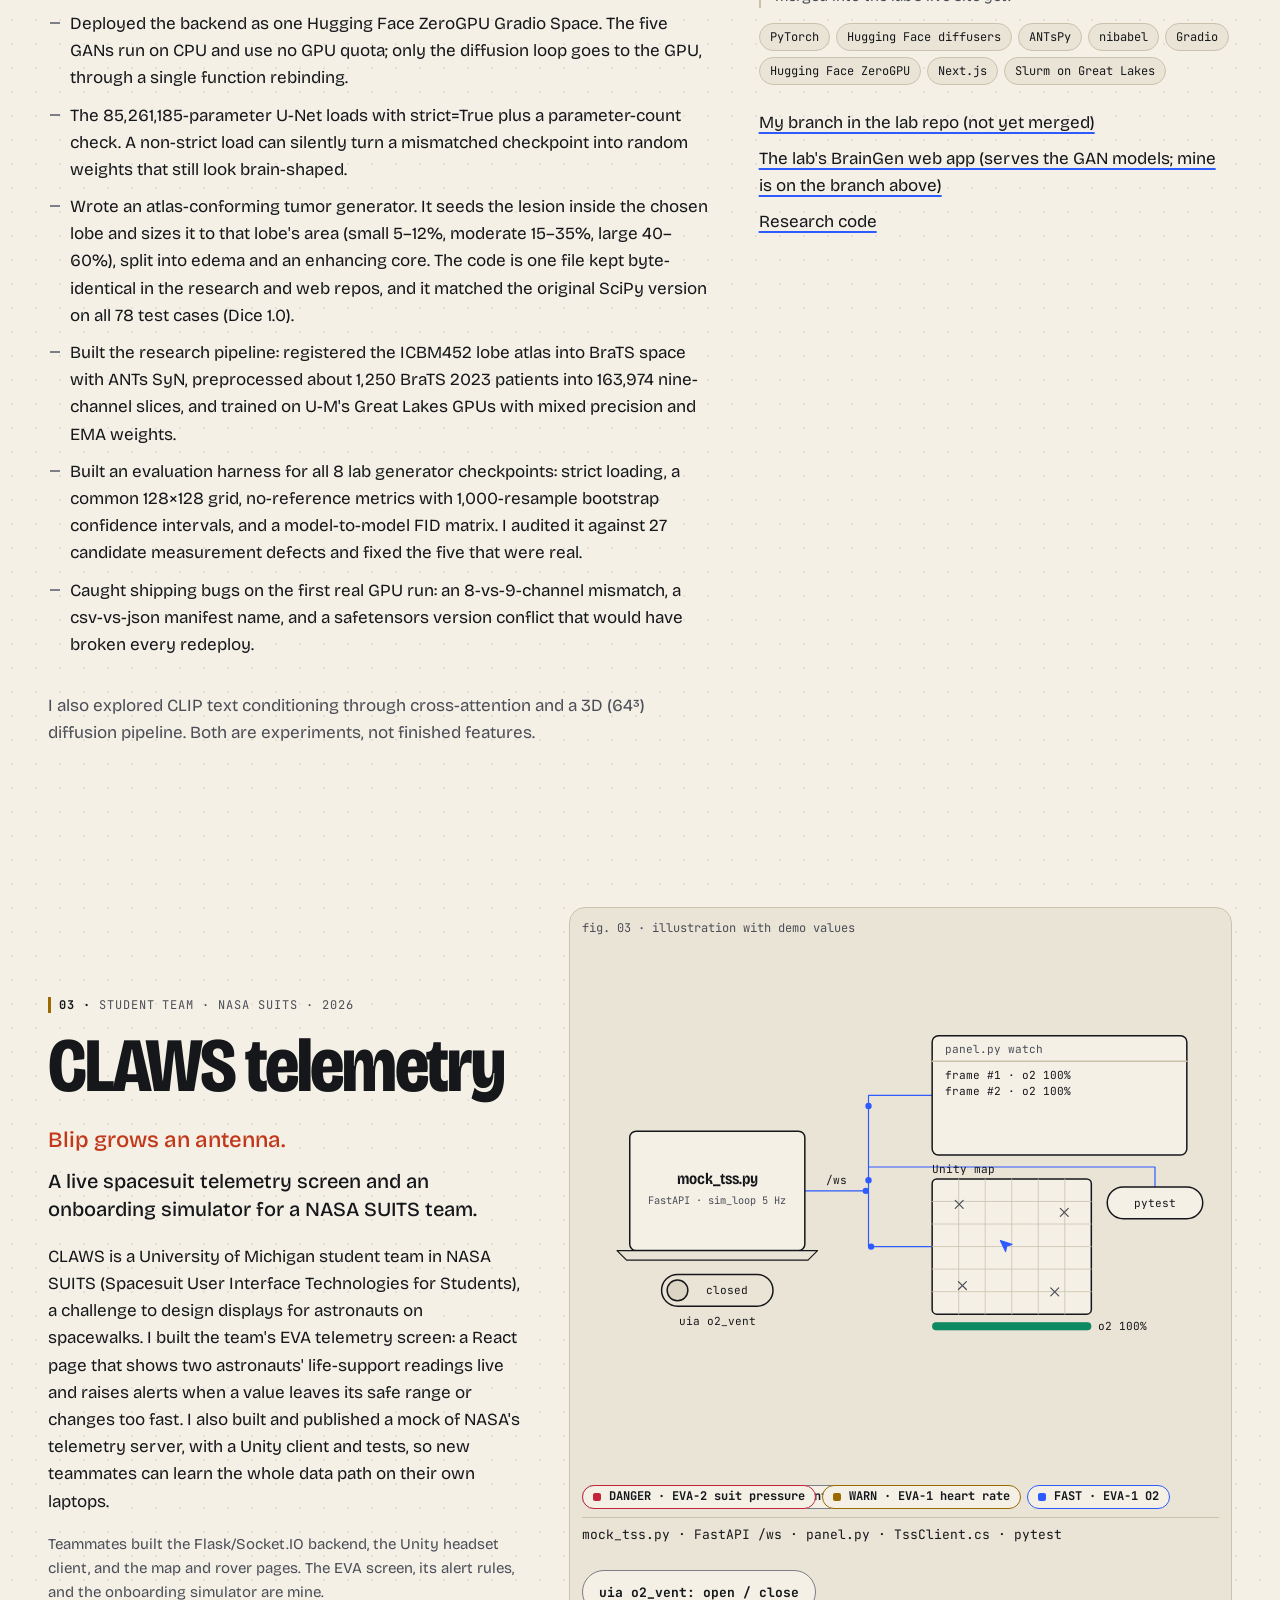
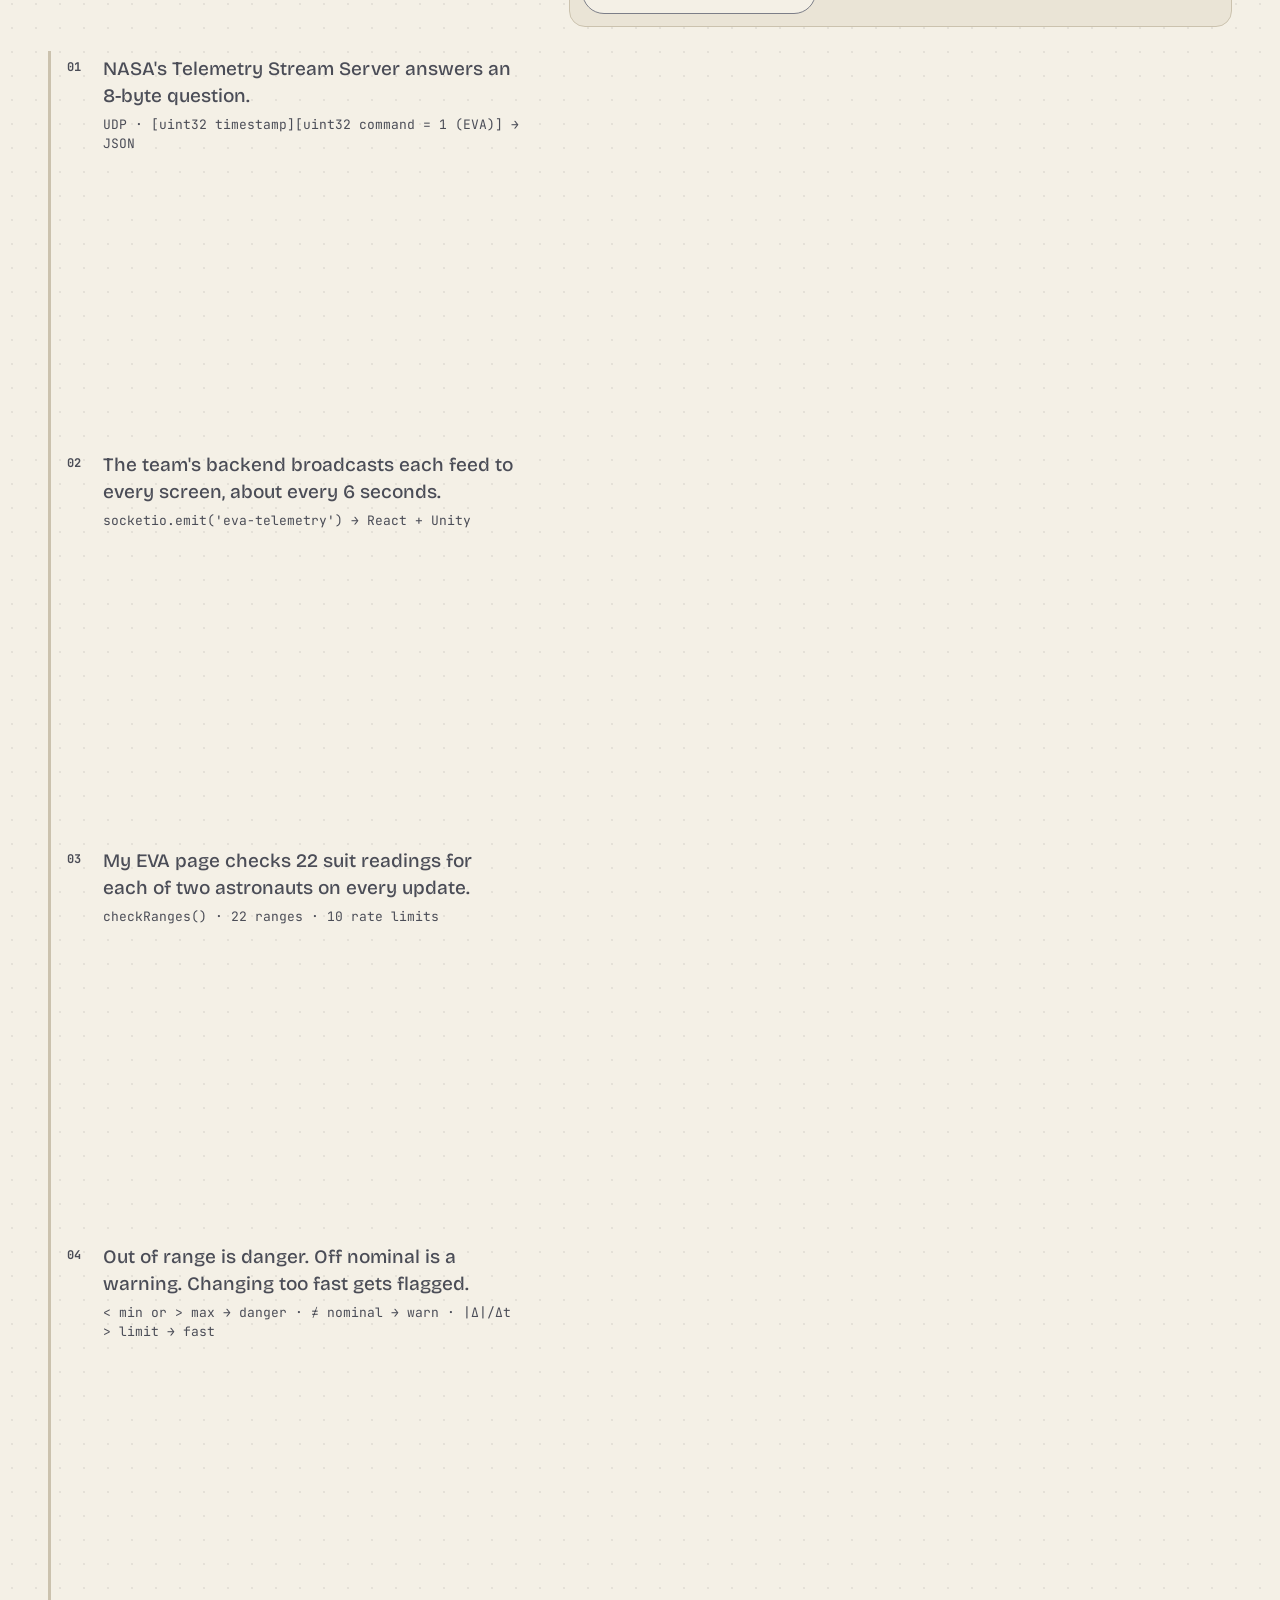
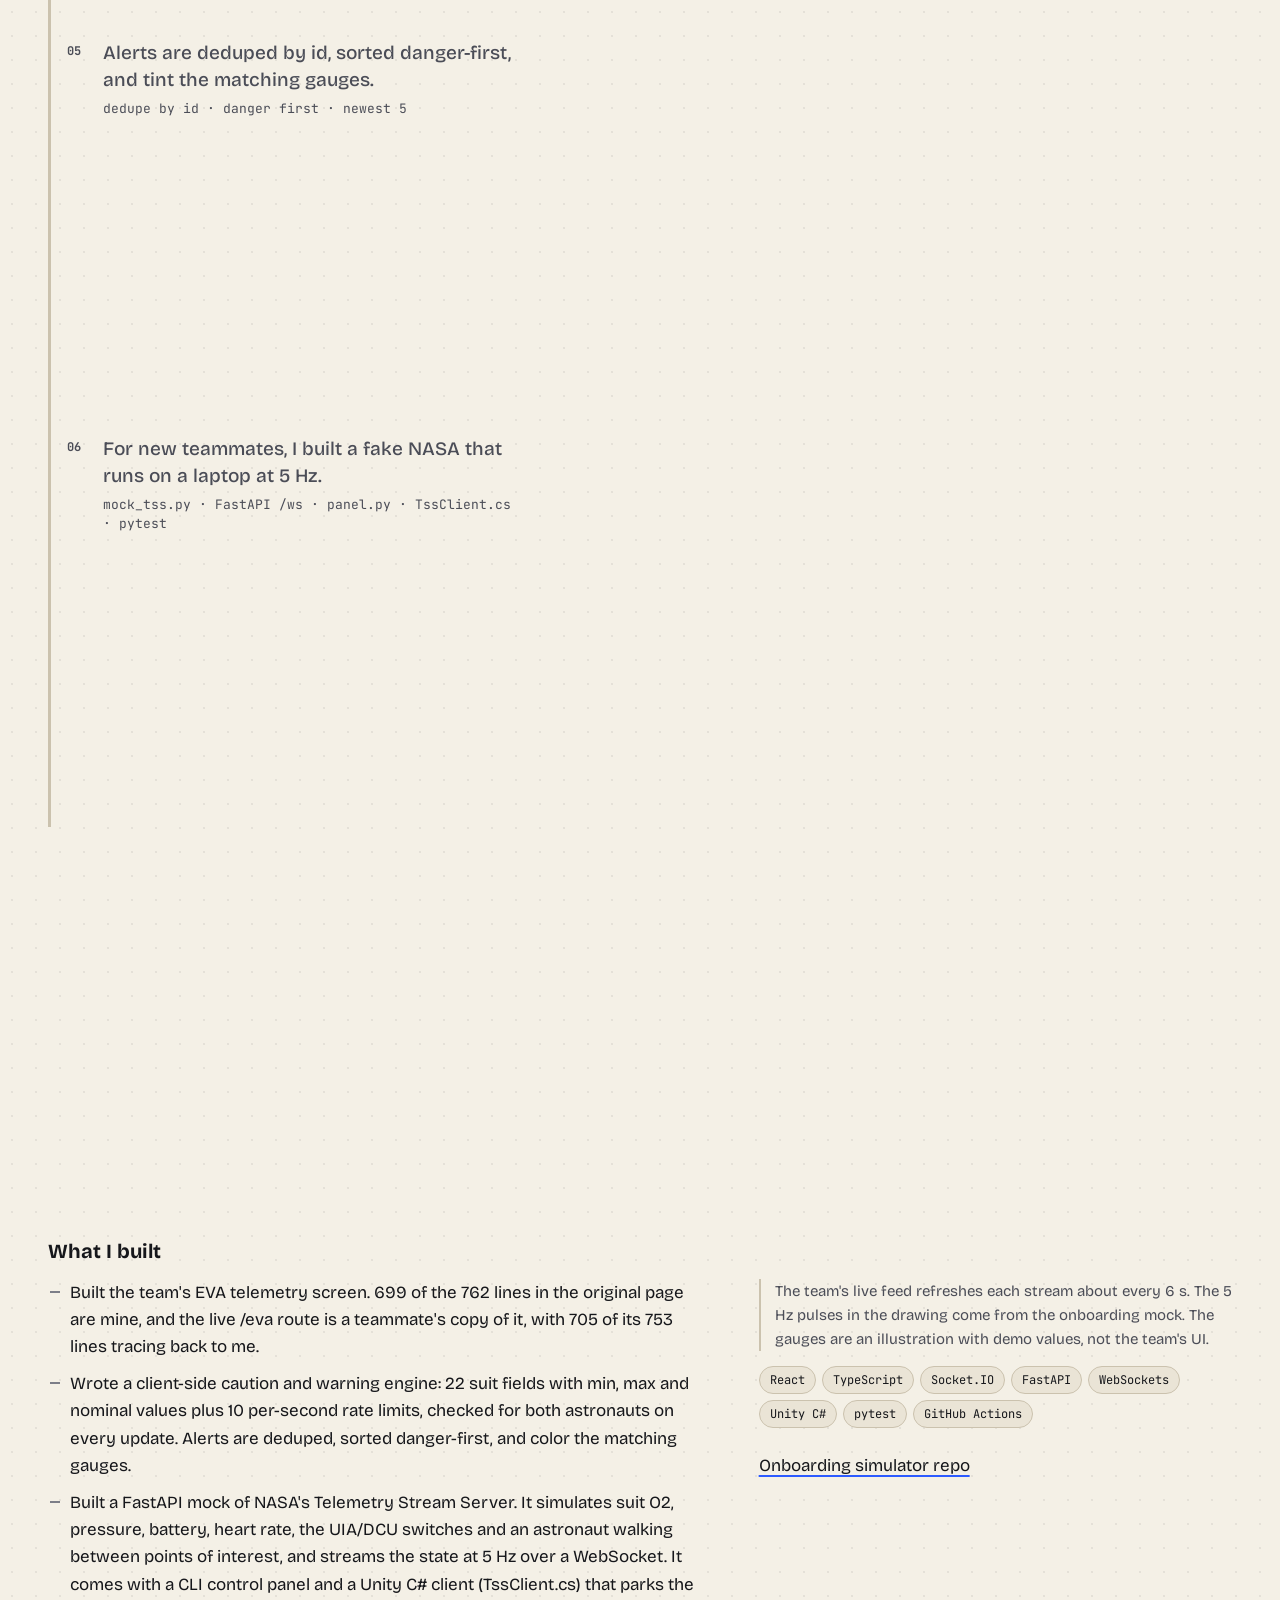
==== commit 0170203e: "Unhide repo links, new tagline, remote workers, batching note" ====
--- a/index.html
+++ b/index.html
@@ -4,12 +4,12 @@
 <meta charset="utf-8">
 <meta name="viewport" content="width=device-width, initial-scale=1">
 <title>Alex Liu · Michigan CS</title>
-<meta name="description" content="Alex Liu, Computer Science at the University of Michigan. I build the systems around models: training them on a GPU cluster, serving them through a queue, and checking whether my own numbers hold up.">
+<meta name="description" content="Alex Liu, Computer Science at the University of Michigan. I work on the systems side of ML: training pipelines, model serving, and benchmarking.">
 <meta name="color-scheme" content="light dark">
 <meta property="og:type" content="website">
 <meta property="og:url" content="https://aliud1.github.io/">
 <meta property="og:title" content="Alex Liu · Michigan CS">
-<meta property="og:description" content="I build the systems around models: training them on a GPU cluster, serving them through a queue, and checking whether my own numbers hold up.">
+<meta property="og:description" content="I work on the systems side of ML: training pipelines, model serving, and benchmarking.">
 <link rel="canonical" href="https://aliud1.github.io/">
 <link rel="icon" href="favicon.svg" type="image/svg+xml">
 <!-- Before first paint: JS on, saved theme, and reduced motion (OS setting or the footer toggle). -->
@@ -99,8 +99,8 @@
 <header class="hero" id="top">
 <nav class="topnav" aria-label="Page"><a href="#work">Work</a> <a href="#experience">Experience</a> <a href="#contact">Contact</a></nav>
 <h1>Alex L<span class="i-anchor">i<svg class="blip-static" aria-hidden="true" focusable="false" viewBox="0 0 64 64"><use href="#blip-default"/><use href="#blip-face"/></svg></span>u</h1>
-<p class="school">Computer Science (B.S.E.) · University of Michigan College of Engineering · Expected&nbsp;May&nbsp;2028<span hidden data-confirm="confirm GPA"> · GPA 3.7/4.0</span></p>
-<p class="lede">I build the systems around models: training them on a GPU cluster, serving them through a queue, and checking whether my own numbers hold up.</p>
+<p class="school">Computer Science (B.S.E.) · University of Michigan College of Engineering · Expected&nbsp;May&nbsp;2028<span> · GPA 3.7/4.0</span></p>
+<p class="lede">I work on the systems side of ML: training pipelines, model serving, and benchmarking.</p>
 <p class="now">Now: BIM/VDC development intern at Miller Industries · Software engineering researcher in U-M's SOCR lab · Infrastructure team for CLAWS, a NASA SUITS student team</p>
 <ul class="contact-row">
   <li><a href="https://github.com/ALIUD1">GitHub</a></li>
@@ -127,7 +127,7 @@
 
 <article class="project" id="inference-server" data-scene="queue" data-accent="signal">
 <div class="story"><header>
-<p class="kicker">Personal project · Jun–Sep 2026</p>
+<p class="kicker">Personal project · Jun–Oct 2026</p>
 <h2>Inference Server</h2>
 <p class="becomes">Blip becomes a request.</p>
 <p class="tagline">An async image-classification server with a Redis queue and batched workers.</p>
@@ -151,15 +151,16 @@
 <li>Dynamic batching: up to 8 jobs or 200 ms, one MGET, one DEL, and one stacked forward pass on CPU under torch.no_grad.</li>
 <li>Found why the reader task died silently: redis-py 8's 5 s default socket timeout killed an unbounded BLPOP after 5 s of idle. Fixed it with a bounded 1 s BLPOP and a done-callback that prints the task's exception.</li>
 <li>Wrote an asyncio + httpx load generator (10 to 1,200 concurrent requests per level, p25 to p95 latency, failures grouped by status code). I raised its read timeout to 30 s after noticing the 5 s default was dropping slow requests from the stats.</li>
-<li>Capped each worker at one PyTorch thread so workers don't fight over cores, and gave the reader its own Redis connection.</li></ul>
+<li>Capped each worker at one PyTorch thread so workers don't fight over cores, and gave the reader its own Redis connection.</li>
+<li>Workers take a Redis host, port, and thread count on the command line and read the password from the environment, so they can run on separate machines from the frontend.</li></ul>
 <div class="fix"><h3>What I'd fix next</h3><ul>
 <li>Give the Future a timeout. An image that fails to decode currently leaves its request waiting forever.</li>
 <li>Put a TTL on payload keys.</li>
 <li>Give each frontend its own response list. One shared list means one frontend process.</li>
 <li>Find the cause of the 502s that show up from 700 concurrent requests up.</li></ul></div>
-<p class="note">No speedup number yet. The same unbatched code measured about 2× apart on two different days, so batching gets a controlled, interleaved rerun before it gets a number.</p>
+<p class="note">No speedup number yet. The one batched run I did was not controlled: a later run of the same configuration came in about 2x lower, and I never verified how many workers were running. It gets an interleaved A/B with fresh workers before it gets a number.</p>
 <ul class="stack"><li>Python</li><li>FastAPI</li><li>asyncio</li><li>Redis</li><li>PyTorch</li><li>ResNet-18</li><li>httpx</li></ul>
-<ul class="links"><li hidden data-confirm="pending repo cleanup"><a href="https://github.com/ALIUD1/Inference-Server">Source on GitHub</a></li></ul>
+<ul class="links"><li><a href="https://github.com/ALIUD1/Inference-Server">Source on GitHub</a></li></ul>
 </div></article>
 
 <article class="project" id="socr-braingen" data-scene="denoise" data-accent="ok">
@@ -195,7 +196,7 @@
 <ul class="links">
 <li><a href="https://github.com/SOCR/Brain-Image-Generator/tree/feat/conddiff-brats-v1">My branch in the lab repo (not yet merged)</a></li>
 <li><a href="https://brain-image-generator.vercel.app">The lab's BrainGen web app (serves the GAN models; mine is on the branch above)</a></li>
-<li hidden data-confirm="pending lab approval"><a href="https://github.com/ALIUD1/Socr_2026">Research code</a></li></ul>
+<li><a href="https://github.com/ALIUD1/Socr_2026">Research code</a></li></ul>
 </div></article>
 
 <article class="project" id="claws" data-scene="telemetry" data-accent="warn">
@@ -292,7 +293,7 @@
 <li>Automated a Python reality-capture pipeline that pulls scan archives from Autodesk Construction Cloud, drives ReCap Pro to index them, and emits production RCS deliverables, replacing a manual per-file workflow.</li>
 <li>Building multi-scan alignment that registers separate field captures of one job site into a single shared coordinate frame.</li></ul></li>
 <li class="row"><h3>SOCR, University of Michigan <span class="role">Software Engineering Researcher · Ann Arbor, MI</span></h3><p class="dates">Dec 2025 – present</p><ul>
-<li>Lead the lab's brain image generation team<span hidden data-confirm="confirm advisor names"> under Profs. Ivo Dinov and Simeone Marino</span>. I built the conditional diffusion model above, its GPU backend, and the evaluation harness.</li>
+<li>Lead the lab's brain image generation team<span> under Profs. Ivo Dinov and Simeone Marino</span>. I built the conditional diffusion model above, its GPU backend, and the evaluation harness.</li>
 <li>Cut the lab's recurring cloud spend by over $230/month administering AWS Lightsail, Supabase, and Vercel.</li></ul></li>
 <li class="row" data-blip="legs"><h3>Field AI <span class="role">Field Application Engineer Intern · Detroit, MI</span></h3><p class="dates">Mar – Jul 2026</p><ul>
 <li>Deployed a Boston Dynamics Spot with an Ouster LiDAR payload to autonomously map an industrial facility as 3D point clouds, running missions end to end and checking coverage against site plans.</li></ul></li>
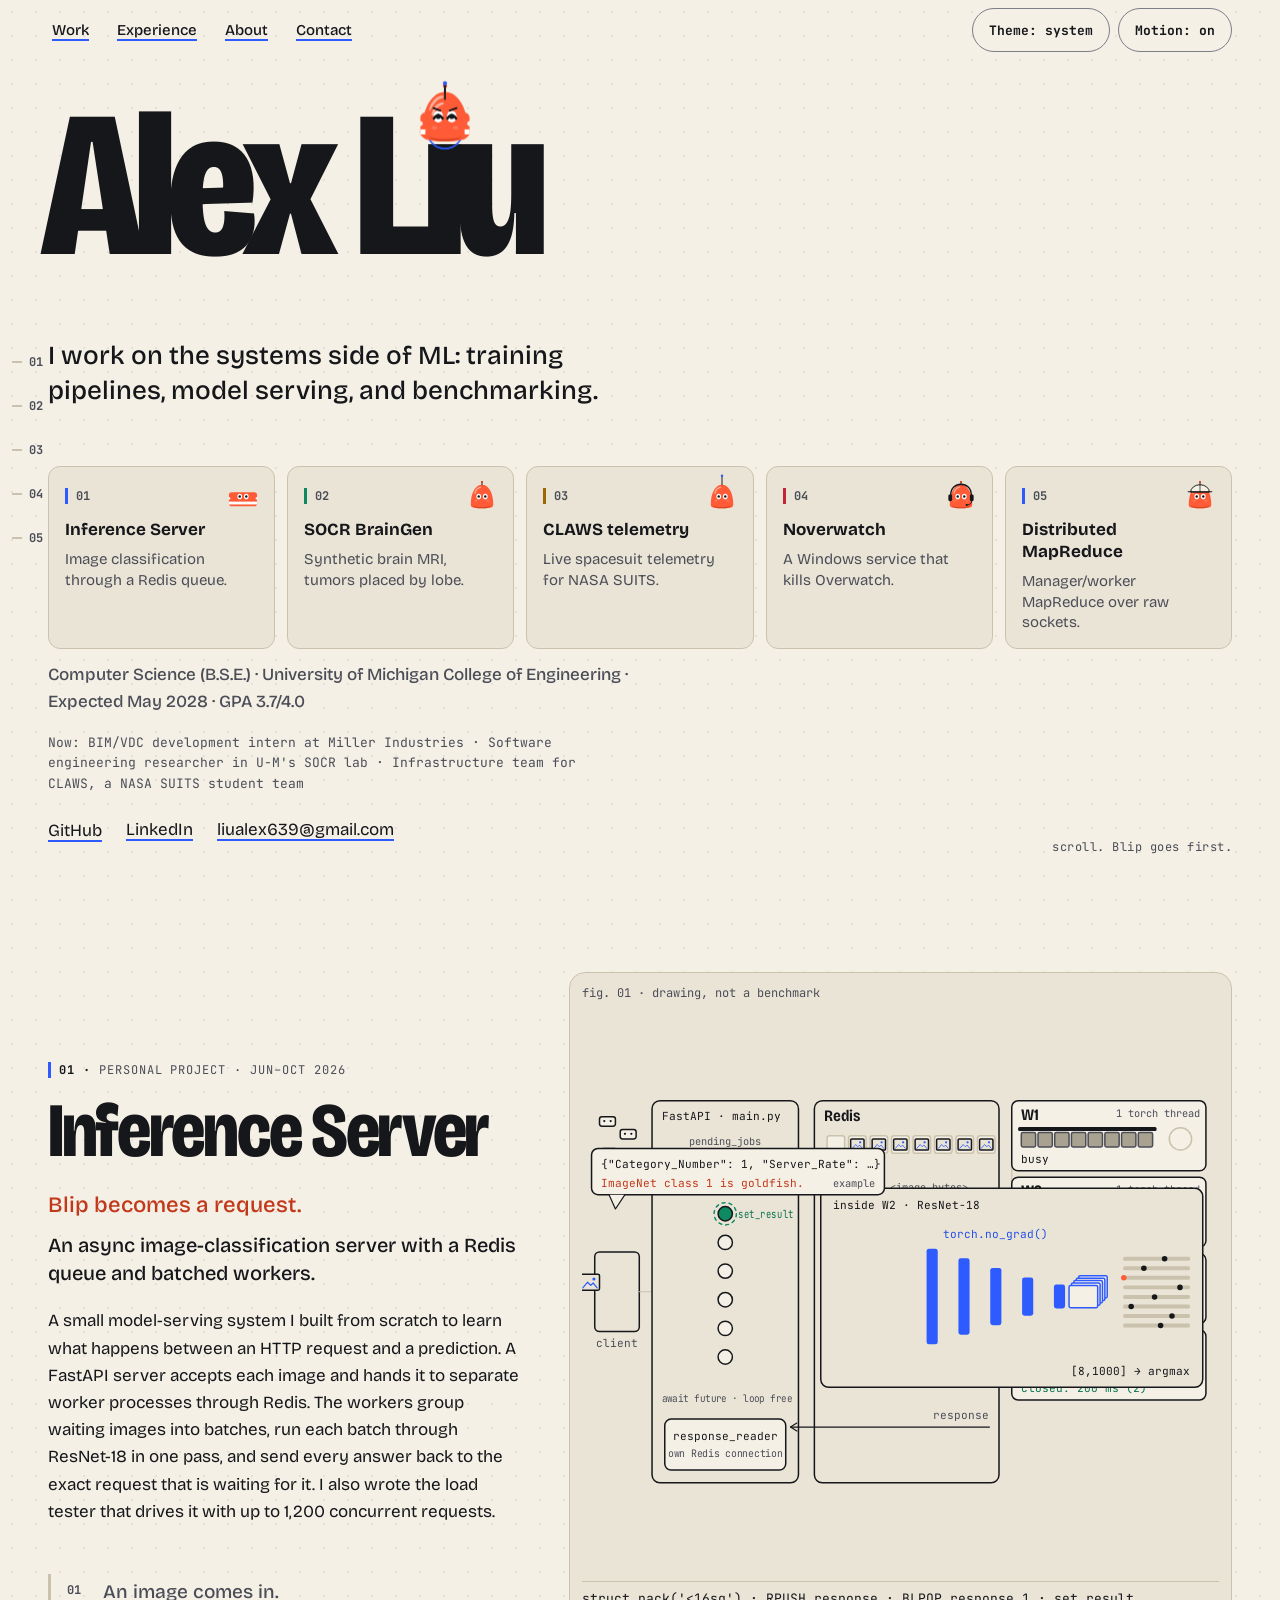
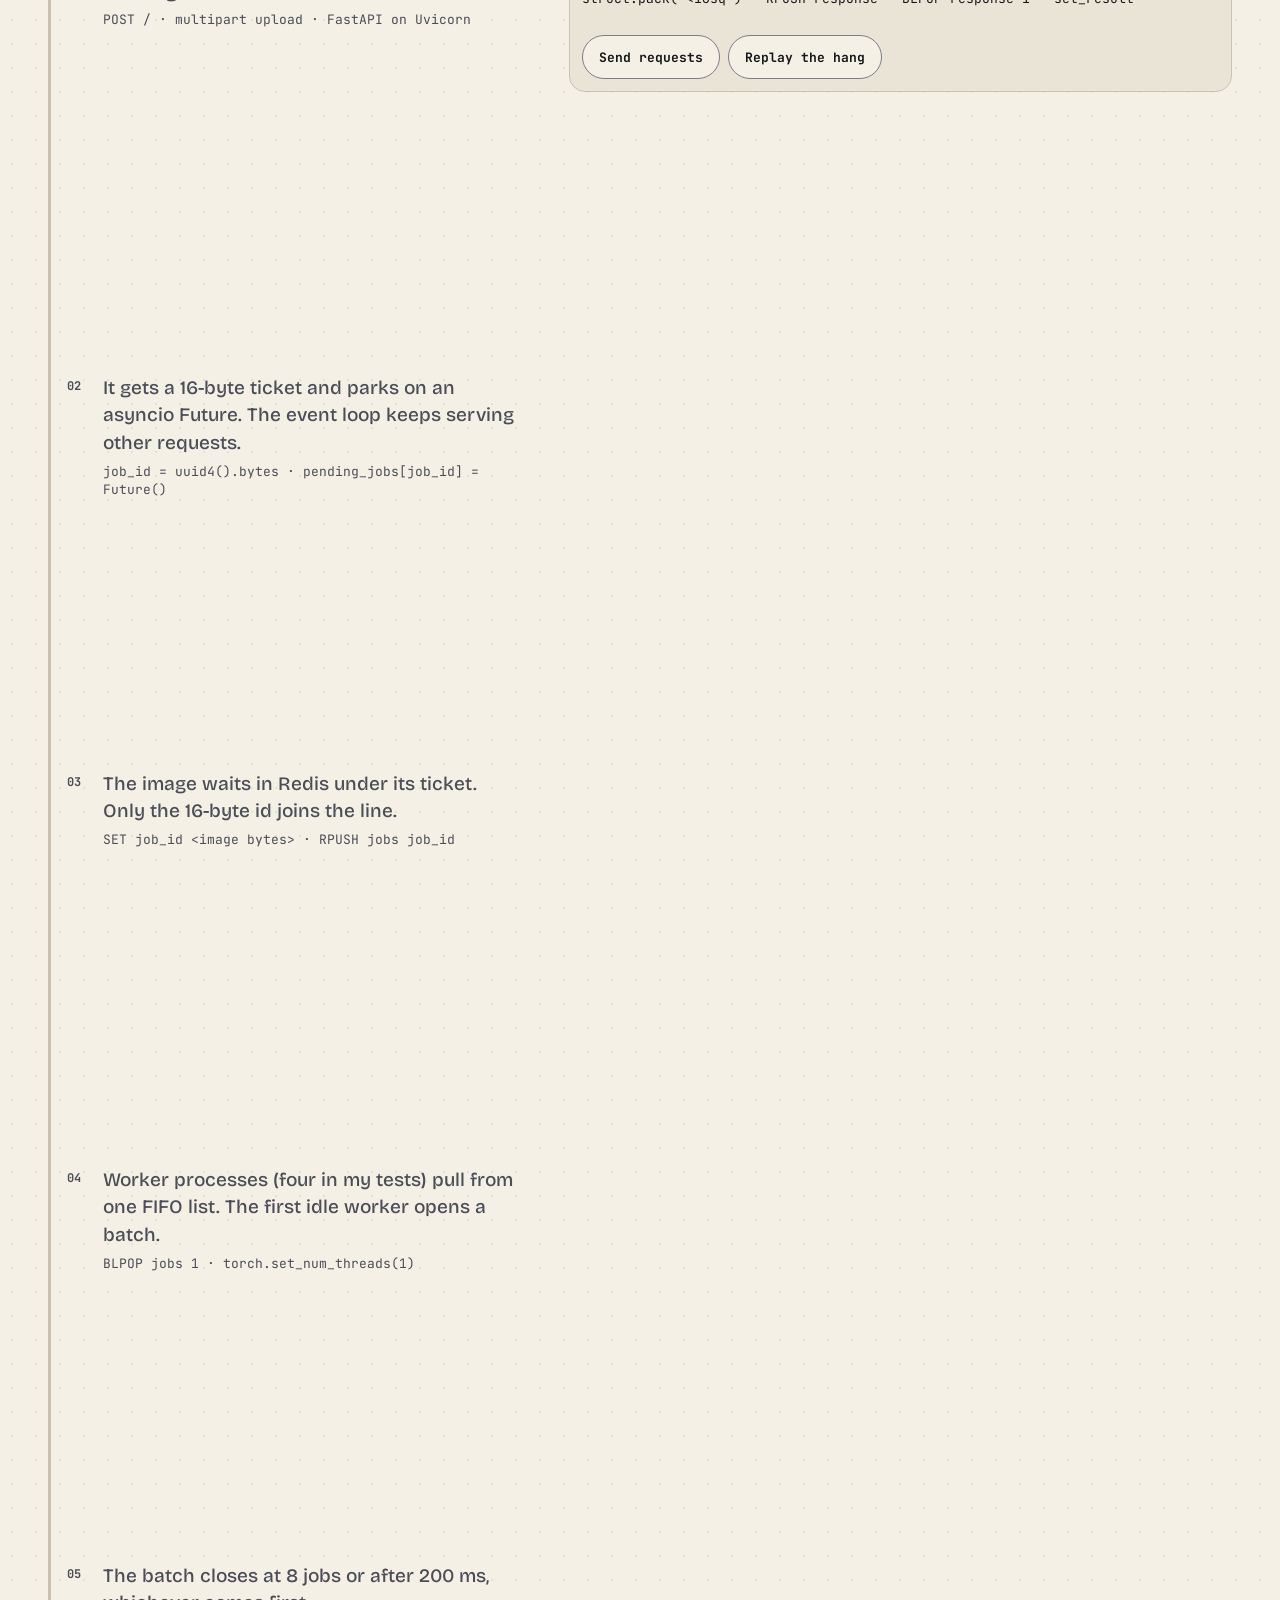
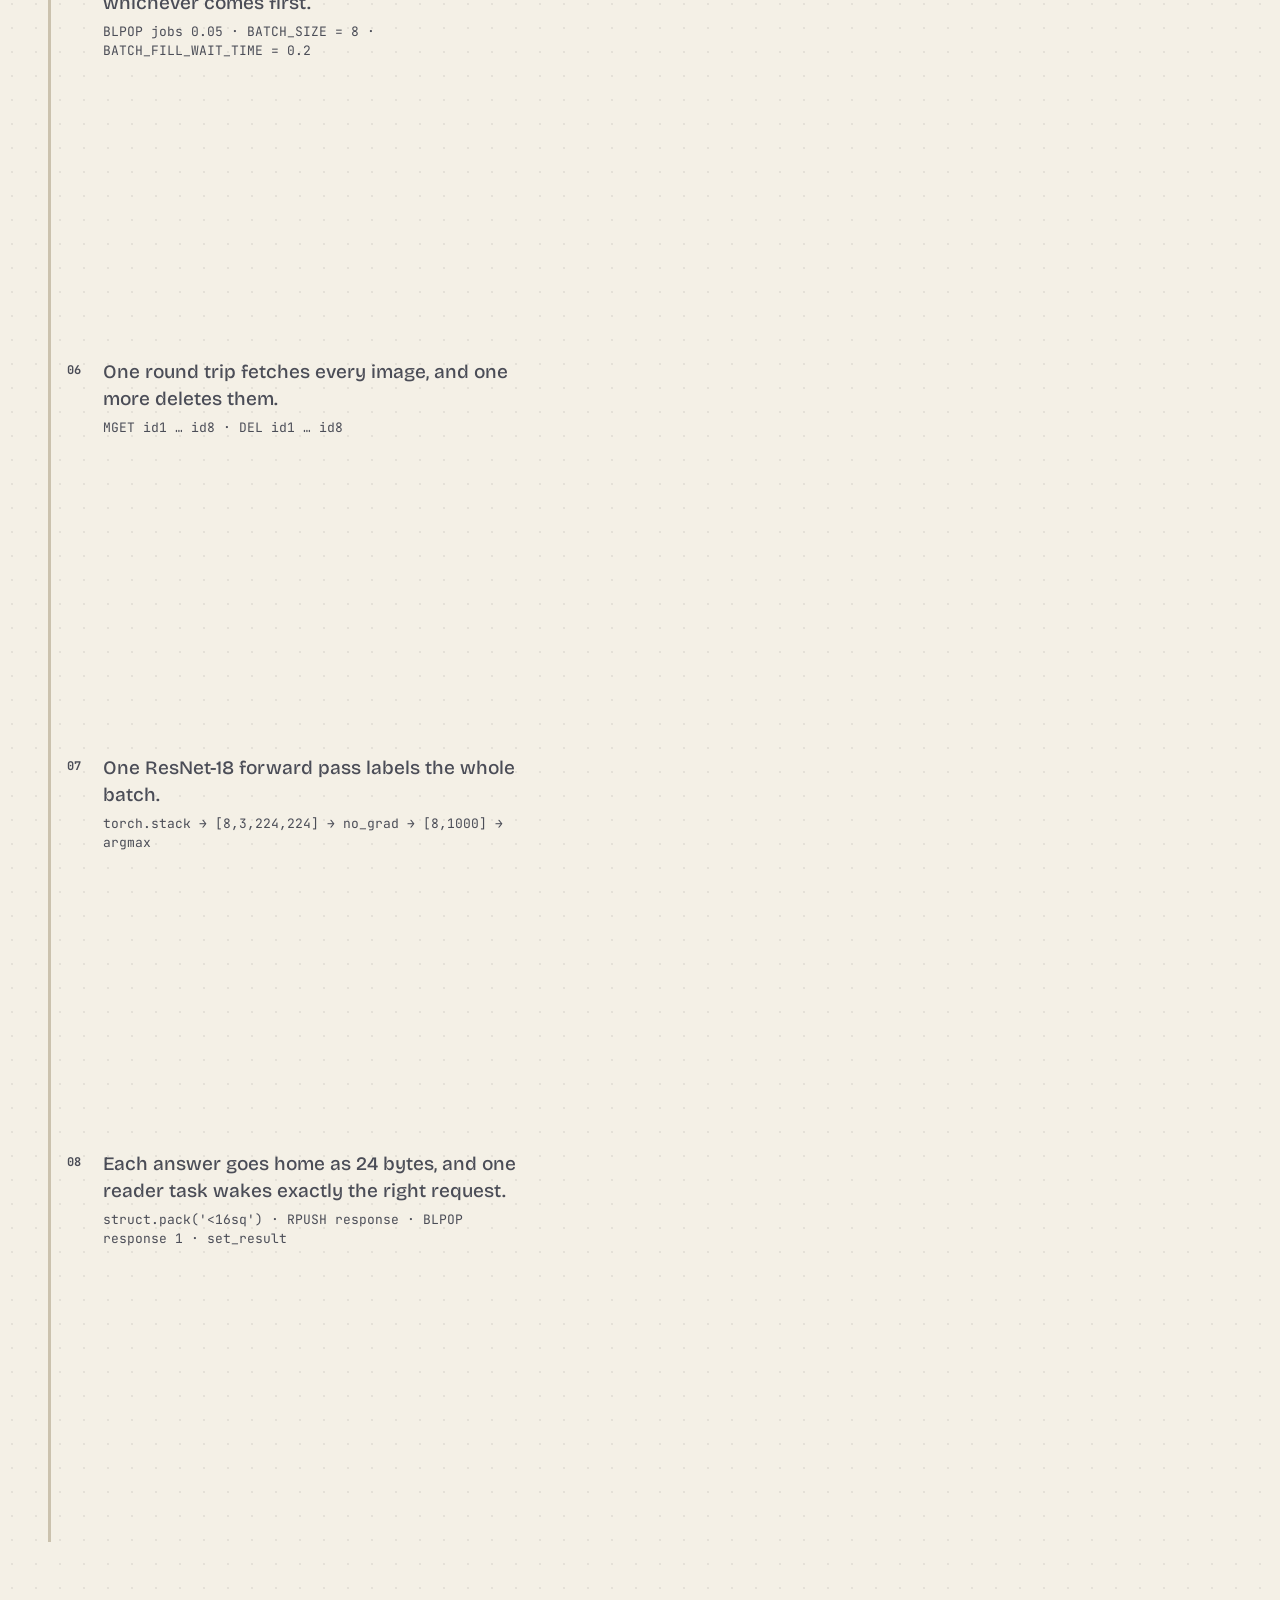
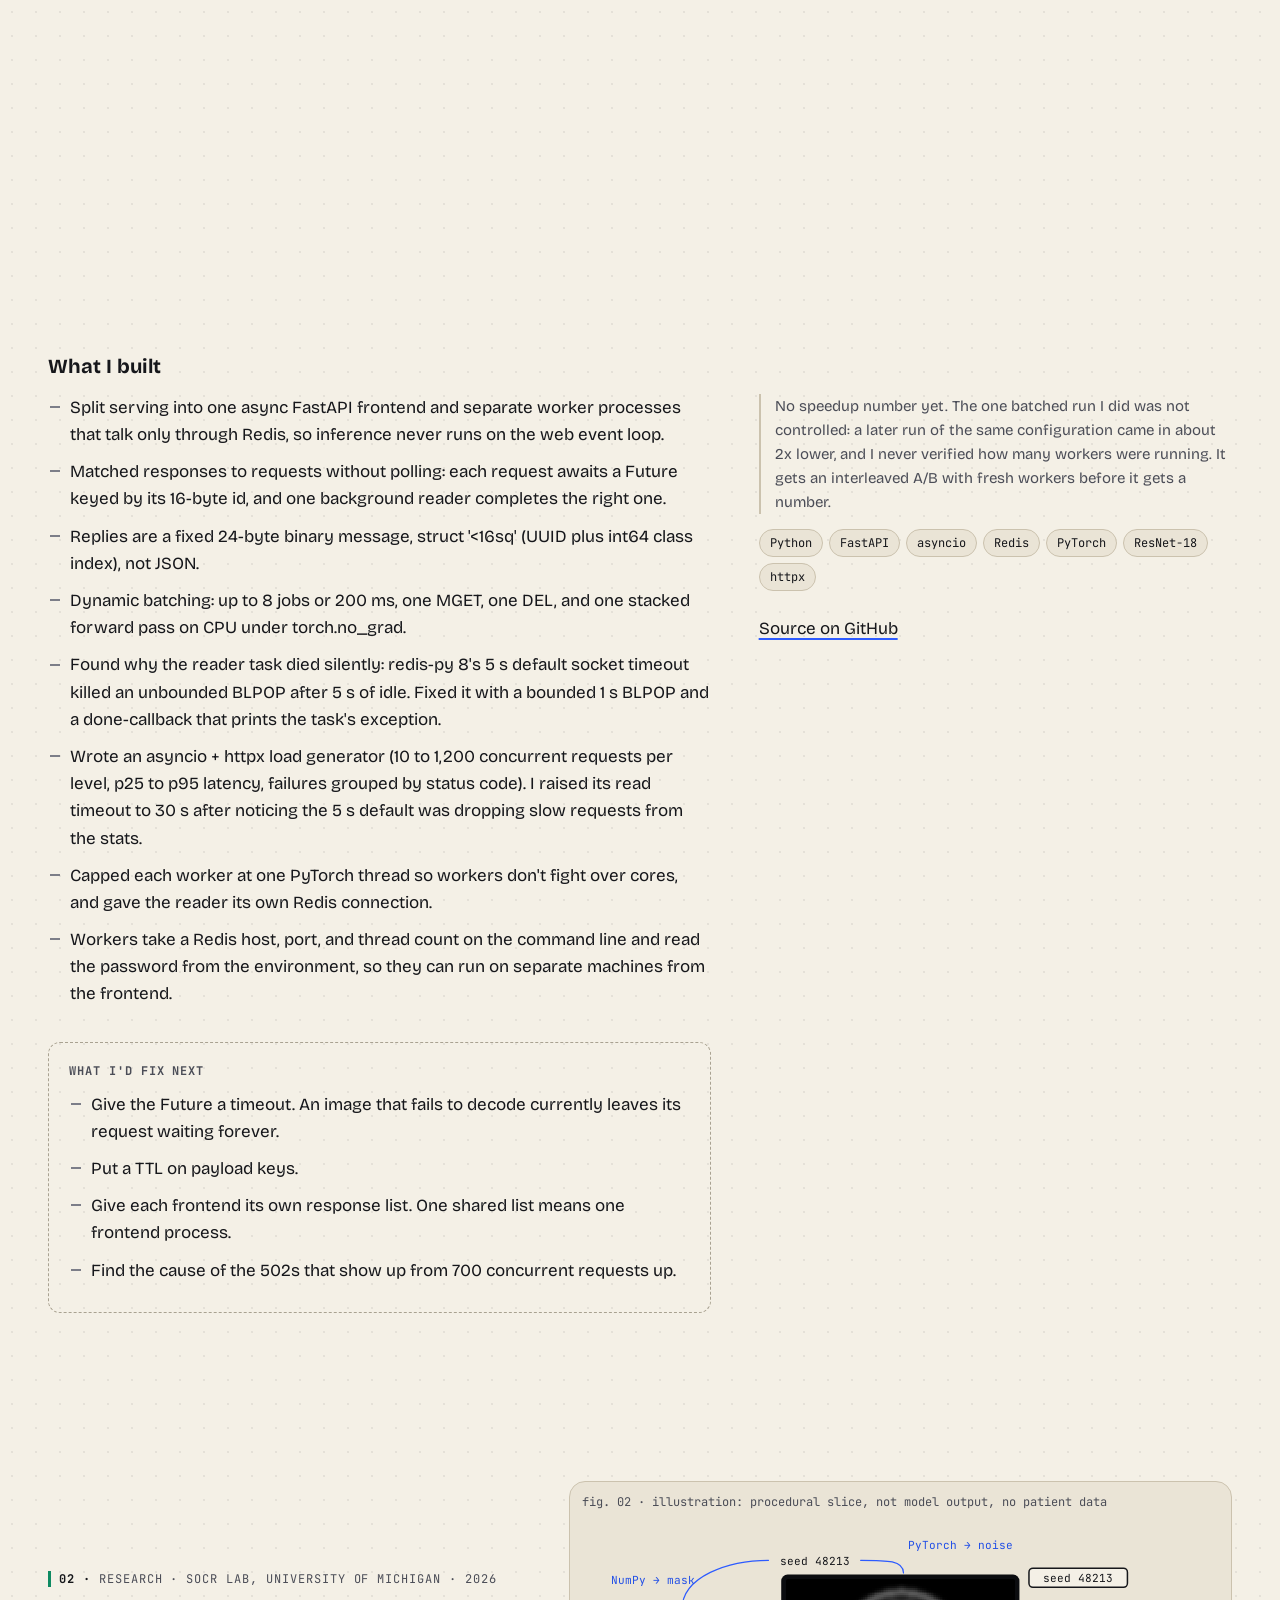
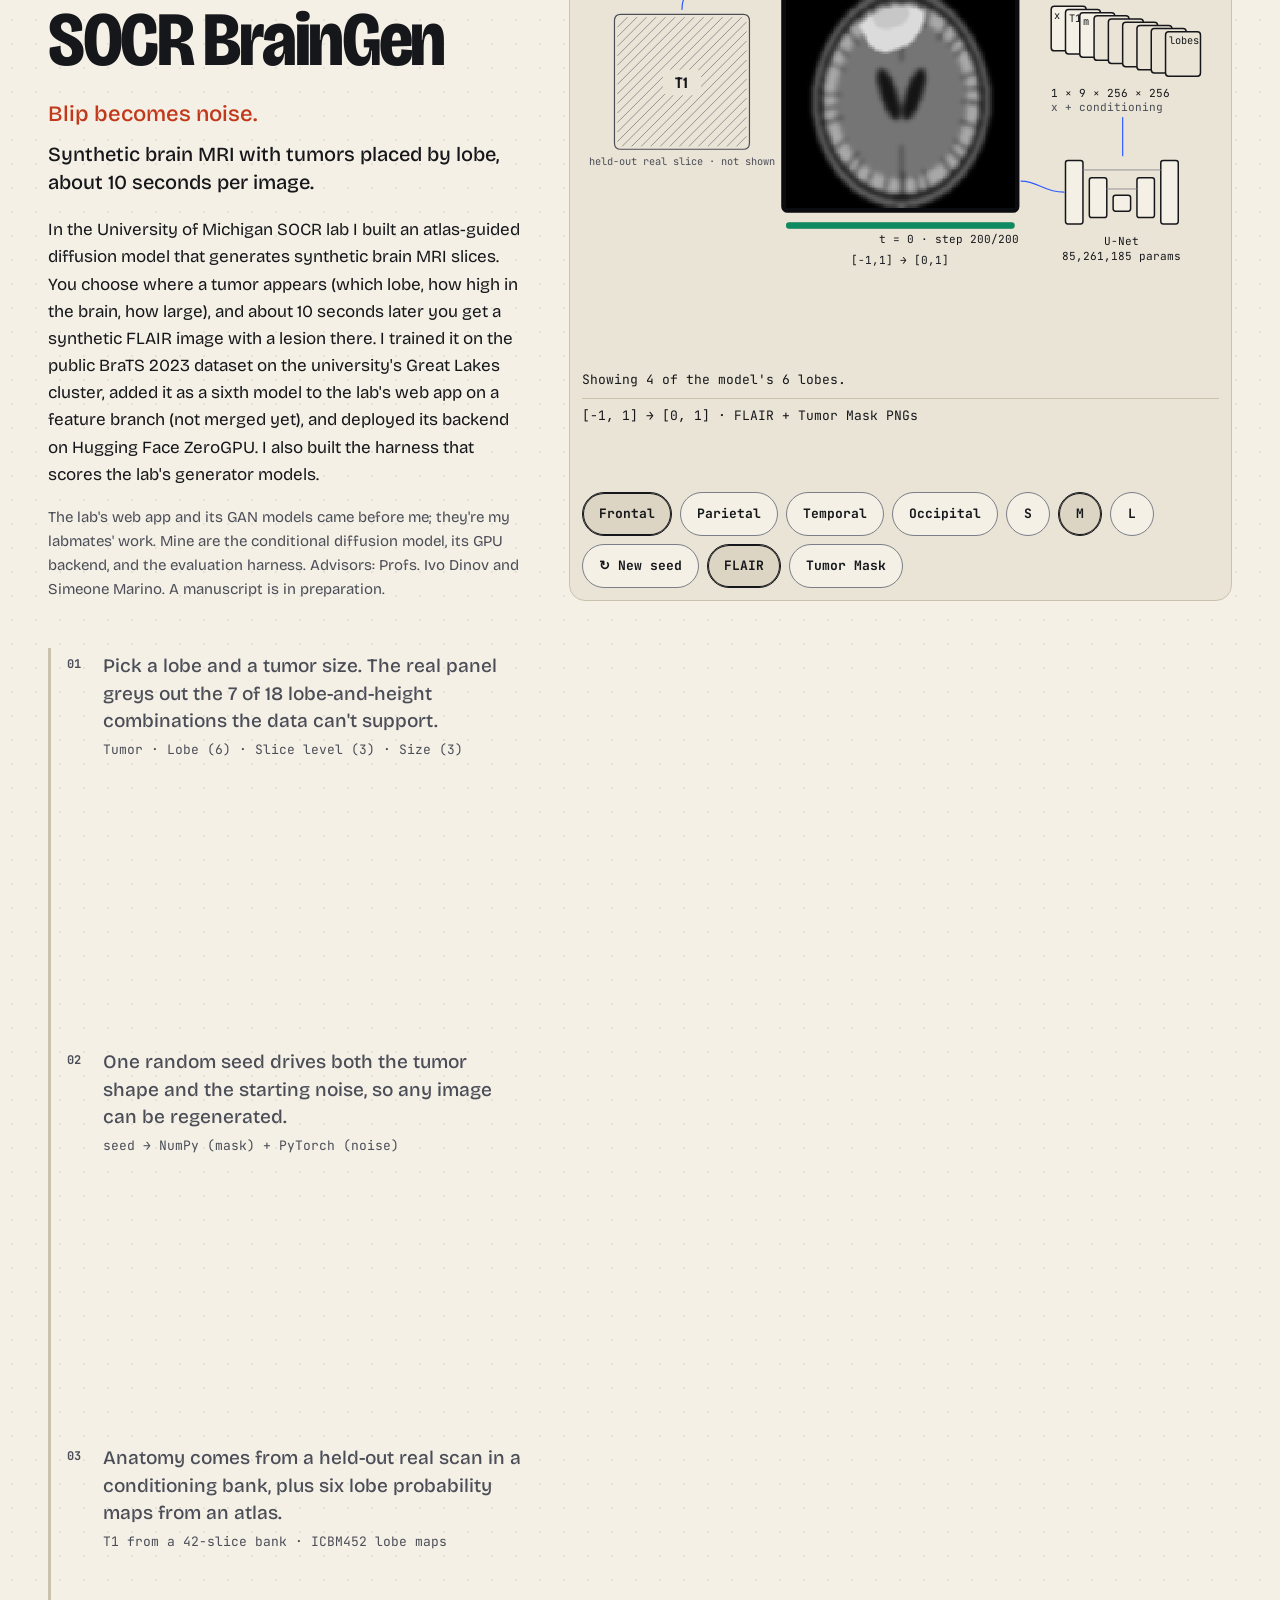
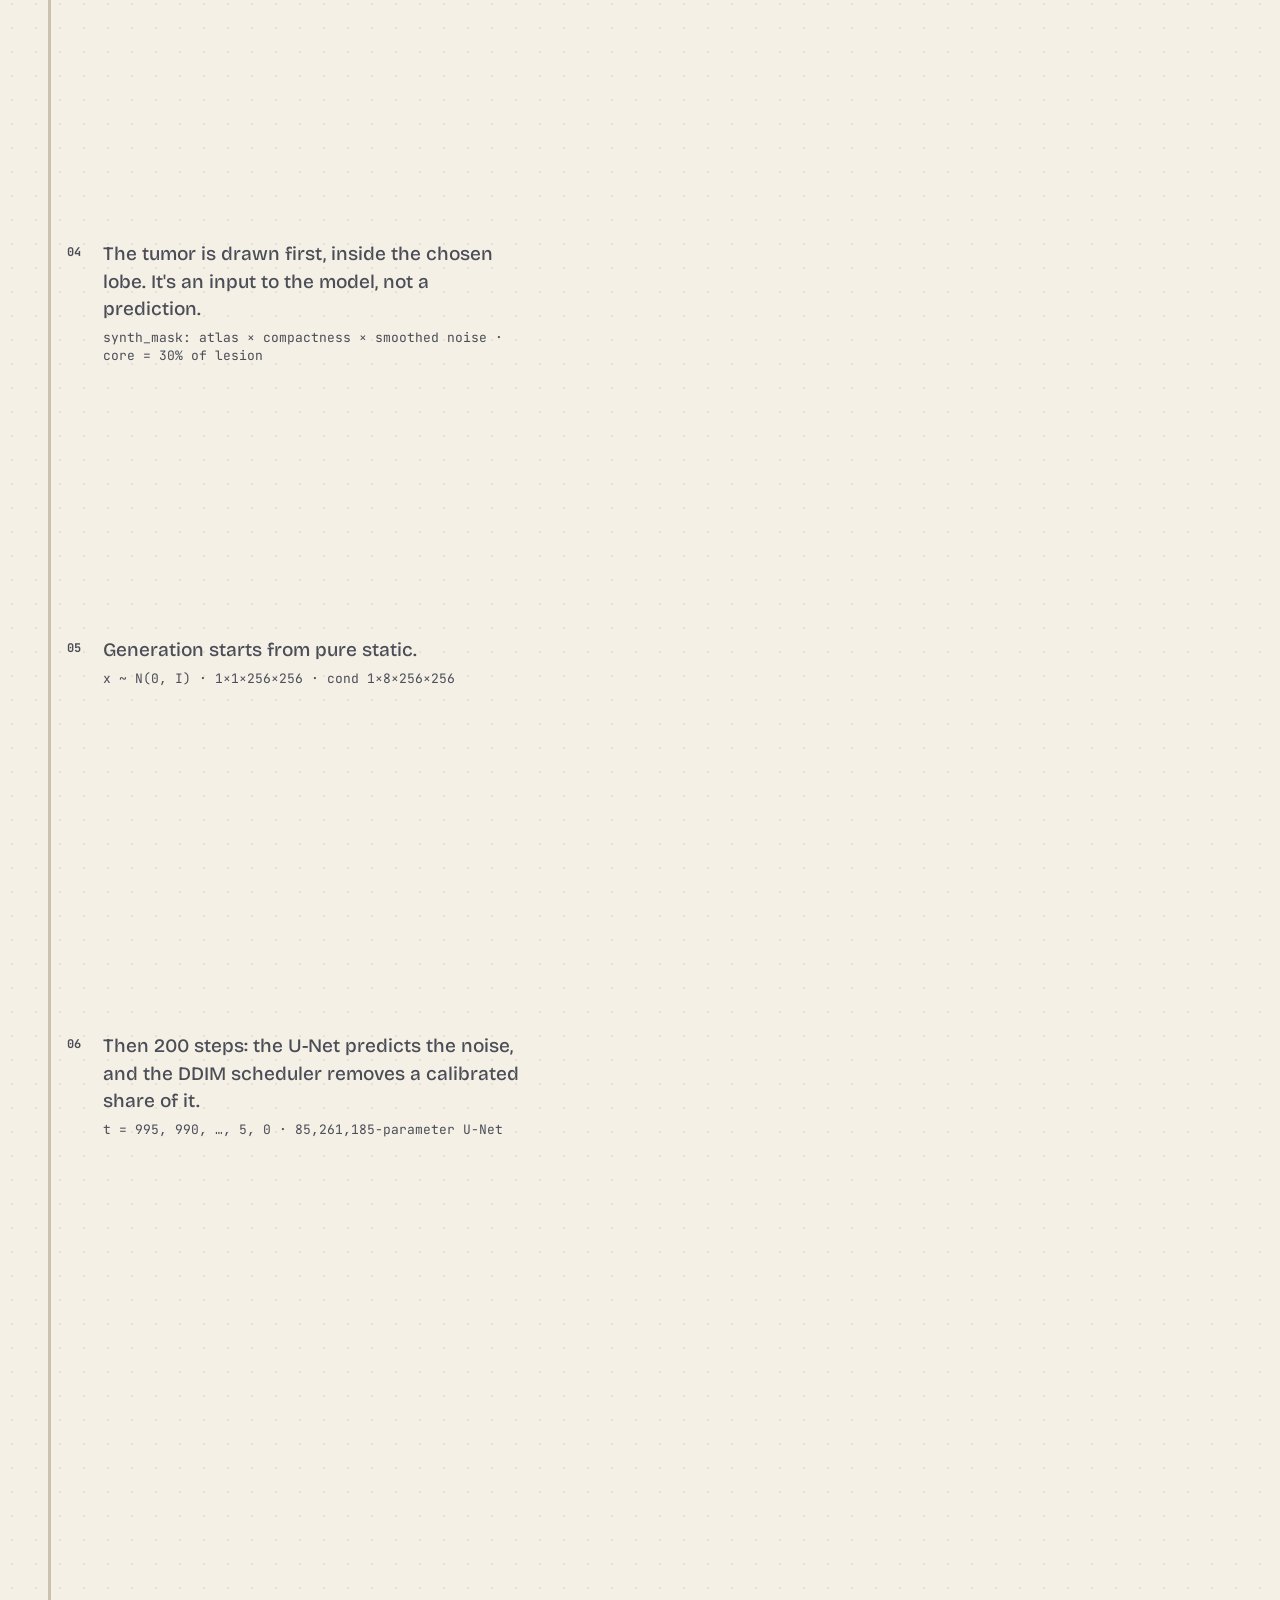
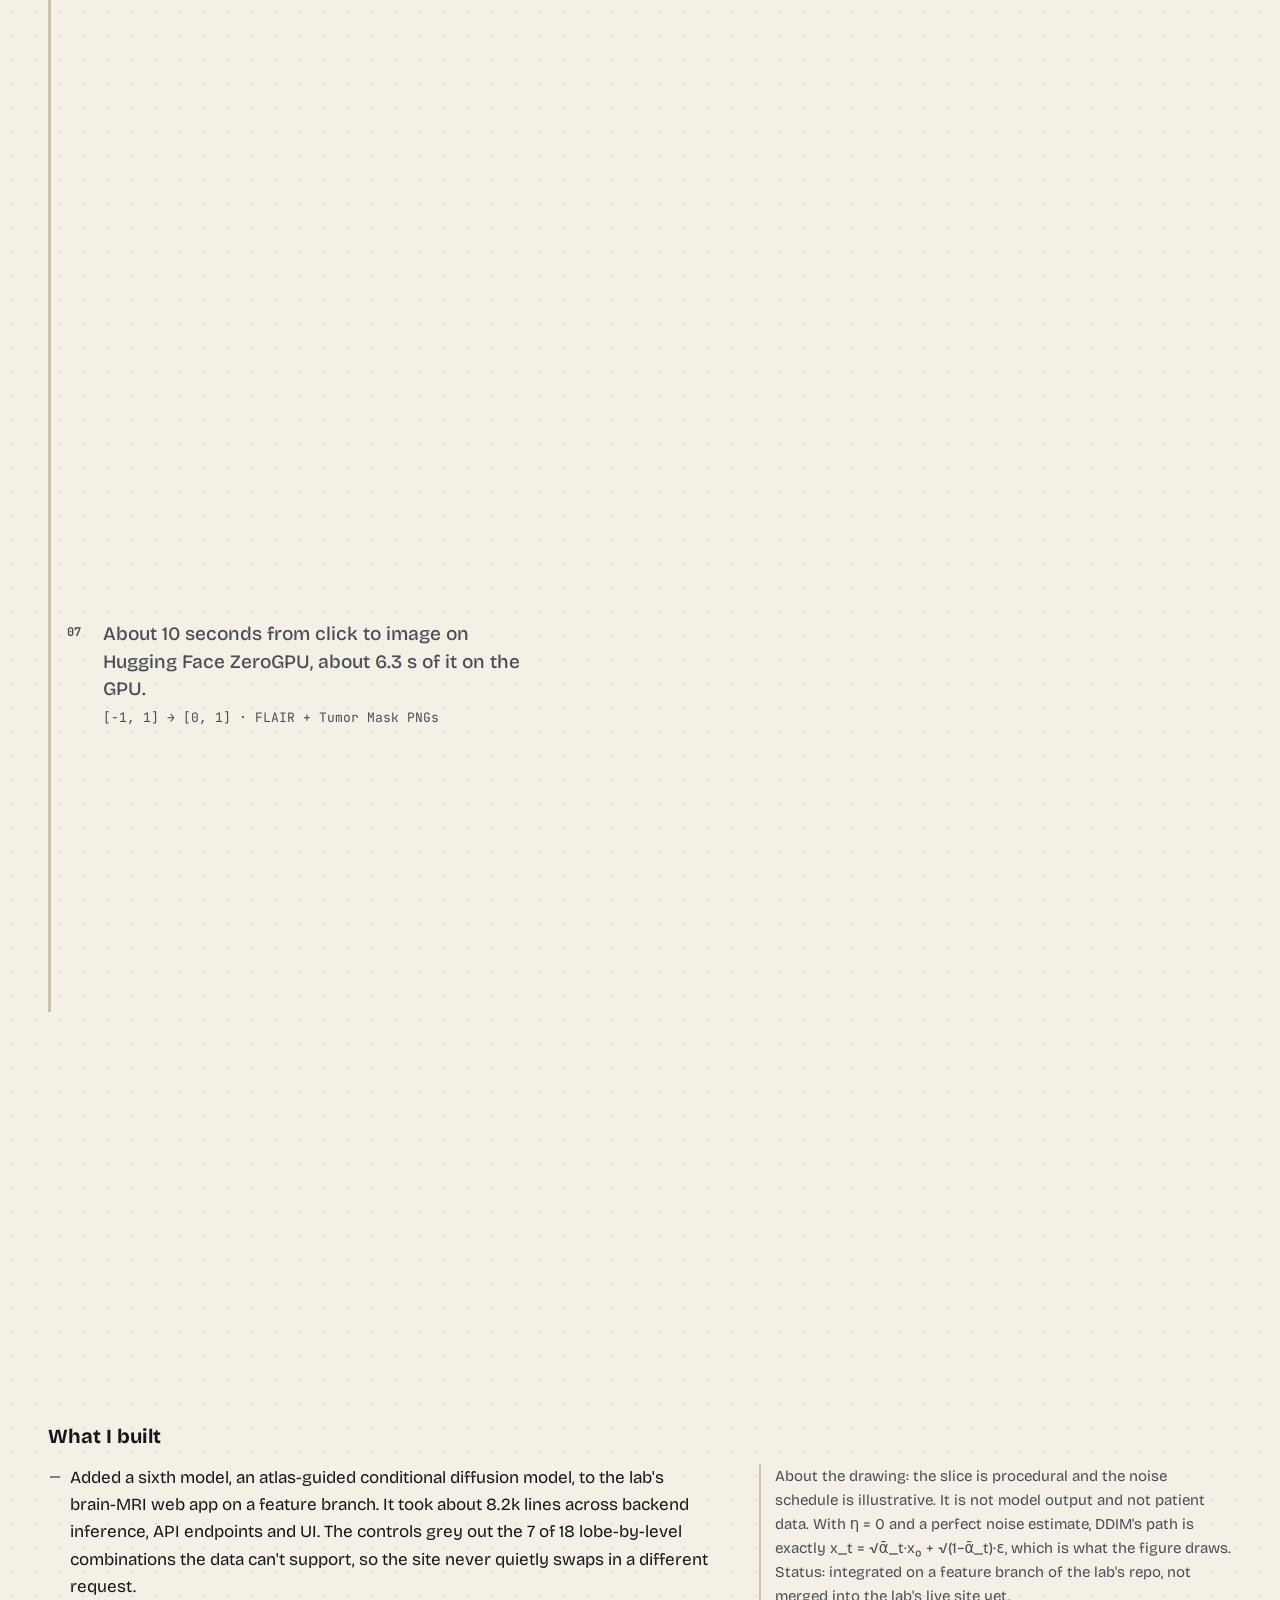
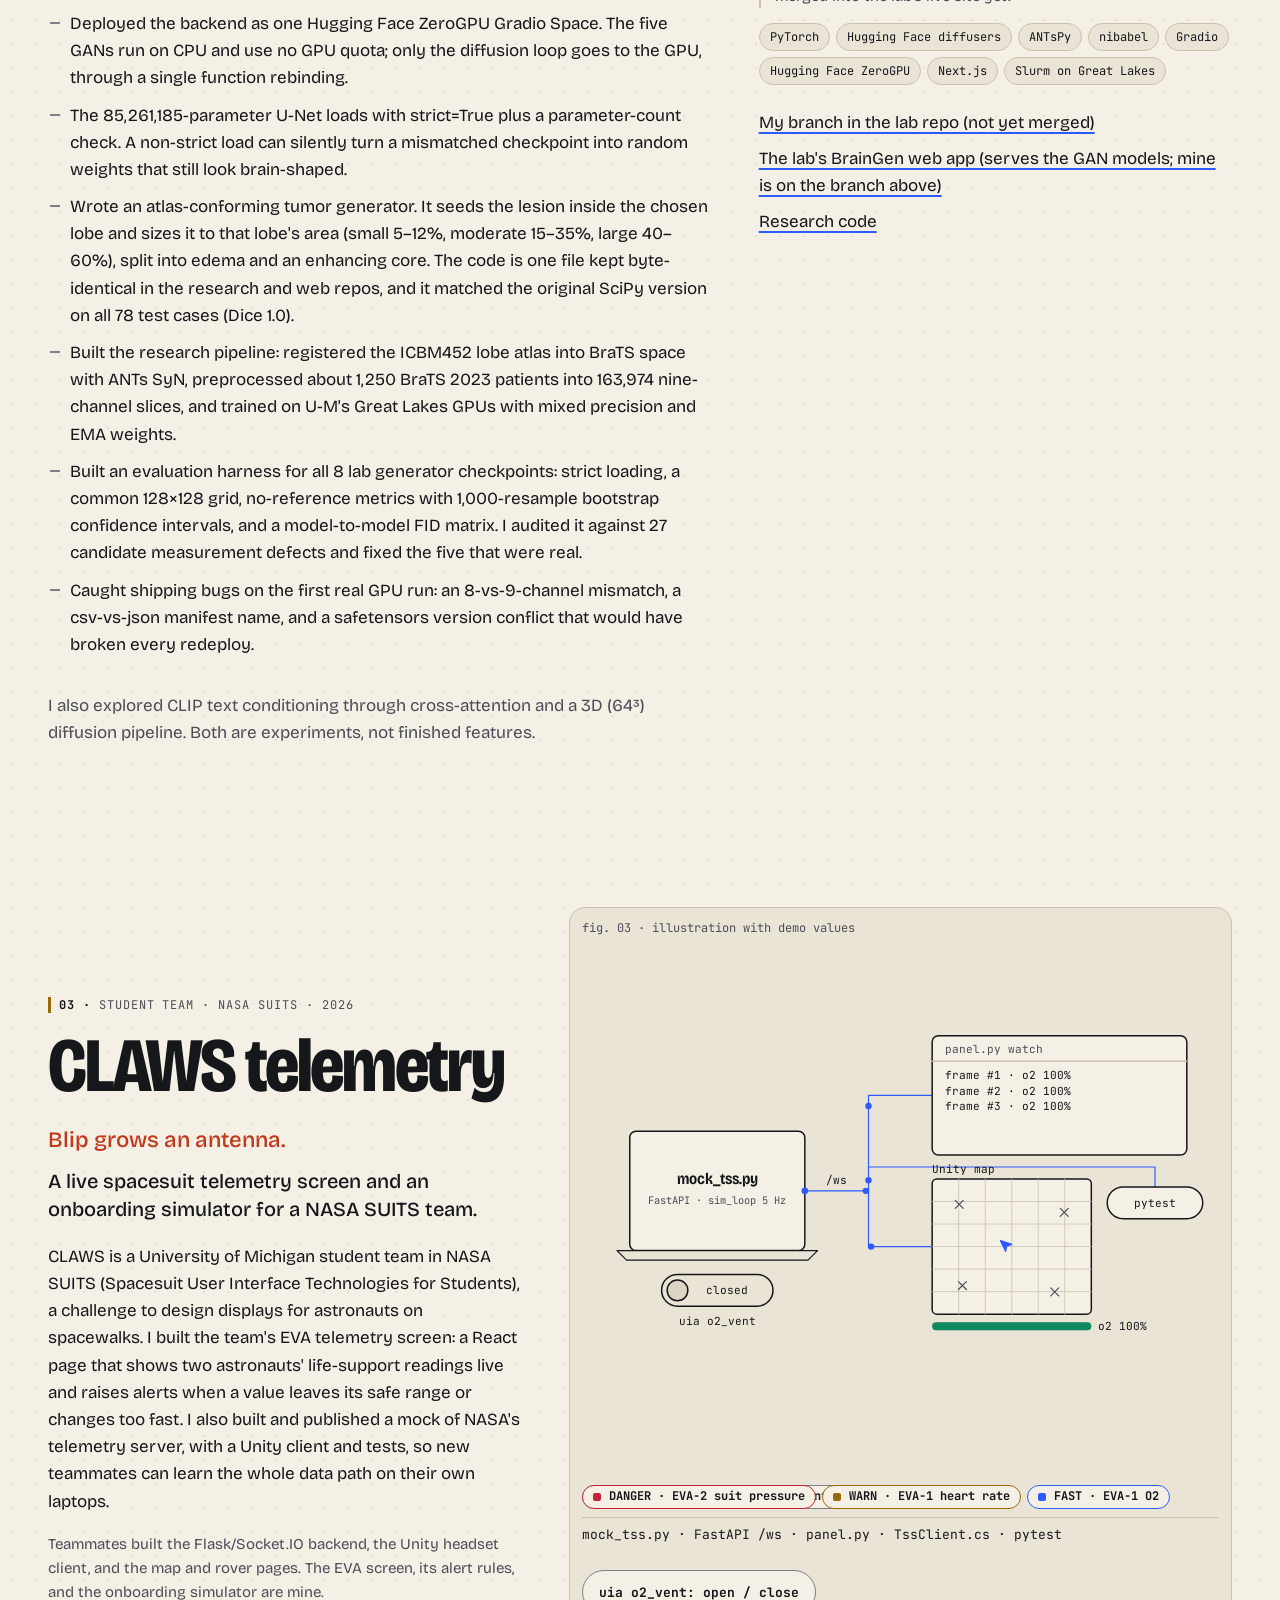
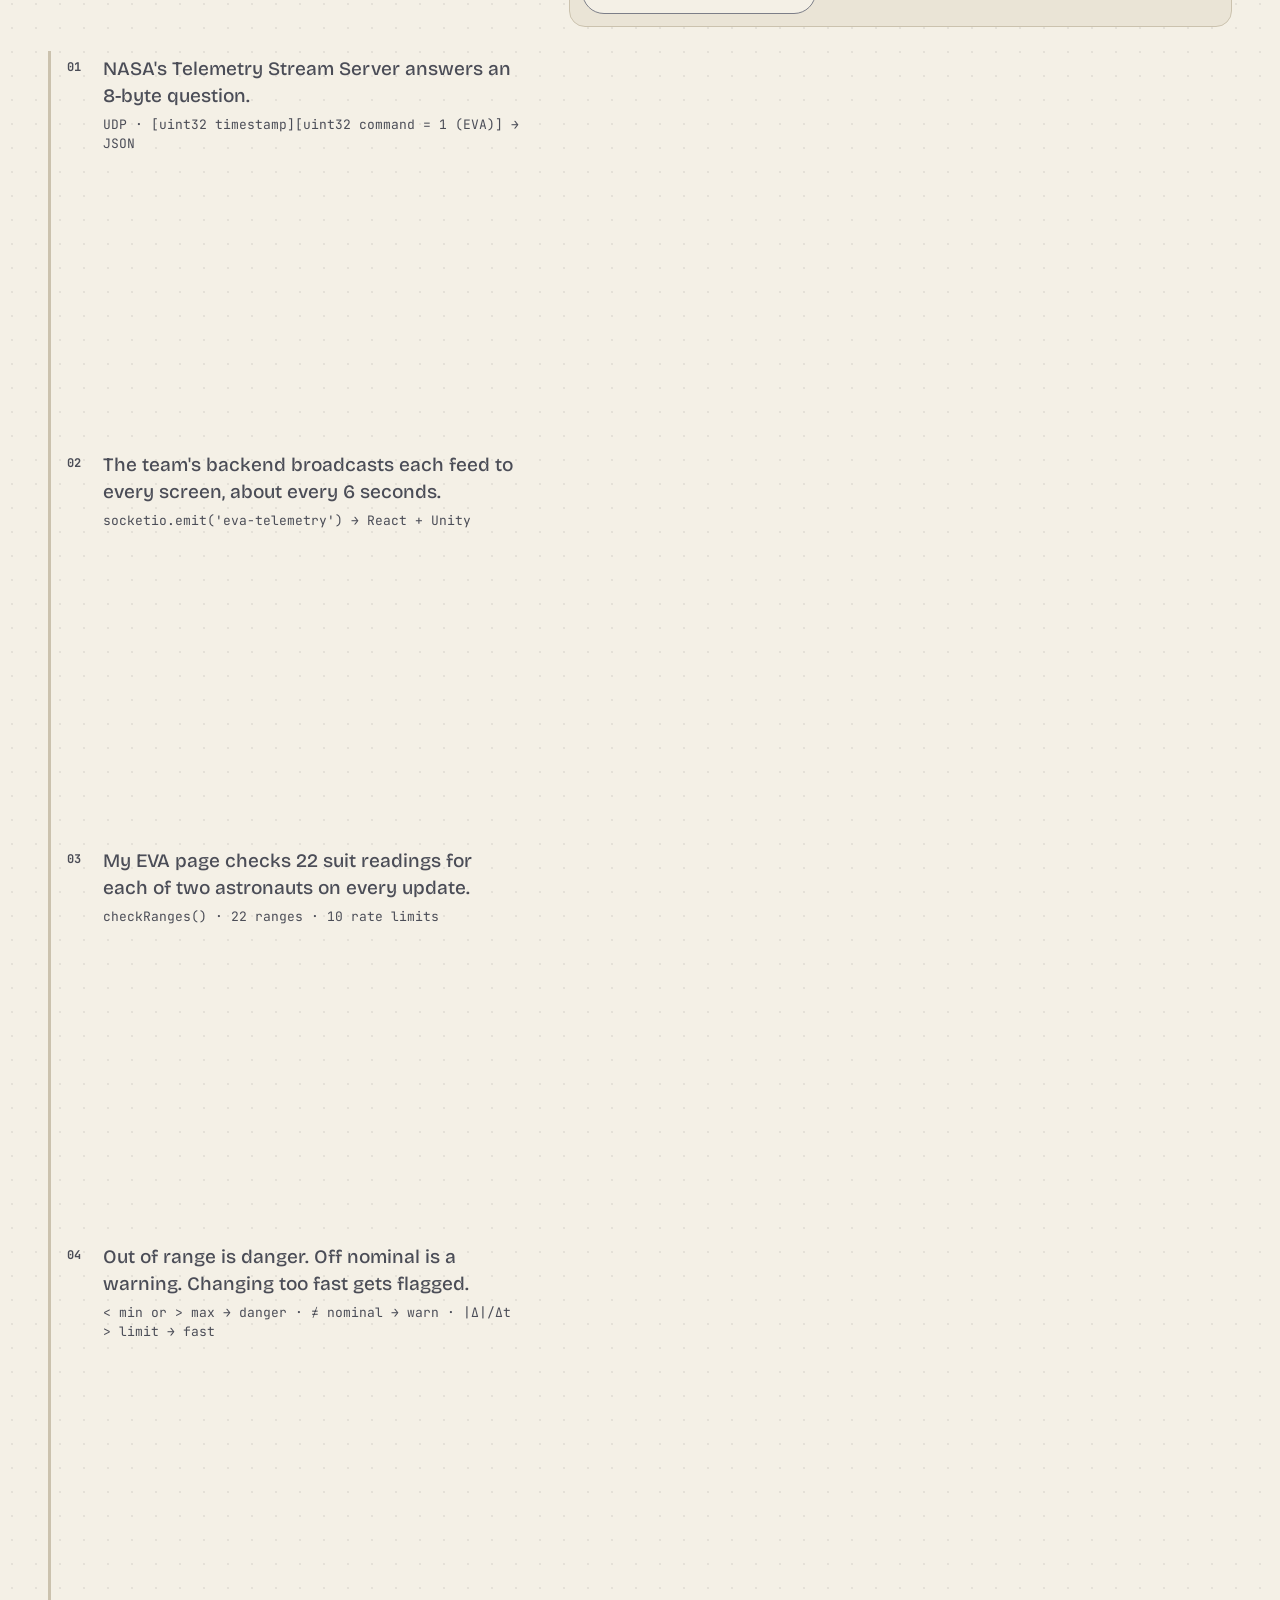
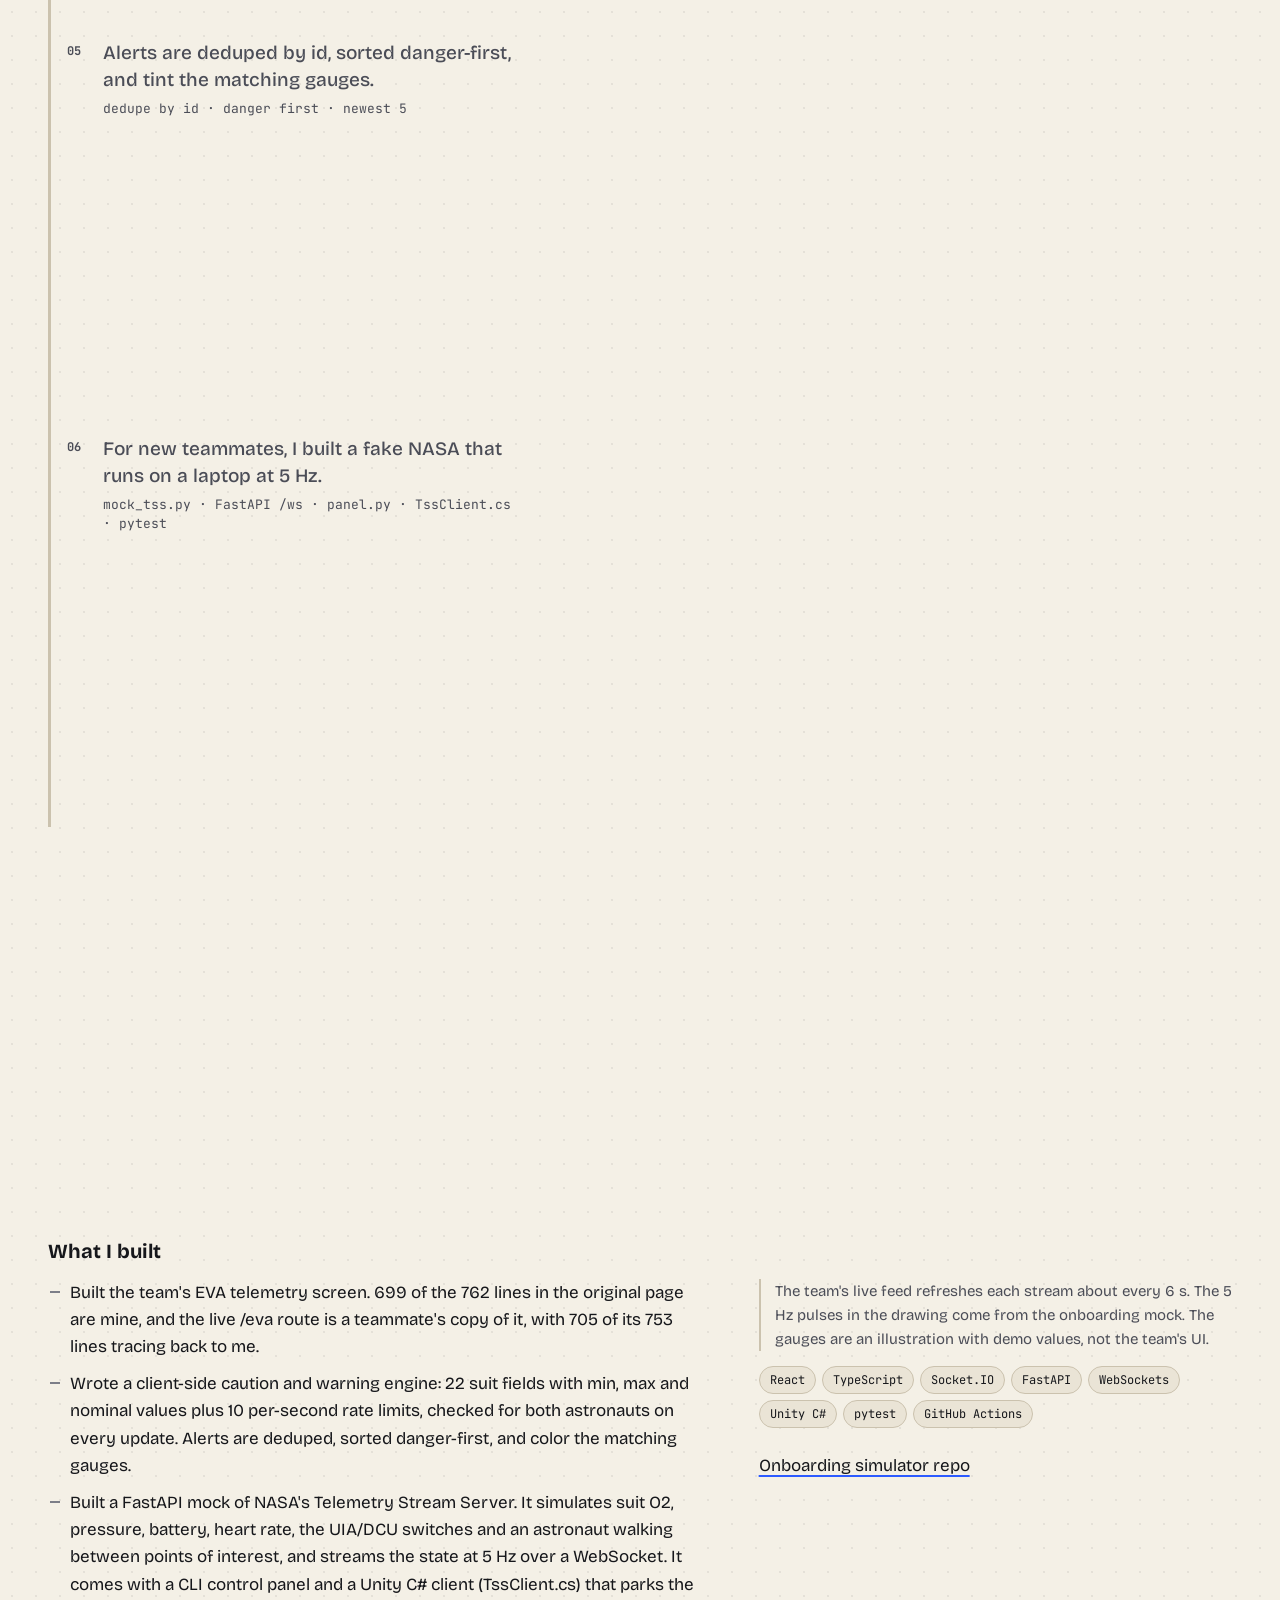
==== commit f86e9ba4: "Two pages: project index in the hero, About page, pills in the nav, phone fixes" ====
--- a/index.html
+++ b/index.html
@@ -12,8 +12,8 @@
 <meta property="og:description" content="I work on the systems side of ML: training pipelines, model serving, and benchmarking.">
 <link rel="canonical" href="https://aliud1.github.io/">
 <link rel="icon" href="favicon.svg" type="image/svg+xml">
-<!-- Before first paint: JS on, saved theme, and reduced motion (OS setting or the footer toggle). -->
-<script>(function(d){d.className='js';var m;try{var t=localStorage.theme;if(t==='light'||t==='dark')d.setAttribute('data-theme',t);m=localStorage.motion}catch(e){}if(m==='off'||(window.matchMedia&&matchMedia('(prefers-reduced-motion: reduce)').matches))d.className+=' rm'})(document.documentElement)</script>
+<!-- Before first paint: JS on, saved theme, and reduced motion (OS setting, or the Motion pill in the top nav). -->
+<script>(function(d){d.className='js';var m;try{var t=localStorage.theme;if(t==='light'||t==='dark')d.setAttribute('data-theme',t);m=localStorage.motion}catch(e){}if(m==='off'||(m!=='on'&&window.matchMedia&&matchMedia('(prefers-reduced-motion: reduce)').matches))d.className+=' rm'})(document.documentElement)</script>
 <link rel="preconnect" href="https://fonts.googleapis.com">
 <link rel="preconnect" href="https://fonts.gstatic.com" crossorigin>
 <link rel="stylesheet" href="https://fonts.googleapis.com/css2?family=Bricolage+Grotesque:opsz,wdth,wght@12..96,75..100,400..800&family=JetBrains+Mono:wght@400;700&display=swap">
@@ -21,6 +21,7 @@
 </head>
 <body>
 <!-- Blip sprite. Every symbol: viewBox 0 0 64 64, feet at (32,58). Colors are CSS tokens (with light-theme fallbacks).
+     The same block lives in index.html and about.html; change both.
      Stalks use --ink so they read on both papers; --pupil (fixed dark) is only for marks drawn on Blip's own fills. -->
 <svg width="0" height="0" style="position:absolute" aria-hidden="true" focusable="false">
 <symbol id="blip-body" viewBox="0 0 64 64">
@@ -94,13 +95,22 @@
 </symbol>
 </svg>
 
-<a class="skip" href="#work">Skip to projects</a>
+<a class="skip" href="#index">Skip to projects</a>
 
 <header class="hero" id="top">
-<nav class="topnav" aria-label="Page"><a href="#work">Work</a> <a href="#experience">Experience</a> <a href="#contact">Contact</a></nav>
+<nav class="topnav" aria-label="Page"><a href="#index">Work</a> <a href="#experience">Experience</a> <a href="about.html">About</a> <a href="#contact">Contact</a> <div class="prefs"><button type="button" class="theme">Theme: system</button> <button type="button" class="motion">Motion: on</button></div></nav>
 <h1>Alex L<span class="i-anchor">i<svg class="blip-static" aria-hidden="true" focusable="false" viewBox="0 0 64 64"><use href="#blip-default"/><use href="#blip-face"/></svg></span>u</h1>
+<p class="lede">I work on the systems side of ML: training pipelines, model serving, and benchmarking.</p>
+<!-- INDEX: one row per project, same order and h2 text as the articles below (?check compares them).
+     The costume is a sprite symbol; never use class blip-static here (core.js takes that as Blip's perch). -->
+<nav class="index" id="index" aria-label="Project index"><ol>
+<li data-accent="signal"><a href="#inference-server"><svg class="costume" viewBox="0 0 64 64" aria-hidden="true" focusable="false"><use href="#blip-ticket"/><use href="#blip-face"/></svg><b class="t">Inference Server</b><span class="s">Image classification through a Redis queue.</span></a></li>
+<li data-accent="ok"><a href="#socr-braingen"><svg class="costume" viewBox="0 0 64 64" aria-hidden="true" focusable="false"><use href="#blip-default"/><use href="#blip-face"/></svg><b class="t">SOCR BrainGen</b><span class="s">Synthetic brain MRI, tumors placed by lobe.</span></a></li>
+<li data-accent="warn"><a href="#claws"><svg class="costume" viewBox="0 0 64 64" aria-hidden="true" focusable="false"><use href="#blip-antenna"/><use href="#blip-face"/></svg><b class="t">CLAWS telemetry</b><span class="s">Live spacesuit telemetry for NASA SUITS.</span></a></li>
+<li data-accent="danger"><a href="#noverwatch"><svg class="costume" viewBox="0 0 64 64" aria-hidden="true" focusable="false"><use href="#blip-headset"/><use href="#blip-face"/></svg><b class="t">Noverwatch</b><span class="s">A Windows service that kills Overwatch.</span></a></li>
+<li><a href="#mapreduce"><svg class="costume" viewBox="0 0 64 64" aria-hidden="true" focusable="false"><use href="#blip-hardhat"/><use href="#blip-face"/></svg><b class="t">Distributed MapReduce</b><span class="s">Manager/worker MapReduce over raw sockets.</span></a></li>
+</ol></nav>
 <p class="school">Computer Science (B.S.E.) · University of Michigan College of Engineering · Expected&nbsp;May&nbsp;2028<span> · GPA 3.7/4.0</span></p>
-<p class="lede">I work on the systems side of ML: training pipelines, model serving, and benchmarking.</p>
 <p class="now">Now: BIM/VDC development intern at Miller Industries · Software engineering researcher in U-M's SOCR lab · Infrastructure team for CLAWS, a NASA SUITS student team</p>
 <ul class="contact-row">
   <li><a href="https://github.com/ALIUD1">GitHub</a></li>
@@ -170,7 +180,7 @@
 <p class="becomes">Blip becomes noise.</p>
 <p class="tagline">Synthetic brain MRI with tumors placed by lobe, about 10 seconds per image.</p>
 <p class="summary">In the University of Michigan SOCR lab I built an atlas-guided diffusion model that generates synthetic brain MRI slices. You choose where a tumor appears (which lobe, how high in the brain, how large), and about 10 seconds later you get a synthetic FLAIR image with a lesion there. I trained it on the public BraTS 2023 dataset on the university's Great Lakes cluster, added it as a sixth model to the lab's web app on a feature branch (not merged yet), and deployed its backend on Hugging Face ZeroGPU. I also built the harness that scores the lab's generator models.</p>
-<p class="credit">The lab's web app and its GAN models came before me; they're my labmates' work. Mine are the conditional diffusion model, its GPU backend, and the evaluation harness. <span hidden data-confirm="confirm advisor names">Advisors: Profs. Ivo Dinov and Simeone Marino. </span>A manuscript is in preparation.</p>
+<p class="credit">The lab's web app and its GAN models came before me; they're my labmates' work. Mine are the conditional diffusion model, its GPU backend, and the evaluation harness. <span>Advisors: Profs. Ivo Dinov and Simeone Marino. </span>A manuscript is in preparation.</p>
 </header><div class="figure"></div>
 <ol class="steps">
 <li><p>Pick a lobe and a tumor size. The real panel greys out the 7 of 18 lobe-and-height combinations the data can't support.</p><code>Tumor · Lobe (6) · Slice level (3) · Size (3)</code></li>
@@ -308,8 +318,6 @@
 <p><b>Frameworks</b> PyTorch, Hugging Face Diffusers, NumPy, OpenCV, FastAPI, Flask, React, Next.js, Node.js, Unity</p>
 <p><b>Tools</b> Linux, Git, Docker, Redis, GitHub Actions, AWS, Vercel, Supabase, Slurm/HPC, WebSockets</p></div>
 </section>
-<section id="about" aria-labelledby="about-h"><h2 id="about-h">About</h2>
-<p>I like the unglamorous parts: queues, checkpoints, CI, cloud bills. I audited my own evaluation harness for 27 ways it could be lying to me; five were real, and I fixed them. I've run a Boston Dynamics Spot through LiDAR mapping missions in an industrial facility, built an offline LeetCode kit with tiered hints so flights count as practice, and wrote a Windows service to keep me off Overwatch. You saw how that went.</p></section>
 </main>
 
 <footer id="contact">
@@ -317,7 +325,6 @@
 <p class="email"><a href="mailto:liualex639@gmail.com">liualex639@gmail.com</a> <button type="button" class="copy" hidden>Copy</button></p>
 <ul class="contact-row"><li><a href="https://github.com/ALIUD1">GitHub</a></li><li><a href="https://www.linkedin.com/in/alex-liu-a77403408">LinkedIn</a></li><li hidden data-confirm="add a phone-free resume.pdf"><a href="resume.pdf">Résumé (PDF)</a></li></ul>
 <p class="fine">Hand-built with HTML, CSS, and vanilla JS. No frameworks, no trackers, no build step.</p>
-<div class="prefs"><button type="button" class="theme" hidden>Theme</button> <button type="button" class="motion" hidden>Motion: on</button></div>
 </footer>
 <p id="live" class="sr-only" aria-live="polite"></p>
 <button class="blip" type="button" aria-label="Poke Blip"></button>
--- a/style.css
+++ b/style.css
@@ -31,9 +31,10 @@
 @media (min-width:1200px){:root{--gut:48px}}
 /* 2. Base */
 *,*::before,*::after{box-sizing:border-box}
+html{-webkit-text-size-adjust:100%}
 [hidden]{display:none!important}
-@media (prefers-reduced-motion:no-preference){html:not(.rm){scroll-behavior:smooth}}
-body{margin:0;overflow-x:clip;background:var(--paper);color:var(--ink);background-image:radial-gradient(var(--grid) 1.2px,transparent 1.3px);background-size:24px 24px;font:400 1.0625rem/1.6 var(--sans);font-variation-settings:"opsz" 14}
+@media (prefers-reduced-motion:no-preference){html.loaded:not(.rm){scroll-behavior:smooth}} /* .loaded is set after the load event, so a fragment URL lands instantly */
+body{margin:0;overflow-x:hidden;overflow-x:clip;background:var(--paper);color:var(--ink);background-image:radial-gradient(var(--grid) 1.2px,transparent 1.3px);background-size:24px 24px;font:400 1.0625rem/1.6 var(--sans);font-variation-settings:"opsz" 14}
 h1,h2,h3{margin:0;font-weight:700;text-wrap:balance}
 p{margin:0 0 1em}
 ul,ol{margin:0;padding:0}
@@ -53,16 +54,18 @@
 @media (forced-colors:active){.controls button[aria-pressed=true]{border:3px solid Highlight}}
 .topnav a,.contact-row a,.links a,.email a{display:inline-flex;align-items:center;min-height:44px}
 /* 3. Hero */
-.hero{position:relative;display:flex;flex-direction:column;min-height:100svh;max-width:var(--maxw);margin:0 auto;padding:8px var(--gut) 14svh}
-.topnav{display:flex;flex-wrap:wrap;gap:4px 20px;justify-content:flex-end;font:500 .9375rem var(--sans)}
+.hero{position:relative;display:flex;flex-direction:column;min-height:100vh;min-height:100svh;max-width:var(--maxw);margin:0 auto;padding:8px var(--gut) 14vh;padding:8px var(--gut) 14svh}
+.topnav{display:flex;flex-wrap:wrap;align-items:center;gap:8px 20px;justify-content:flex-end;font:500 .9375rem var(--sans)}
 .topnav a{padding:0 4px}
+.topnav a[aria-current]{text-decoration-thickness:3px}
+.prefs{display:flex;flex-wrap:wrap;gap:8px;margin:0 0 0 auto}
+.no-js .prefs{display:none}
 .hero h1{margin:auto 0 .32em -.04em;font-size:clamp(4.5rem,17vw,13rem);font-weight:800;font-stretch:82%;font-variation-settings:"opsz" 96;letter-spacing:-.045em;line-height:.82;white-space:nowrap}
 .school{color:var(--ink-2);font-weight:500;max-width:62ch}
 .lede{font-size:clamp(1.25rem,2.1vw,1.625rem);line-height:1.35;font-weight:500;max-width:36ch}
 .now{font:400 .8125rem/1.6 var(--mono);color:var(--ink-2);max-width:72ch}
 .contact-row{list-style:none;display:flex;flex-wrap:wrap;gap:0 24px}
-.cue{position:absolute;right:var(--gut);bottom:5svh;margin:0;font:400 .75rem var(--mono);color:var(--ink-2);letter-spacing:.04em}
-@media (max-width:959px){.cue{left:0;right:0;text-align:center}}
+.cue{position:absolute;right:var(--gut);bottom:5vh;bottom:5svh;margin:0;font:400 .75rem var(--mono);color:var(--ink-2);letter-spacing:.04em}
 /* meta fade-up (12px max), only with motion on */
 @keyframes rise{from{opacity:0;transform:translateY(12px)}to{opacity:1;transform:none}}
 .js:not(.rm) .hero :is(.school,.lede,.now,.contact-row){animation:rise .6s var(--ease-out) both}
@@ -76,6 +79,29 @@
 #contact h2{--tittle-y:.352;--tittle-size:.3;--tittle-dx:.015em}
 .blip-static{position:absolute;pointer-events:none;overflow:visible;left:calc(50% + var(--tittle-dx,0em));top:calc(var(--tittle-y,.19) * 1em);width:max(24px,calc(var(--tittle-size,.22) * 1em));height:auto;aspect-ratio:1;transform:translate(-50%,-78%)}
 .js:not(.rm) .blip-static{visibility:hidden} /* keeps its rect for the live Blip */
+/* 3b. Project index (hero) */
+.index{margin:12px 0 8px}
+.index ol{list-style:none;counter-reset:ix;border-top:1px solid var(--rule)}
+.index li{counter-increment:ix;--accent:var(--signal);border-bottom:1px solid var(--rule)}
+.index li[data-accent=ok]{--accent:var(--ok)}
+.index li[data-accent=warn]{--accent:var(--warn)}
+.index li[data-accent=danger]{--accent:var(--danger)}
+.index a{display:flex;align-items:center;gap:12px;min-height:48px;padding:4px 0;text-decoration:none;color:var(--ink)}
+.index a::before{content:counter(ix,decimal-leading-zero);font:700 .75rem var(--mono);color:var(--ink-2);padding-left:8px;border-left:3px solid var(--accent)}
+.index .costume{width:26px;height:26px;flex:none;overflow:visible}
+.index .t{font-weight:700}
+.index .s{display:none;color:var(--ink-2)}
+.index a:hover .t,.index a:focus-visible .t{text-decoration:underline 2px var(--accent);text-underline-offset:4px}
+@media (min-width:768px){
+  .index{margin:32px 0 12px}
+  .index ol{display:grid;grid-template-columns:repeat(3,minmax(0,1fr));gap:12px;border:0}
+  .index li{border:1px solid var(--rule);border-radius:12px;background:var(--paper-2)}
+  .index a{flex-wrap:wrap;align-items:center;gap:8px 10px;padding:14px 16px 16px}
+  .index .costume{margin-left:auto;width:30px;height:30px}
+  .index .t{flex-basis:100%;font-size:1.0625rem;line-height:1.3}
+  .index .s{display:block;flex-basis:100%;font-size:.9375rem;line-height:1.35}
+}
+@media (min-width:960px){.index ol{grid-template-columns:repeat(5,minmax(0,1fr))}}
 /* 4. Projects */
 #work{counter-reset:p}
 .project{counter-increment:p;--accent:var(--signal);max-width:var(--maxw);margin:0 auto;padding:72px var(--gut)}
@@ -85,7 +111,7 @@
 .kicker{font:400 .75rem/1.4 var(--mono);text-transform:uppercase;letter-spacing:.08em;color:var(--ink-2);margin-bottom:16px}
 /* accent on the rule; number stays ink for contrast */
 .kicker::before{content:counter(p,decimal-leading-zero) " · ";color:var(--ink);font-weight:700;padding-left:8px;border-left:3px solid var(--accent)}
-.project h2,#experience h2,#about h2,#contact h2{font-size:clamp(2.5rem,6vw,5rem);font-weight:760;font-stretch:85%;font-variation-settings:"opsz" 96;letter-spacing:-.03em;line-height:.95;margin-bottom:.3em}
+.project h2,#experience h2,#contact h2{font-size:clamp(2.5rem,6vw,5rem);font-weight:760;font-stretch:85%;font-variation-settings:"opsz" 96;letter-spacing:-.03em;line-height:.95;margin-bottom:.3em}
 .becomes{font-size:1.375rem;line-height:1.3;font-weight:520;color:var(--blip-text);margin-bottom:12px}
 .tagline{font-size:1.25rem;line-height:1.4;font-weight:500;max-width:40ch}
 .summary{max-width:62ch}
@@ -97,7 +123,7 @@
 .steps li::before{content:counter(s,decimal-leading-zero);position:absolute;left:16px;top:8px;font:700 .75rem var(--mono);color:var(--ink-2)}
 .steps li p{font-size:1.1875rem;line-height:1.45;font-weight:500;margin:0 0 6px;max-width:44ch}
 .steps code{display:block;color:var(--ink-2);max-width:62ch}
-.js .steps li{min-height:calc(var(--beat,1) * 40svh)}
+.js .steps li{min-height:calc(var(--beat,1) * 28vh);min-height:calc(var(--beat,1) * 28svh)}
 .js:not(.rm) .steps li{color:var(--ink-2)}
 .js:not(.rm) .steps li.on{color:var(--ink);border-left-color:var(--accent)}
 .js:not(.rm) .steps li.on code,.js:not(.rm) .steps li.on::before{color:var(--ink)}
@@ -263,7 +289,7 @@
 .figure.off *{animation-play-state:paused} /* stage art off screen (core toggles .off) */
 @media (max-width:959px){.blip{width:36px;height:36px}}
 /* 8. Experience, about, contact */
-#experience,#about{max-width:calc(46rem + 2 * var(--gut));margin:0 auto;padding:112px var(--gut) 0}
+#experience{max-width:calc(46rem + 2 * var(--gut));margin:0 auto;padding:112px var(--gut) 0}
 .log{list-style:none;margin:24px 0 48px}
 .log .row{display:grid;grid-template-columns:1fr auto;gap:4px 24px;padding:24px 0;border-top:1px solid var(--rule)}
 .log h3{font-size:1.375rem;font-weight:700;line-height:1.25}
@@ -275,21 +301,30 @@
 .skills b{display:inline-block;min-width:7.5rem;font:700 .75rem var(--mono);text-transform:uppercase;letter-spacing:.08em;color:var(--ink-2)}
 @media (min-width:480px){.skills p{display:grid;grid-template-columns:7.75rem minmax(0,1fr);column-gap:16px;align-items:baseline}} /* hanging indent */
 @media (max-width:479px){.skills b{display:block}}
-#about p{font-size:1.1875rem;line-height:1.55}
-#contact{min-height:70svh;max-width:var(--maxw);margin:0 auto;padding:112px var(--gut) 48px;display:flex;flex-direction:column;align-items:center;justify-content:center;text-align:center}
+/* about.html */
+.hero.about{min-height:0;padding-bottom:16px}
+.hero.about h1{margin-top:28px;font-size:clamp(3.25rem,13vw,9rem)}
+#bio{max-width:calc(46rem + 2 * var(--gut));margin:0 auto;padding:16px var(--gut) 0}
+#bio h2{font-size:clamp(1.75rem,4vw,2.5rem);font-weight:760;font-stretch:85%;letter-spacing:-.02em;line-height:1.05;margin:40px 0 14px}
+#bio p{font-size:1.1875rem;line-height:1.55;max-width:62ch}
+.photos{list-style:none;display:grid;grid-template-columns:repeat(auto-fill,minmax(200px,1fr));gap:12px;margin:8px 0 28px}
+.photos:not(:has(li:not([hidden]))){display:none} /* a grid of slots with no photo yet takes no space */
+.photos figure{margin:0}
+.photos img{width:100%;height:auto;aspect-ratio:4 / 3;object-fit:cover;border-radius:12px;border:1px solid var(--rule);background:var(--paper-2)}
+.photos figcaption{font:400 .8125rem/1.45 var(--mono);color:var(--ink-2);margin-top:6px}
+#contact{min-height:70vh;min-height:70svh;max-width:var(--maxw);margin:0 auto;padding:112px var(--gut) 48px;display:flex;flex-direction:column;align-items:center;justify-content:center;text-align:center}
 #contact h2{font-size:clamp(3rem,9vw,6rem);margin-bottom:.4em}
 .email{font-size:1.25rem;display:flex;flex-wrap:wrap;align-items:center;justify-content:center;gap:8px 16px}
 #contact .contact-row{justify-content:center}
 .fine{margin:48px 0 0;font:400 .75rem/1.6 var(--mono);color:var(--ink-2);max-width:60ch}
-.prefs{display:flex;flex-wrap:wrap;gap:8px;justify-content:center;margin-top:16px}
 /* 9. Rail (≥1200px) */
 .rail{display:none}
 .rail ol{list-style:none}
-.rail a{display:flex;align-items:center;gap:7px;min-width:44px;min-height:44px;text-decoration:none;color:var(--ink-2)}
+.rail a{position:relative;display:flex;align-items:center;gap:7px;min-width:44px;min-height:44px;text-decoration:none;color:var(--ink-2)}
 .rail a::before{content:"";width:10px;height:2px;background:var(--rule);transform-origin:left}
 .rail .n{font:700 .75rem var(--mono)}
-.rail .name{font:500 .875rem var(--sans);white-space:nowrap;color:var(--ink);padding:4px 10px;background:var(--paper);border:1px solid var(--rule);border-radius:999px;opacity:0;transform:translateX(-4px);pointer-events:none;transition:opacity .16s,transform .38s var(--ease-pop)}
-.rail a:hover .name,.rail a:focus-visible .name{opacity:1;transform:none}
+.rail .name{font:500 .875rem var(--sans);white-space:nowrap;color:var(--ink);padding:4px 10px;background:var(--paper);border:1px solid var(--rule);border-radius:999px;position:absolute;left:100%;top:50%;margin-left:7px;opacity:0;transform:translate(-4px,-50%);pointer-events:none;transition:opacity .16s,transform .38s var(--ease-pop)}
+.rail a:hover .name,.rail a:focus-visible .name{opacity:1;transform:translate(0,-50%)}
 .rail a[aria-current=true]{color:var(--ink)}
 .rail a[aria-current=true]::before{background:var(--ink);transform:scaleX(1.6)}
 @media (min-width:1200px){
@@ -297,13 +332,14 @@
 }
 /* 10. Layout: desktop ≥960 */
 @media (min-width:960px){
+  .hero{padding-bottom:48px}
   .story{display:grid;grid-template-columns:minmax(0,5fr) minmax(0,7fr);column-gap:48px;align-items:start}
-  .story > header{grid-column:1;grid-row:1;padding-top:10svh}
+  .story > header{grid-column:1;grid-row:1;padding-top:10vh;padding-top:10svh}
   .story > .steps{grid-column:1;grid-row:2}
-  .story > .figure{grid-column:2;grid-row:1/3;position:sticky;top:10svh;height:80svh;align-self:start}
+  .story > .figure{grid-column:2;grid-row:1/3;position:sticky;top:10vh;top:10svh;height:80vh;height:80svh;align-self:start}
   /* pinned until T = N: figure bottom 90svh − read line 50svh; the ol rect is unchanged */
-  .js:not(.rm) .story > .steps{margin-bottom:40svh}
-  .js .steps li{min-height:calc(var(--beat,1) * 44svh)}
+  .js:not(.rm) .story > .steps{margin-bottom:40vh;margin-bottom:40svh}
+  .js .steps li{min-height:calc(var(--beat,1) * 44vh);min-height:calc(var(--beat,1) * 44svh)}
   .no-js .story{grid-template-columns:minmax(0,46rem)}
   /* details: built/explored/fix | note/stack/links */
   .details{display:grid;grid-template-columns:minmax(0,7fr) minmax(0,5fr);grid-template-rows:auto auto auto auto 1fr;column-gap:48px}
@@ -320,17 +356,19 @@
 @media (max-width:959px){
   .project{padding-top:48px;padding-bottom:48px}
   .js .figure{
-    position:sticky;top:0;z-index:2;height:66svh;gap:4px;
+    position:sticky;top:0;z-index:2;height:72vh;height:72svh;gap:4px;
     margin:24px calc(-1 * var(--gut)) 0;padding:6px var(--gut);
     background:var(--paper);border:0;border-bottom:1px solid var(--rule);border-radius:0;
   }
-  /* Blip keeps the stage at T = N until the figure unpins: 72svh − 66svh */
-  .js:not(.rm) .story{padding-bottom:6svh}
+  /* the read line sits 8px under the 72svh figure (readLine in core.js), so 8px keeps the stage pinned through T = N */
+  .js:not(.rm) .story{padding-bottom:8px}
   .stage-wrap{background:var(--paper-2);border:1px solid var(--rule);border-radius:12px}
   .stage{border-radius:12px}
+  .fig-tag{white-space:nowrap;overflow:hidden;text-overflow:ellipsis}
   /* fixed-height chrome: the stage scale never changes between beats */
-  .panel{max-height:calc(2 * 1.45em);overflow:hidden}
-  .panel:has(>ul,>.term){height:calc(2 * 1.45em + 10px);max-height:none} /* 2 chip rows / 2 log lines */
+  .panel{max-height:calc(1.45em + 10px);overflow:hidden}
+  .panel:has(>.term){height:calc(1.45em + 10px);max-height:none} /* one log line; the sentence lives in .cap */
+  .panel:has(>ul){height:calc(2 * 1.45em + 10px);max-height:none} /* two chip rows: three alert chips wrap at 343px */
   .panel ul{gap:4px 6px}
   .panel .chip{padding:2px 8px}
   /* log tail: newest lines at the bottom; the transparent border hides the clipped line above (overflow clips at the padding box) */
@@ -338,7 +376,17 @@
   .panel .term > :empty{display:none}
   .panel .term:not(:has(>:nth-child(2):not(:empty))){justify-content:flex-start} /* a lone line sits on top */
   .rm .panel{height:auto;max-height:none}
-  .cap{height:calc(2 * 1.45em + 7px);min-height:0;padding-top:6px;display:-webkit-box;-webkit-box-orient:vertical;-webkit-line-clamp:2;overflow:hidden}
+  .cap{height:calc(3 * 1.35 * .9375rem + 7px);min-height:0;padding-top:6px;font:400 .9375rem/1.35 var(--sans);display:-webkit-box;-webkit-box-orient:vertical;-webkit-line-clamp:3;overflow:hidden}
+  .cap.tip{font:400 .8125rem/1.45 var(--mono)}
+  /* the camera follows Blip, so the stage is a window: fade its edges so a cut label reads as off-screen, not broken */
+  .stage.cut-l{-webkit-mask-image:linear-gradient(90deg,transparent,#000 16px);mask-image:linear-gradient(90deg,transparent,#000 16px)}
+  .stage.cut-r{-webkit-mask-image:linear-gradient(90deg,#000 calc(100% - 16px),transparent);mask-image:linear-gradient(90deg,#000 calc(100% - 16px),transparent)}
+  .stage.cut-l.cut-r{-webkit-mask-image:linear-gradient(90deg,transparent,#000 16px,#000 calc(100% - 16px),transparent);mask-image:linear-gradient(90deg,transparent,#000 16px,#000 calc(100% - 16px),transparent)}
+  /* hero: name at the top, every project above the fold */
+  .hero{min-height:0;padding-bottom:40px}
+  .hero h1{margin-top:12px}
+  .hero .lede{margin-bottom:.5em}
+  .cue{display:none}
   /* one scrollable row of 44px buttons; 6px for the focus ring; height kept while `from` hides all */
   .controls{flex-wrap:nowrap;overflow-x:auto;overscroll-behavior-x:contain;scrollbar-width:none;padding:6px;margin:-6px;min-height:56px}
   .controls::-webkit-scrollbar{display:none}
@@ -353,7 +401,7 @@
 .rm *,.rm *::before,.rm *::after{animation:none!important;transition:none!important}
 .rm .steps li,.no-js .steps li{min-height:auto}
 .rm .figure{position:static}
-@media (min-width:960px){.rm .figure{height:min(80svh,680px)}}
+@media (min-width:960px){.rm .figure{height:min(80vh,680px);height:min(80svh,680px)}}
 .no-js :is(.cue,.rail){display:none}
 /* 13. Print */
 @media print{
